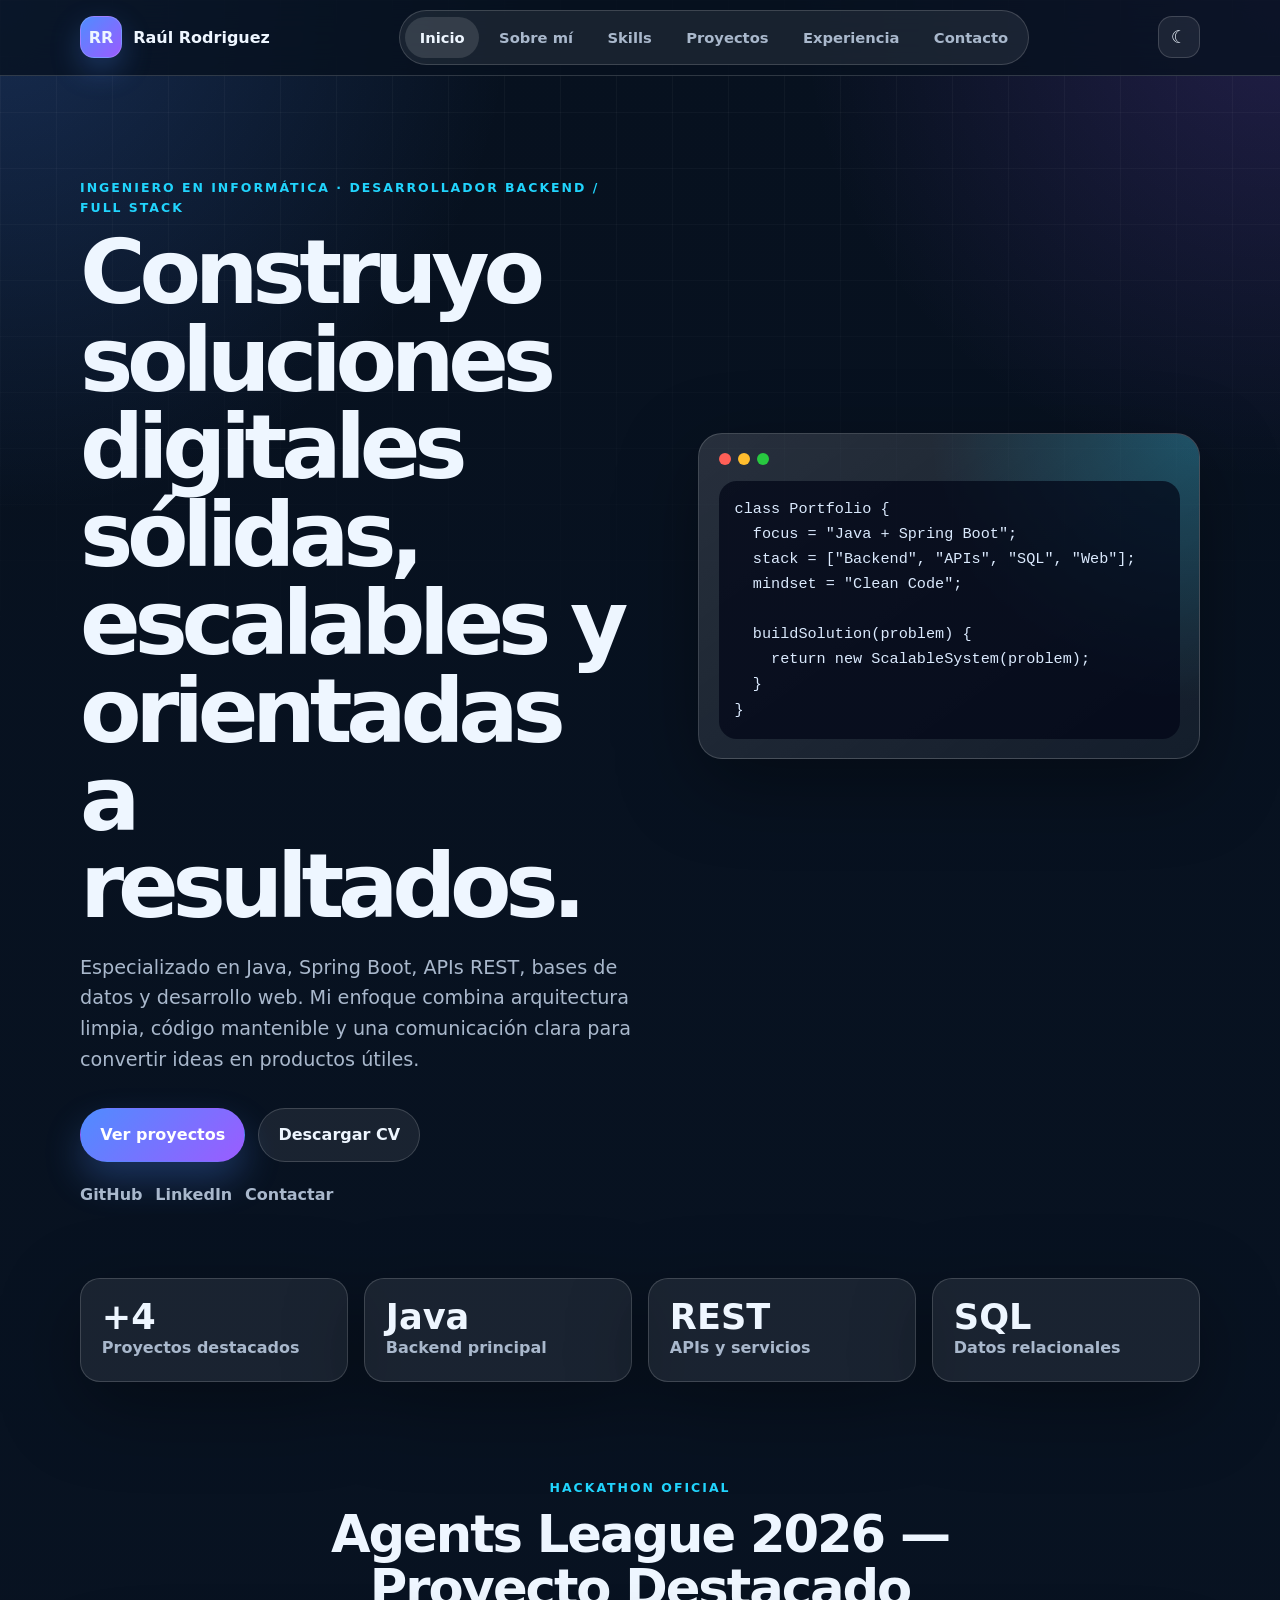
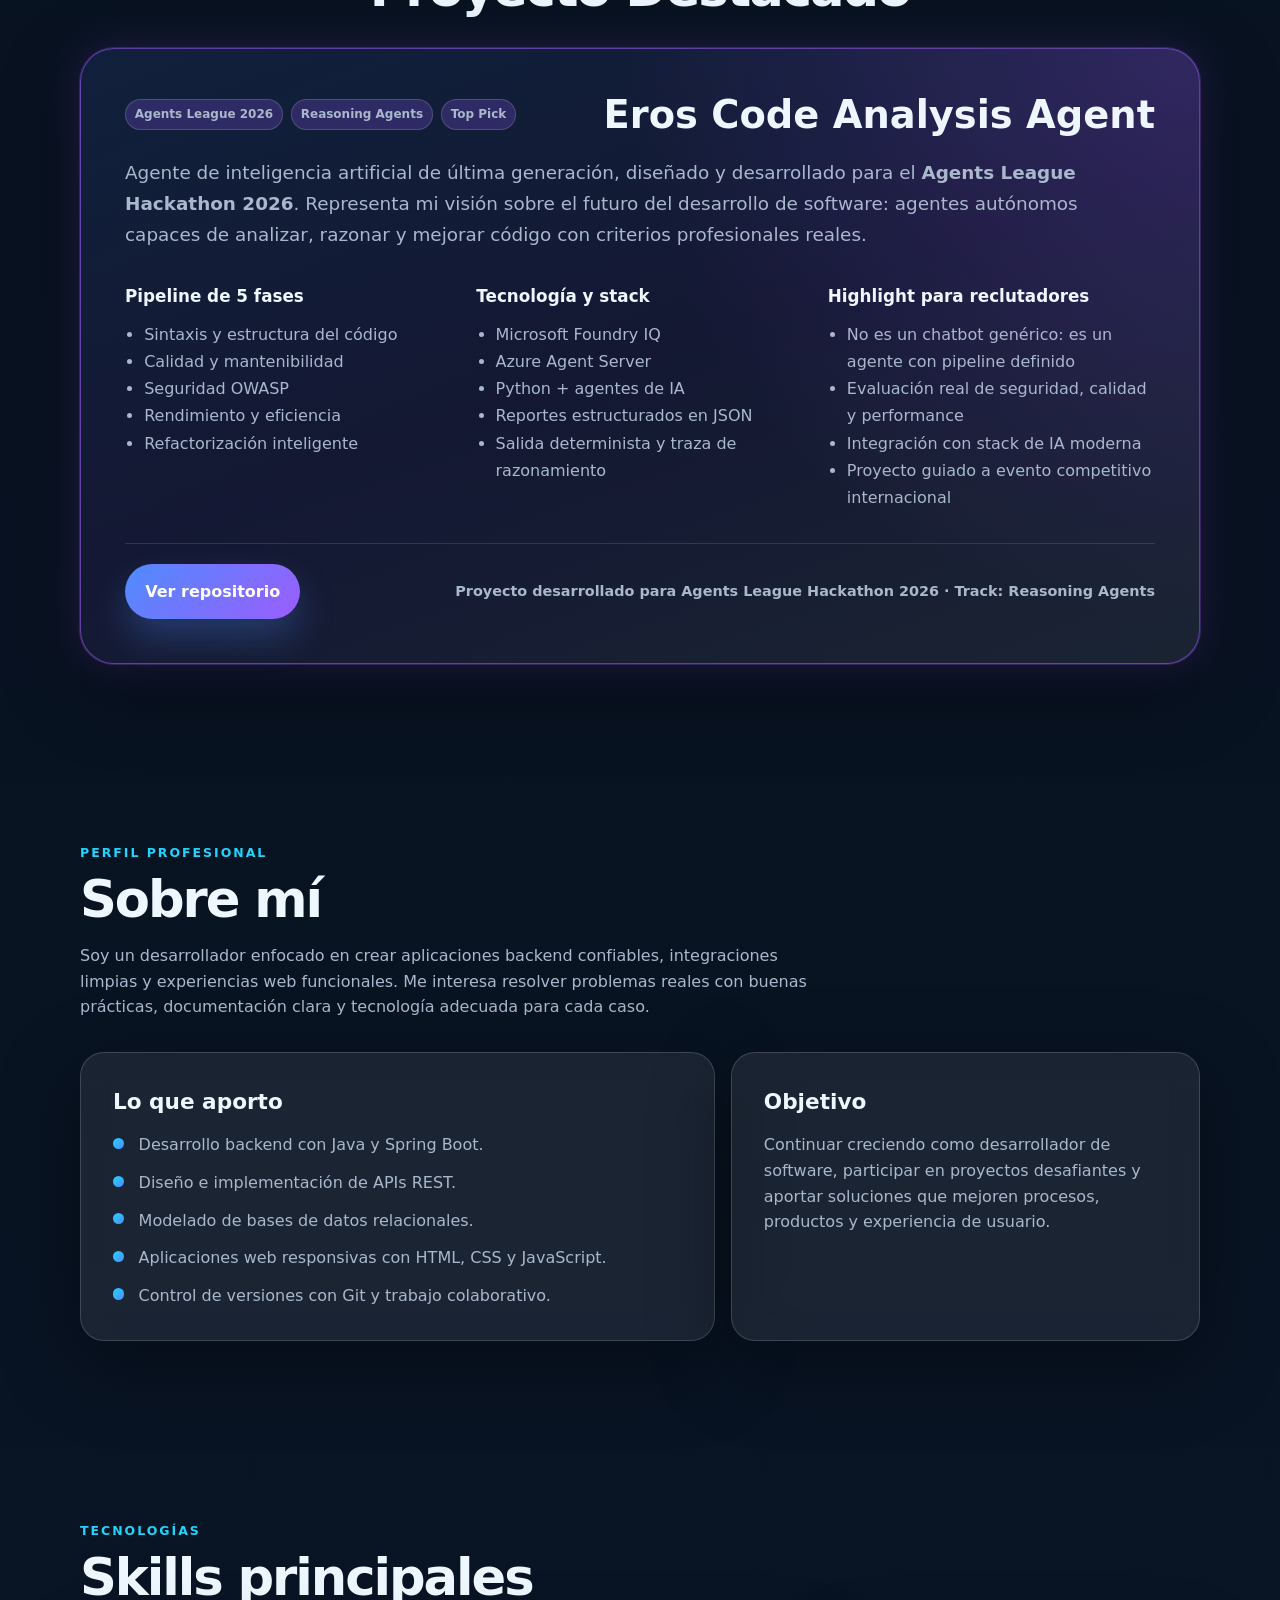
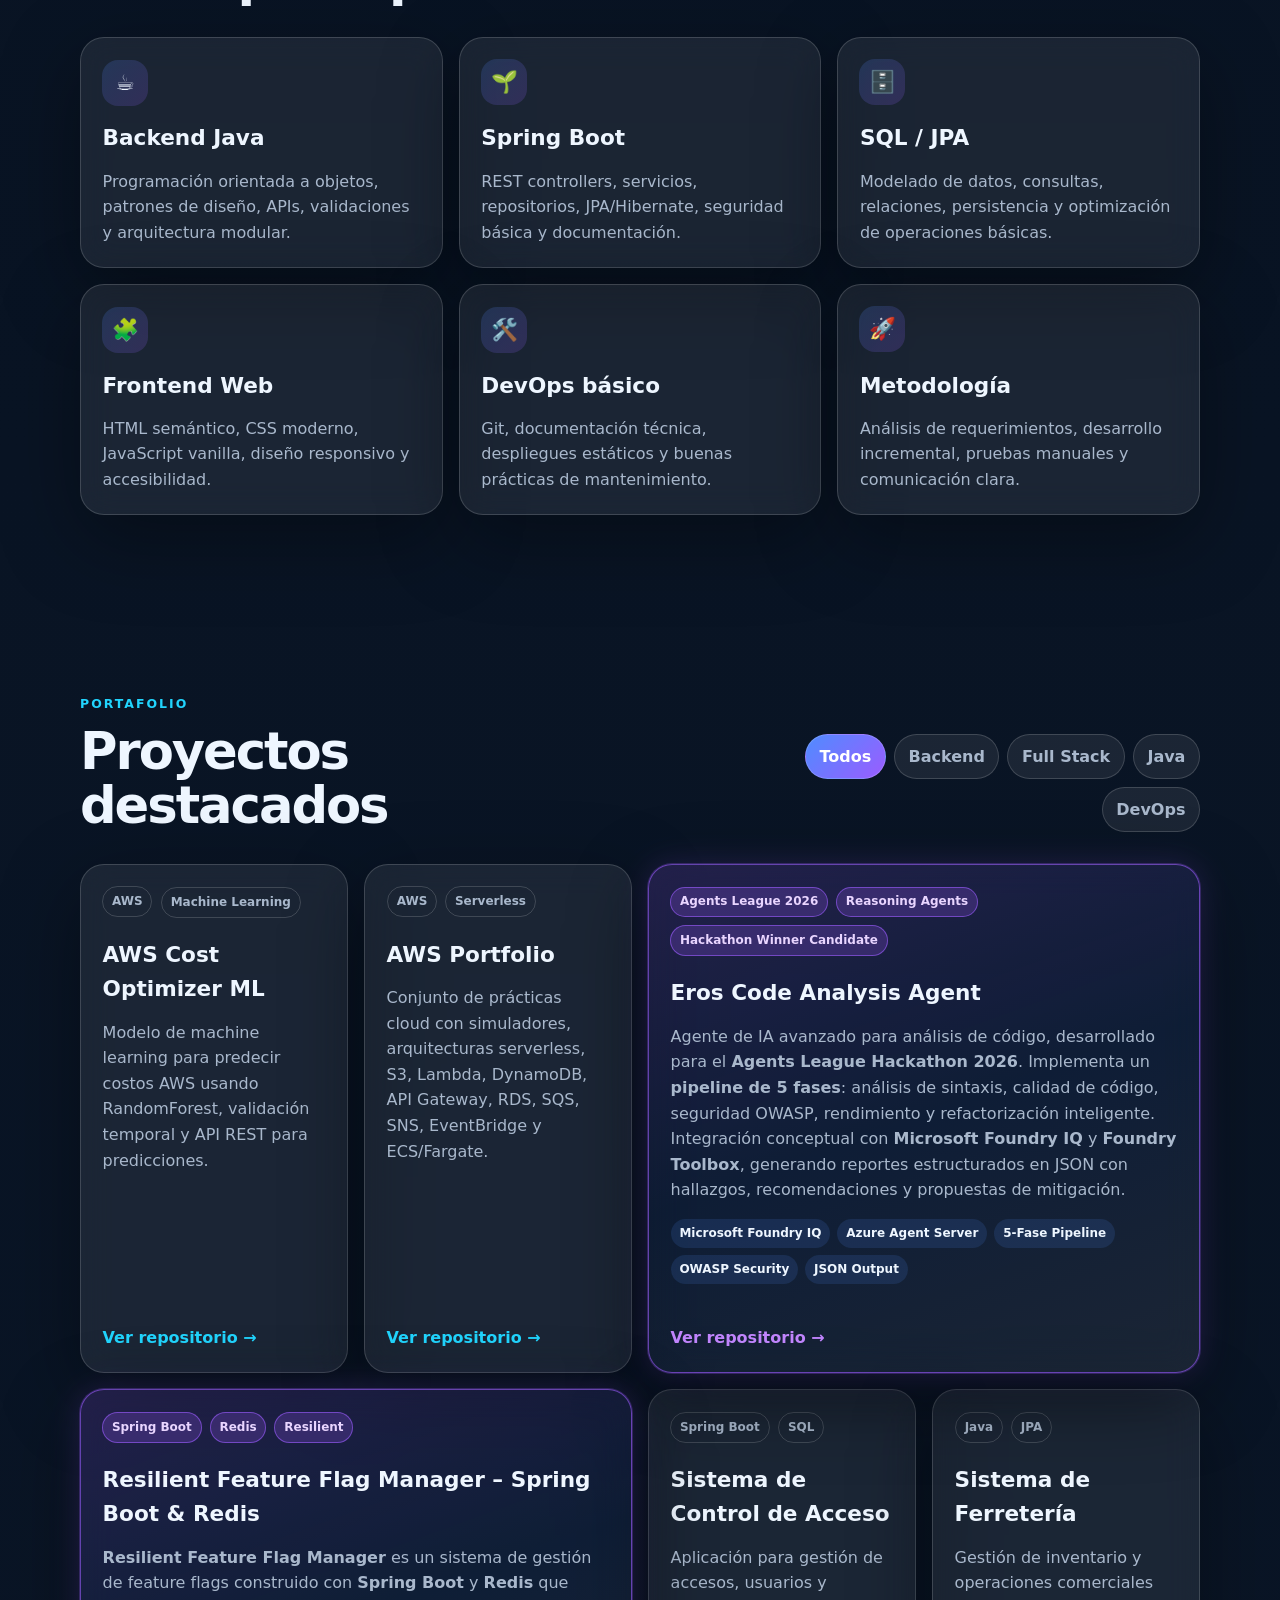
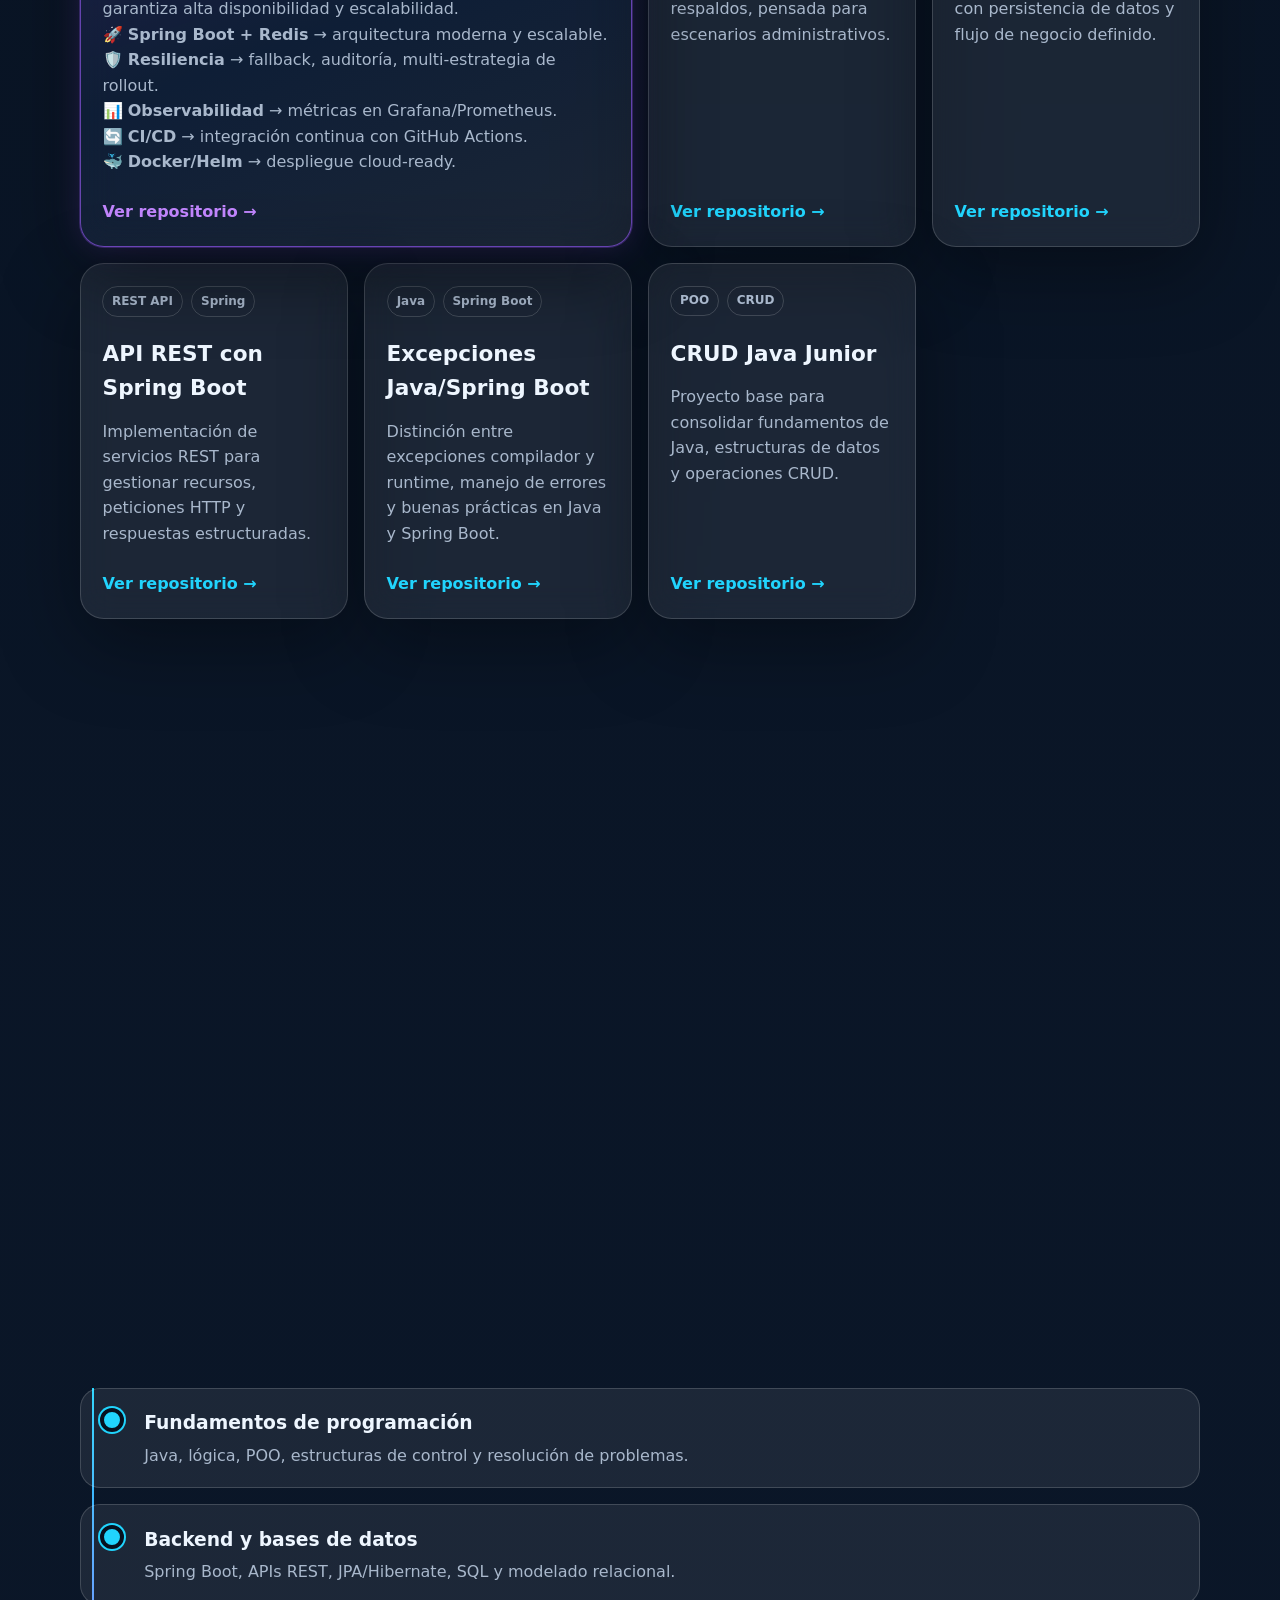
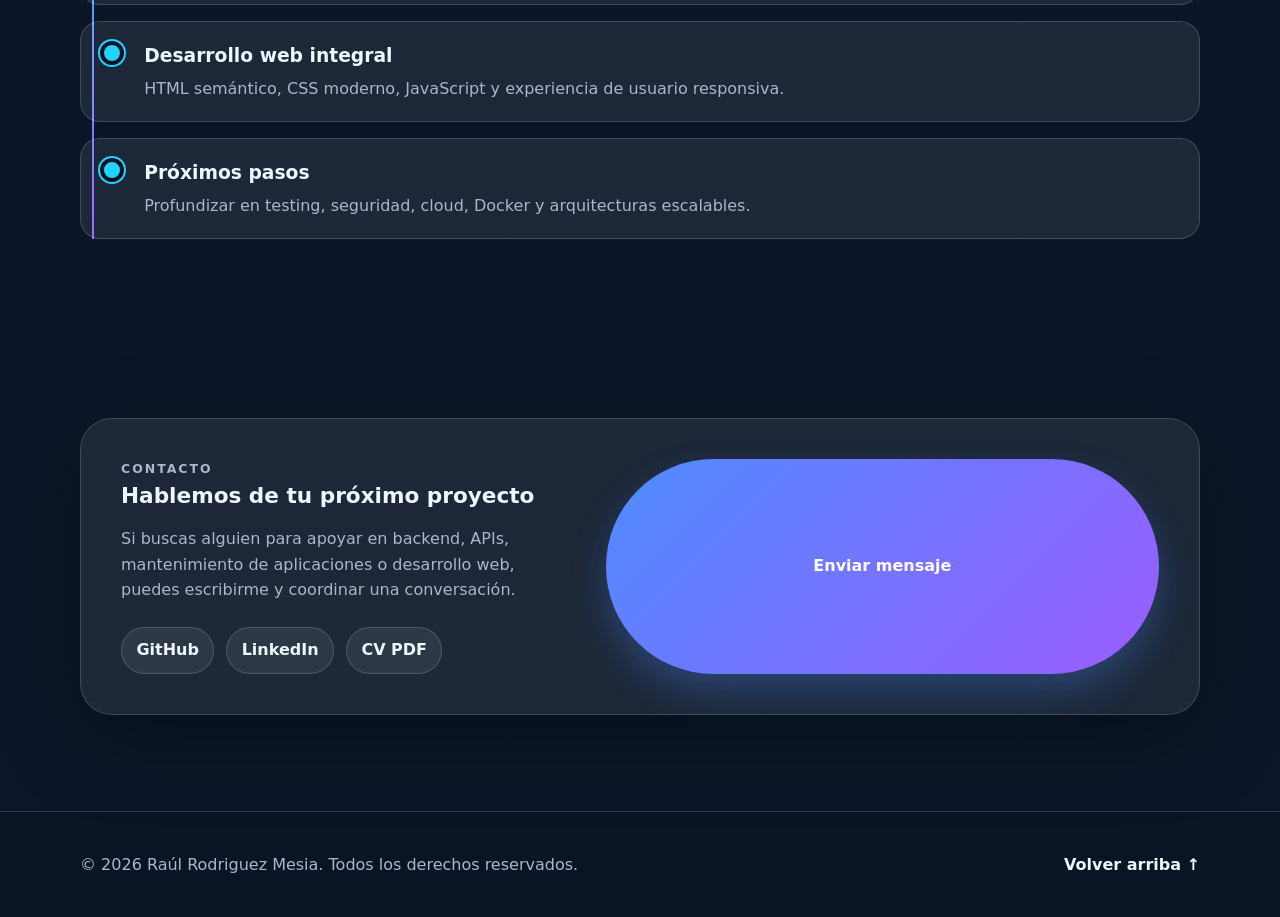
==== index.html @ 35885c87 "Reorder and highlight Resilient Feature Flag Manager as featured project with updated description" ====
<!DOCTYPE html>
<html lang="es" data-theme="dark">
<head>
  <meta charset="UTF-8">
  <meta name="viewport" content="width=device-width, initial-scale=1.0">
  <meta name="description" content="Portafolio profesional de Raúl Rodriguez Mesia: Ingeniero en Informática, desarrollador Java, Spring Boot y Full Stack.">
  <meta name="keywords" content="Raúl Rodriguez Mesia, portafolio, Java, Spring Boot, Full Stack, Backend, DevOps">
  <meta name="author" content="Raúl Rodriguez Mesia">
  <meta property="og:title" content="Raúl Rodriguez Mesia | Portafolio">
  <meta property="og:description" content="Portafolio profesional de desarrollo de software con proyectos en Java, Spring Boot, APIs REST y aplicaciones web.">
  <meta property="og:type" content="website">
  <title>Raúl Rodriguez Mesia | Portafolio</title>
  <link rel="stylesheet" href="styles.css">
</head>
<body>
  <a class="skip-link" href="#main">Saltar al contenido principal</a>

  <header class="site-header" data-reveal>
    <nav class="nav container" aria-label="Navegación principal">
      <a class="brand" href="#inicio" aria-label="Ir al inicio">
        <span class="brand-mark">RR</span>
        <span>Raúl Rodriguez</span>
      </a>

      <button class="nav-toggle" type="button" aria-label="Abrir menú" aria-expanded="false" aria-controls="nav-menu">
        <span></span>
        <span></span>
        <span></span>
      </button>

      <div class="nav-menu" id="nav-menu">
        <a href="#inicio">Inicio</a>
        <a href="#sobre-mi">Sobre mí</a>
        <a href="#skills">Skills</a>
        <a href="#proyectos">Proyectos</a>
        <a href="#experiencia">Experiencia</a>
        <a href="#contacto">Contacto</a>
      </div>

      <button class="theme-toggle" type="button" aria-label="Cambiar tema">
        <span class="theme-icon" aria-hidden="true">☾</span>
      </button>
    </nav>
  </header>

  <main id="main">
    <section class="hero container" id="inicio">
      <div class="hero-copy" data-reveal>
        <p class="eyebrow">Ingeniero en Informática · Desarrollador Backend / Full Stack</p>
        <h1>Construyo soluciones digitales sólidas, escalables y orientadas a resultados.</h1>
        <p class="hero-text">
          Especializado en Java, Spring Boot, APIs REST, bases de datos y desarrollo web.
          Mi enfoque combina arquitectura limpia, código mantenible y una comunicación clara para convertir ideas en productos útiles.
        </p>
        <div class="hero-actions">
          <a class="btn btn-primary" href="#proyectos">Ver proyectos</a>
          <a class="btn btn-secondary" href="Raul_Rodriguez_Mesia_CV.pdf" target="_blank" rel="noopener">Descargar CV</a>
        </div>
        <div class="hero-links" aria-label="Enlaces profesionales">
          <a href="https://github.com/raulrodriguezmesia-blip" target="_blank" rel="noopener">GitHub</a>
          <a href="https://www.linkedin.com/in/raul-rodriguez-mesia/" target="_blank" rel="noopener">LinkedIn</a>
          <a href="#contacto">Contactar</a>
        </div>
      </div>

      <div class="hero-visual" aria-hidden="true">
        <div class="code-card">
          <div class="code-dots">
            <span></span><span></span><span></span>
          </div>
          <pre><code>class Portfolio {
  focus = "Java + Spring Boot";
  stack = ["Backend", "APIs", "SQL", "Web"];
  mindset = "Clean Code";

  buildSolution(problem) {
    return new ScalableSystem(problem);
  }
}</code></pre>
        </div>
      </div>
    </section>

    <section class="stats container" aria-label="Resumen profesional" data-reveal>
      <article>
        <strong>+4</strong>
        <span>Proyectos destacados</span>
      </article>
      <article>
        <strong>Java</strong>
        <span>Backend principal</span>
      </article>
      <article>
        <strong>REST</strong>
        <span>APIs y servicios</span>
      </article>
      <article>
        <strong>SQL</strong>
        <span>Datos relacionales</span>
      </article>
    </section>

    <section class="section container featured-project-section" id="eros-featured" data-reveal>
      <div class="section-heading center" data-reveal>
        <p class="eyebrow">Hackathon Oficial</p>
        <h2>Agents League 2026 — Proyecto Destacado</h2>
      </div>

      <article class="featured-project-card" data-reveal>
        <div class="featured-project-header">
          <div class="featured-project-badges">
            <span class="project-badge hero-badge">Agents League 2026</span>
            <span class="project-badge hero-badge">Reasoning Agents</span>
            <span class="project-badge hero-badge">Top Pick</span>
          </div>
          <h3>Eros Code Analysis Agent</h3>
        </div>

        <p class="featured-project-description">
          Agente de inteligencia artificial de última generación, diseñado y desarrollado para el <strong>Agents League Hackathon 2026</strong>.
          Representa mi visión sobre el futuro del desarrollo de software: agentes autónomos capaces de analizar,
          razonar y mejorar código con criterios profesionales reales.
        </p>

        <div class="featured-project-body">
          <div class="featured-project-col">
            <h4>Pipeline de 5 fases</h4>
            <ul class="featured-list">
              <li>Sintaxis y estructura del código</li>
              <li>Calidad y mantenibilidad</li>
              <li>Seguridad OWASP</li>
              <li>Rendimiento y eficiencia</li>
              <li>Refactorización inteligente</li>
            </ul>
          </div>
          <div class="featured-project-col">
            <h4>Tecnología y stack</h4>
            <ul class="featured-list">
              <li>Microsoft Foundry IQ</li>
              <li>Azure Agent Server</li>
              <li>Python + agentes de IA</li>
              <li>Reportes estructurados en JSON</li>
              <li>Salida determinista y traza de razonamiento</li>
            </ul>
          </div>
          <div class="featured-project-col">
            <h4>Highlight para reclutadores</h4>
            <ul class="featured-list">
              <li>No es un chatbot genérico: es un agente con pipeline definido</li>
              <li>Evaluación real de seguridad, calidad y performance</li>
              <li>Integración con stack de IA moderna</li>
              <li>Proyecto guiado a evento competitivo internacional</li>
            </ul>
          </div>
        </div>

        <div class="featured-project-footer">
          <a class="btn btn-primary" href="https://github.com/raulrodriguezmesia-blip/eros-code-analysis-agent" target="_blank" rel="noopener">Ver repositorio</a>
          <span class="featured-project-note">Proyecto desarrollado para Agents League Hackathon 2026 · Track: Reasoning Agents</span>
        </div>
      </article>
    </section>

    <section class="section container" id="sobre-mi">
      <div class="section-heading" data-reveal>
        <p class="eyebrow">Perfil profesional</p>
        <h2>Sobre mí</h2>
        <p>
          Soy un desarrollador enfocado en crear aplicaciones backend confiables, integraciones limpias y experiencias web funcionales.
          Me interesa resolver problemas reales con buenas prácticas, documentación clara y tecnología adecuada para cada caso.
        </p>
      </div>

      <div class="about-grid">
        <article class="glass-card" data-reveal>
          <h3>Lo que aporto</h3>
          <ul class="check-list">
            <li>Desarrollo backend con Java y Spring Boot.</li>
            <li>Diseño e implementación de APIs REST.</li>
            <li>Modelado de bases de datos relacionales.</li>
            <li>Aplicaciones web responsivas con HTML, CSS y JavaScript.</li>
            <li>Control de versiones con Git y trabajo colaborativo.</li>
          </ul>
        </article>

        <article class="glass-card" data-reveal>
          <h3>Objetivo</h3>
          <p>
            Continuar creciendo como desarrollador de software, participar en proyectos desafiantes y aportar soluciones
            que mejoren procesos, productos y experiencia de usuario.
          </p>
        </article>
      </div>
    </section>

    <section class="section container" id="skills">
      <div class="section-heading" data-reveal>
        <p class="eyebrow">Tecnologías</p>
        <h2>Skills principales</h2>
      </div>

      <div class="skills-grid">
        <article class="skill-card" data-reveal>
          <span class="skill-icon">☕</span>
          <h3>Backend Java</h3>
          <p>Programación orientada a objetos, patrones de diseño, APIs, validaciones y arquitectura modular.</p>
        </article>
        <article class="skill-card" data-reveal>
          <span class="skill-icon">🌱</span>
          <h3>Spring Boot</h3>
          <p>REST controllers, servicios, repositorios, JPA/Hibernate, seguridad básica y documentación.</p>
        </article>
        <article class="skill-card" data-reveal>
          <span class="skill-icon">🗄️</span>
          <h3>SQL / JPA</h3>
          <p>Modelado de datos, consultas, relaciones, persistencia y optimización de operaciones básicas.</p>
        </article>
        <article class="skill-card" data-reveal>
          <span class="skill-icon">🧩</span>
          <h3>Frontend Web</h3>
          <p>HTML semántico, CSS moderno, JavaScript vanilla, diseño responsivo y accesibilidad.</p>
        </article>
        <article class="skill-card" data-reveal>
          <span class="skill-icon">🛠️</span>
          <h3>DevOps básico</h3>
          <p>Git, documentación técnica, despliegues estáticos y buenas prácticas de mantenimiento.</p>
        </article>
        <article class="skill-card" data-reveal>
          <span class="skill-icon">🚀</span>
          <h3>Metodología</h3>
          <p>Análisis de requerimientos, desarrollo incremental, pruebas manuales y comunicación clara.</p>
        </article>
      </div>
    </section>

    <section class="section container" id="proyectos">
      <div class="section-heading split" data-reveal>
        <div>
          <p class="eyebrow">Portafolio</p>
          <h2>Proyectos destacados</h2>
        </div>
<div class="filters" role="group" aria-label="Filtrar proyectos">
           <button class="filter-btn is-active" type="button" data-filter="all">Todos</button>
           <button class="filter-btn" type="button" data-filter="backend">Backend</button>
           <button class="filter-btn" type="button" data-filter="fullstack">Full Stack</button>
           <button class="filter-btn" type="button" data-filter="java">Java</button>
           <button class="filter-btn" type="button" data-filter="devops">DevOps</button>
         </div>
      </div>

      <div class="projects-grid">
        <article class="project-card" data-category="cloud python ai" data-reveal>
          <div class="project-top">
            <span class="project-badge">AWS</span>
            <span class="project-badge">Machine Learning</span>
          </div>
          <h3>AWS Cost Optimizer ML</h3>
          <p>Modelo de machine learning para predecir costos AWS usando RandomForest, validación temporal y API REST para predicciones.</p>
          <a class="project-link" href="https://github.com/raulrodriguezmesia-blip/aws-cost-optimizer-ml" target="_blank" rel="noopener">Ver repositorio →</a>
        </article>

        <article class="project-card" data-category="cloud" data-reveal>
          <div class="project-top">
            <span class="project-badge">AWS</span>
            <span class="project-badge">Serverless</span>
          </div>
          <h3>AWS Portfolio</h3>
          <p>Conjunto de prácticas cloud con simuladores, arquitecturas serverless, S3, Lambda, DynamoDB, API Gateway, RDS, SQS, SNS, EventBridge y ECS/Fargate.</p>
          <a class="project-link" href="https://github.com/raulrodriguezmesia-blip/Aws-Portfolio-final" target="_blank" rel="noopener">Ver repositorio →</a>
        </article>

        <article class="project-card featured" data-category="ai python cloud backend" data-reveal>
          <div class="project-top">
            <span class="project-badge">Agents League 2026</span>
            <span class="project-badge">Reasoning Agents</span>
            <span class="project-badge">Hackathon Winner Candidate</span>
          </div>
          <h3>Eros Code Analysis Agent</h3>
          <p>
            Agente de IA avanzado para análisis de código, desarrollado para el <strong>Agents League Hackathon 2026</strong>.
            Implementa un <strong>pipeline de 5 fases</strong>: análisis de sintaxis, calidad de código,
            seguridad OWASP, rendimiento y refactorización inteligente.
            Integración conceptual con <strong>Microsoft Foundry IQ</strong> y <strong>Foundry Toolbox</strong>,
            generando reportes estructurados en JSON con hallazgos, recomendaciones y propuestas de mitigación.
          </p>
          <div class="project-metrics">
            <span class="metric">Microsoft Foundry IQ</span>
            <span class="metric">Azure Agent Server</span>
            <span class="metric">5-Fase Pipeline</span>
<span class="metric">OWASP Security</span>
            <span class="metric">JSON Output</span>
          </div>
           <a class="project-link" href="https://github.com/raulrodriguezmesia-blip/eros-code-analysis-agent" target="_blank" rel="noopener">Ver repositorio →</a>
         </article>

        <article class="project-card featured" data-category="backend java devops cloud" data-reveal>
          <div class="project-top">
            <span class="project-badge">Spring Boot</span>
            <span class="project-badge">Redis</span>
            <span class="project-badge">Resilient</span>
          </div>
          <h3>Resilient Feature Flag Manager – Spring Boot & Redis</h3>
          <p>
            <strong>Resilient Feature Flag Manager</strong> es un sistema de gestión de feature flags construido con <strong>Spring Boot</strong> y <strong>Redis</strong> que garantiza alta disponibilidad y escalabilidad.<br>
            🚀 <strong>Spring Boot + Redis</strong> → arquitectura moderna y escalable.<br>
            🛡️ <strong>Resiliencia</strong> → fallback, auditoría, multi-estrategia de rollout.<br>
            📊 <strong>Observabilidad</strong> → métricas en Grafana/Prometheus.<br>
            🔄 <strong>CI/CD</strong> → integración continua con GitHub Actions.<br>
            🐳 <strong>Docker/Helm</strong> → despliegue cloud-ready.
          </p>
          <a class="project-link" href="https://github.com/raulrodriguezmesia-blip/springboot-feature-flag" target="_blank" rel="noopener">Ver repositorio →</a>
        </article>

         <article class="project-card" data-category="backend java fullstack" data-reveal>
          <div class="project-top">
            <span class="project-badge">Spring Boot</span>
            <span class="project-badge">SQL</span>
          </div>
          <h3>Sistema de Control de Acceso</h3>
          <p>Aplicación para gestión de accesos, usuarios y respaldos, pensada para escenarios administrativos.</p>
          <a class="project-link" href="https://github.com/raulrodriguezmesia-blip/Alcaldia" target="_blank" rel="noopener">Ver repositorio →</a>
        </article>

        <article class="project-card" data-category="fullstack java" data-reveal>
          <div class="project-top">
            <span class="project-badge">Java</span>
            <span class="project-badge">JPA</span>
          </div>
          <h3>Sistema de Ferretería</h3>
          <p>Gestión de inventario y operaciones comerciales con persistencia de datos y flujo de negocio definido.</p>
          <a class="project-link" href="https://github.com/raulrodriguezmesia-blip/ferreteria" target="_blank" rel="noopener">Ver repositorio →</a>
        </article>

        <article class="project-card" data-category="backend java" data-reveal>
          <div class="project-top">
            <span class="project-badge">REST API</span>
            <span class="project-badge">Spring</span>
          </div>
          <h3>API REST con Spring Boot</h3>
          <p>Implementación de servicios REST para gestionar recursos, peticiones HTTP y respuestas estructuradas.</p>
          <a class="project-link" href="https://github.com/raulrodriguezmesia-blip/springboot" target="_blank" rel="noopener">Ver repositorio →</a>
        </article>

        <article class="project-card" data-category="java backend" data-reveal>
          <div class="project-top">
            <span class="project-badge">Java</span>
            <span class="project-badge">Spring Boot</span>
          </div>
          <h3>Excepciones Java/Spring Boot</h3>
          <p>Distinción entre excepciones compilador y runtime, manejo de errores y buenas prácticas en Java y Spring Boot.</p>
          <a class="project-link" href="https://github.com/raulrodriguezmesia-blip/excepciones" target="_blank" rel="noopener">Ver repositorio →</a>
        </article>

<article class="project-card" data-category="java" data-reveal>
          <div class="project-top">
            <span class="project-badge">POO</span>
            <span class="project-badge">CRUD</span>
          </div>
          <h3>CRUD Java Junior</h3>
          <p>Proyecto base para consolidar fundamentos de Java, estructuras de datos y operaciones CRUD.</p>
          <a class="project-link" href="https://github.com/raulrodriguezmesia-blip/java-junior-portfolio" target="_blank" rel="noopener">Ver repositorio →</a>
        </article>

        <article class="project-card featured" data-category="backend java devops cloud" data-reveal>
          <div class="project-top">
            <span class="project-badge">Spring Boot</span>
            <span class="project-badge">Redis</span>
            <span class="project-badge">Resilient</span>
          </div>
          <h3>Resilient Feature Flag Manager – Spring Boot & Redis</h3>
          <p>
            <strong>Resilient Feature Flag Manager</strong> es un sistema de gestión de feature flags construido con <strong>Spring Boot</strong> y <strong>Redis</strong> que garantiza alta disponibilidad y escalabilidad.<br>
            🚀 <strong>Spring Boot + Redis</strong> → arquitectura moderna y escalable.<br>
            🛡️ <strong>Resiliencia</strong> → fallback, auditoría, multi-estrategia de rollout.<br>
            📊 <strong>Observabilidad</strong> → métricas en Grafana/Prometheus.<br>
            🔄 <strong>CI/CD</strong> → integración continua con GitHub Actions.<br>
            🐳 <strong>Docker/Helm</strong> → despliegue cloud-ready.
          </p>
          <a class="project-link" href="https://github.com/raulrodriguezmesia-blip/springboot-feature-flag" target="_blank" rel="noopener">Ver repositorio →</a>
        </article>
       </div>
     </section>

    <section class="section container" id="experiencia">
      <div class="section-heading" data-reveal>
        <p class="eyebrow">Trayectoria</p>
        <h2>Ruta de aprendizaje</h2>
      </div>

      <div class="timeline">
        <article class="timeline-item" data-reveal>
          <span class="timeline-dot"></span>
          <div>
            <h3>Fundamentos de programación</h3>
            <p>Java, lógica, POO, estructuras de control y resolución de problemas.</p>
          </div>
        </article>
        <article class="timeline-item" data-reveal>
          <span class="timeline-dot"></span>
          <div>
            <h3>Backend y bases de datos</h3>
            <p>Spring Boot, APIs REST, JPA/Hibernate, SQL y modelado relacional.</p>
          </div>
        </article>
        <article class="timeline-item" data-reveal>
          <span class="timeline-dot"></span>
          <div>
            <h3>Desarrollo web integral</h3>
            <p>HTML semántico, CSS moderno, JavaScript y experiencia de usuario responsiva.</p>
          </div>
        </article>
        <article class="timeline-item" data-reveal>
          <span class="timeline-dot"></span>
          <div>
            <h3>Próximos pasos</h3>
            <p>Profundizar en testing, seguridad, cloud, Docker y arquitecturas escalables.</p>
          </div>
        </article>
      </div>
    </section>

    <section class="section container contact-section" id="contacto">
      <div class="contact-card" data-reveal>
        <div>
          <p class="eyebrow">Contacto</p>
          <h2>Hablemos de tu próximo proyecto</h2>
          <p>
            Si buscas alguien para apoyar en backend, APIs, mantenimiento de aplicaciones o desarrollo web,
            puedes escribirme y coordinar una conversación.
          </p>
          <div class="contact-links">
            <a href="https://github.com/raulrodriguezmesia-blip" target="_blank" rel="noopener">GitHub</a>
            <a href="https://www.linkedin.com/in/raul-rodriguez-mesia/" target="_blank" rel="noopener">LinkedIn</a>
            <a href="Raul_Rodriguez_Mesia_CV.pdf" target="_blank" rel="noopener">CV PDF</a>
          </div>
        </div>

        <a class="btn btn-primary" href="mailto:raulrodriguezmesia@gmail.com?subject=Contacto%20desde%20portafolio&body=Nombre:%20%0AEmail:%20%0AMensaje:%20">Enviar mensaje</a>
      </div>
    </section>
  </main>

  <footer class="site-footer">
    <div class="container footer-content">
      <p>© <span id="year"></span> Raúl Rodriguez Mesia. Todos los derechos reservados.</p>
      <a href="#inicio">Volver arriba ↑</a>
    </div>
  </footer>

  <script src="script.js" defer></script>
</body>
</html>
---- styles.css ----
/* ===== Base ===== */
:root {
  color-scheme: dark;
  --bg: #07111f;
  --bg-soft: #0b1729;
  --surface: rgba(255, 255, 255, 0.075);
  --surface-strong: rgba(255, 255, 255, 0.12);
  --border: rgba(255, 255, 255, 0.16);
  --text: #eef6ff;
  --muted: #a9b8cc;
  --primary: #4f8cff;
  --primary-2: #21d4fd;
  --accent: #9b5cff;
  --success: #3ddc97;
  --danger: #ff6b8a;
  --shadow: 0 24px 80px rgba(0, 0, 0, 0.35);
  --radius: 24px;
  --header-height: 76px;
}

:root[data-theme="light"] {
  color-scheme: light;
  --bg: #f6f8fc;
  --bg-soft: #eef3fb;
  --surface: rgba(255, 255, 255, 0.78);
  --surface-strong: rgba(255, 255, 255, 0.96);
  --border: rgba(15, 23, 42, 0.12);
  --text: #102033;
  --muted: #53657a;
  --primary: #2563eb;
  --primary-2: #0891b2;
  --accent: #7c3aed;
  --shadow: 0 24px 80px rgba(15, 23, 42, 0.12);
}

* {
  box-sizing: border-box;
}

html {
  scroll-behavior: smooth;
}

body {
  margin: 0;
  min-height: 100vh;
  font-family: Inter, ui-sans-serif, system-ui, -apple-system, BlinkMacSystemFont, "Segoe UI", sans-serif;
  background:
    radial-gradient(circle at top left, rgba(79, 140, 255, 0.22), transparent 32rem),
    radial-gradient(circle at top right, rgba(155, 92, 255, 0.18), transparent 30rem),
    linear-gradient(180deg, var(--bg), var(--bg-soft));
  color: var(--text);
  line-height: 1.6;
}

body::before {
  position: fixed;
  inset: 0;
  z-index: -2;
  content: "";
  background-image:
    linear-gradient(rgba(255, 255, 255, 0.04) 1px, transparent 1px),
    linear-gradient(90deg, rgba(255, 255, 255, 0.04) 1px, transparent 1px);
  background-size: 56px 56px;
  mask-image: linear-gradient(to bottom, black, transparent 80%);
}

/* Fondo sutil tecnológico */
body::before {
  position: fixed;
  inset: 0;
  z-index: -2;
  content: "";
  background-image:
    linear-gradient(rgba(255, 255, 255, 0.04) 1px, transparent 1px),
    linear-gradient(90deg, rgba(255, 255, 255, 0.04) 1px, transparent 1px);
  background-size: 56px 56px;
  mask-image: linear-gradient(to bottom, black, transparent 80%);
}

a {
  color: inherit;
}

img,
svg {
  max-width: 100%;
  display: block;
}

button,
input,
textarea {
  font: inherit;
}

button {
  cursor: pointer;
}

::selection {
  background: rgba(79, 140, 255, 0.35);
}

/* ===== Utilities ===== */
.container {
  width: min(1120px, calc(100% - 32px));
  margin-inline: auto;
}

.skip-link {
  position: fixed;
  top: 12px;
  left: 12px;
  z-index: 100;
  padding: 0.75rem 1rem;
  border-radius: 999px;
  background: var(--text);
  color: var(--bg);
  transform: translateY(-140%);
  transition: transform 0.2s ease;
}

.skip-link:focus {
  transform: translateY(0);
}

.eyebrow {
  margin: 0 0 0.65rem;
  color: var(--primary-2);
  font-size: 0.78rem;
  font-weight: 800;
  letter-spacing: 0.16em;
  text-transform: uppercase;
}

/* ===== Header ===== */
.site-header {
  position: sticky;
  top: 0;
  z-index: 50;
  height: var(--header-height);
  display: flex;
  align-items: center;
  border-bottom: 1px solid var(--border);
  background: color-mix(in srgb, var(--bg) 78%, transparent);
  backdrop-filter: blur(18px);
}

.nav {
  display: flex;
  align-items: center;
  justify-content: space-between;
  gap: 1.5rem;
}

.brand {
  display: inline-flex;
  align-items: center;
  gap: 0.7rem;
  color: var(--text);
  font-weight: 800;
  text-decoration: none;
}

.brand-mark {
  display: grid;
  width: 42px;
  height: 42px;
  place-items: center;
  border: 1px solid var(--border);
  border-radius: 14px;
  background: linear-gradient(135deg, var(--primary), var(--accent));
  box-shadow: 0 12px 30px rgba(79, 140, 255, 0.28);
}

.nav-menu {
  display: flex;
  align-items: center;
  gap: 0.35rem;
  padding: 0.35rem;
  border: 1px solid var(--border);
  border-radius: 999px;
  background: var(--surface);
}

.nav-menu a {
  padding: 0.55rem 0.9rem;
  border-radius: 999px;
  color: var(--muted);
  font-size: 0.92rem;
  font-weight: 700;
  text-decoration: none;
  transition: color 0.2s ease, background 0.2s ease;
}

.nav-menu a:hover,
.nav-menu a.is-active {
  color: var(--text);
  background: var(--surface-strong);
}

.nav-actions {
  display: flex;
  align-items: center;
  gap: 0.6rem;
}

.theme-toggle,
.nav-toggle {
  display: inline-grid;
  width: 42px;
  height: 42px;
  place-items: center;
  border: 1px solid var(--border);
  border-radius: 14px;
  background: var(--surface);
  color: var(--text);
}

.theme-icon {
  font-size: 1.1rem;
}

.nav-toggle {
  display: none;
  gap: 4px;
}

.nav-toggle span {
  width: 18px;
  height: 2px;
  border-radius: 999px;
  background: currentColor;
}

/* ===== Hero ===== */
.hero {
  display: grid;
  grid-template-columns: minmax(0, 1.05fr) minmax(320px, 0.95fr);
  align-items: center;
  gap: clamp(2rem, 5vw, 5rem);
  min-height: calc(100vh - var(--header-height));
  padding: clamp(3rem, 8vw, 7rem) 0;
}

.hero h1 {
  max-width: 760px;
  margin: 0;
  font-size: clamp(2.6rem, 7vw, 5.8rem);
  line-height: 0.98;
  letter-spacing: -0.07em;
}

.gradient-text {
  background: linear-gradient(135deg, var(--primary-2), var(--primary), var(--accent));
  -webkit-background-clip: text;
  background-clip: text;
  color: transparent;
}

.hero-text {
  max-width: 650px;
  margin: 1.35rem 0 0;
  color: var(--muted);
  font-size: clamp(1rem, 2vw, 1.2rem);
}

.hero-actions,
.hero-links {
  display: flex;
  flex-wrap: wrap;
  gap: 0.8rem;
  align-items: center;
}

.hero-actions {
  margin-top: 2rem;
}

.hero-links {
  margin-top: 1.2rem;
}

.hero-links a {
  color: var(--muted);
  font-weight: 700;
  text-decoration: none;
}

.hero-links a:hover {
  color: var(--primary-2);
}

.btn {
  display: inline-flex;
  align-items: center;
  justify-content: center;
  min-height: 48px;
  padding: 0.85rem 1.2rem;
  border: 1px solid transparent;
  border-radius: 999px;
  font-weight: 800;
  text-decoration: none;
  transition: transform 0.2s ease, box-shadow 0.2s ease, background 0.2s ease;
}

.btn:hover {
  transform: translateY(-2px);
}

.btn-primary {
  color: white;
  background: linear-gradient(135deg, var(--primary), var(--accent));
  box-shadow: 0 18px 36px rgba(79, 140, 255, 0.28);
}

.btn-secondary {
  border-color: var(--border);
  background: var(--surface);
  color: var(--text);
}

.hero-visual {
  position: relative;
  min-height: 520px;
}

.code-card {
  position: relative;
  z-index: 2;
  overflow: hidden;
  padding: 1.2rem;
  border: 1px solid var(--border);
  border-radius: var(--radius);
  background: linear-gradient(145deg, rgba(255, 255, 255, 0.13), rgba(255, 255, 255, 0.05));
  box-shadow: var(--shadow);
}

.code-card::before {
  position: absolute;
  inset: -1px;
  content: "";
  background: radial-gradient(circle at top right, rgba(33, 212, 253, 0.25), transparent 45%);
  pointer-events: none;
}

.code-dots {
  display: flex;
  gap: 0.45rem;
  margin-bottom: 1rem;
}

.code-dots span {
  width: 12px;
  height: 12px;
  border-radius: 999px;
  background: #ff5f57;
}

.code-dots span:nth-child(2) {
  background: #ffbd2e;
}

.code-dots span:nth-child(3) {
  background: #28c840;
}

pre {
  position: relative;
  z-index: 1;
  overflow: auto;
  margin: 0;
  padding: 1rem;
  border-radius: 18px;
  background: rgba(2, 6, 23, 0.72);
  color: #dbeafe;
  font-size: 0.95rem;
  line-height: 1.65;
}

:root[data-theme="light"] pre {
  background: rgba(15, 23, 42, 0.9);
}

/* ===== Stats ===== */
.stats {
  display: grid;
  grid-template-columns: repeat(4, 1fr);
  gap: 1rem;
  margin-top: -2rem;
  margin-bottom: 4rem;
}

.stats article {
  padding: 1.3rem;
  border: 1px solid var(--border);
  border-radius: 20px;
  background: var(--surface);
  box-shadow: var(--shadow);
}

.stats strong {
  display: block;
  font-size: clamp(1.4rem, 3vw, 2.2rem);
  line-height: 1;
}

.stats span {
  color: var(--muted);
  font-weight: 700;
}

/* ===== Sections ===== */
.section {
  padding: clamp(3rem, 7vw, 6rem) 0;
}

.section-heading {
  max-width: 760px;
  margin-bottom: 2rem;
}

.section-heading h2 {
  margin: 0;
  font-size: clamp(2rem, 4vw, 3.2rem);
  line-height: 1.05;
  letter-spacing: -0.04em;
}

.section-heading p:not(.eyebrow) {
  margin: 1rem 0 0;
  color: var(--muted);
}

.section-heading.split {
  display: flex;
  align-items: end;
  justify-content: space-between;
  gap: 2rem;
  max-width: none;
}

/* ===== Cards ===== */
.glass-card,
.skill-card,
.project-card,
.contact-card {
  border: 1px solid var(--border);
  background: var(--surface);
  box-shadow: var(--shadow);
  backdrop-filter: blur(16px);
}

.about-grid,
.skills-grid,
.projects-grid {
  display: grid;
  gap: 1rem;
}

.about-grid {
  grid-template-columns: 1.15fr 0.85fr;
}

.glass-card {
  padding: clamp(1.25rem, 3vw, 2rem);
  border-radius: var(--radius);
}

.glass-card h3,
.skill-card h3,
.project-card h3,
.contact-card h2 {
  margin: 0 0 0.8rem;
  font-size: 1.35rem;
}

.glass-card p,
.skill-card p,
.project-card p,
.contact-card p {
  margin: 0;
  color: var(--muted);
}

.check-list {
  display: grid;
  gap: 0.75rem;
  margin: 0;
  padding: 0;
  list-style: none;
  color: var(--muted);
}

.check-list li {
  position: relative;
  padding-left: 1.6rem;
}

.check-list li::before {
  position: absolute;
  top: 0.35rem;
  left: 0;
  width: 0.7rem;
  height: 0.7rem;
  border-radius: 999px;
  background: linear-gradient(135deg, var(--primary-2), var(--primary));
  content: "";
}

.skills-grid {
  grid-template-columns: repeat(3, 1fr);
}

.skill-card,
.project-card {
  padding: 1.35rem;
  border-radius: var(--radius);
}

.skill-icon {
  display: grid;
  width: 46px;
  height: 46px;
  margin-bottom: 1rem;
  place-items: center;
  border-radius: 16px;
  background: linear-gradient(135deg, rgba(79, 140, 255, 0.18), rgba(155, 92, 255, 0.18));
  font-size: 1.35rem;
}

.project-card.featured {
  border: 1px solid rgba(155, 92, 255, 0.6);
  background: linear-gradient(160deg, rgba(155, 92, 255, 0.18), rgba(79, 140, 255, 0.08), var(--surface));
  box-shadow:
    0 0 0 1px rgba(155, 92, 255, 0.25),
    0 0 30px rgba(155, 92, 255, 0.18),
    0 24px 80px rgba(0, 0, 0, 0.45);
  transform: scale(1.02);
  z-index: 2;
  grid-column: span 2;
}

.project-card.featured .project-badge {
  background: rgba(155, 92, 255, 0.22);
  border-color: rgba(155, 92, 255, 0.6);
  color: #e9d5ff;
  font-weight: 900;
}

.project-card.featured .project-link {
  color: #c084fc;
  font-weight: 900;
}

.project-card.featured .project-link:hover {
  color: #f3e8ff;
  text-shadow: 0 0 12px rgba(192, 132, 252, 0.6);
}

/* ===== Featured Project (Eros) ===== */
.featured-project-section {
  padding-top: 2rem;
}

.featured-project-section .section-heading.center {
  text-align: center;
  margin-inline: auto;
}

.featured-project-card {
  margin-top: 1.5rem;
  padding: clamp(1.5rem, 4vw, 2.75rem);
  border: 1px solid rgba(155, 92, 255, 0.55);
  border-radius: calc(var(--radius) + 10px);
  background:
    radial-gradient(circle at top right, rgba(155, 92, 255, 0.22), transparent 45%),
    linear-gradient(160deg, rgba(79, 140, 255, 0.12), rgba(155, 92, 255, 0.08), var(--surface));
  box-shadow:
    0 0 0 1px rgba(155, 92, 255, 0.25),
    0 0 40px rgba(155, 92, 255, 0.18),
    0 24px 80px rgba(0, 0, 0, 0.45);
}

.featured-project-header {
  display: flex;
  flex-wrap: wrap;
  align-items: center;
  justify-content: space-between;
  gap: 1rem;
  margin-bottom: 1.25rem;
}

.featured-project-badges {
  display: flex;
  flex-wrap: wrap;
  gap: 0.5rem;
}

.hero-badge {
  background: rgba(155, 92, 255, 0.22);
  border-color: rgba(155, 92, 255, 0.55);
  color: #e9d5ff;
  font-weight: 900;
}

.featured-project-card h3 {
  margin: 0;
  font-size: clamp(1.6rem, 4vw, 2.4rem);
  line-height: 1.15;
}

.featured-project-description {
  max-width: 960px;
  margin: 0 0 2rem;
  color: var(--muted);
  font-size: clamp(1rem, 2vw, 1.15rem);
  line-height: 1.7;
}

.featured-project-body {
  display: grid;
  grid-template-columns: repeat(3, 1fr);
  gap: 1.5rem;
  margin-bottom: 2rem;
}

.featured-project-col h4 {
  margin: 0 0 0.7rem;
  font-size: 1.05rem;
}

.featured-list {
  margin: 0;
  padding-left: 1.2rem;
  color: var(--muted);
  line-height: 1.7;
}

.featured-project-footer {
  display: flex;
  flex-wrap: wrap;
  align-items: center;
  justify-content: space-between;
  gap: 1rem;
  padding-top: 1.25rem;
  border-top: 1px solid rgba(255, 255, 255, 0.12);
}

.featured-project-note {
  color: var(--muted);
  font-weight: 700;
  font-size: 0.9rem;
}

@media (max-width: 980px) {
  .featured-project-body {
    grid-template-columns: 1fr;
  }
}

/* ===== Projects ===== */
.filters {
  display: flex;
  flex-wrap: wrap;
  gap: 0.5rem;
  justify-content: flex-end;
}

.filter-btn {
  padding: 0.55rem 0.85rem;
  border: 1px solid var(--border);
  border-radius: 999px;
  background: var(--surface);
  color: var(--muted);
  font-weight: 800;
}

.filter-btn:hover,
.filter-btn.is-active {
  color: white;
  background: linear-gradient(135deg, var(--primary), var(--accent));
}

.projects-grid {
  grid-template-columns: repeat(4, 1fr);
}

.project-card {
  display: flex;
  min-height: 280px;
  flex-direction: column;
  transition: transform 0.2s ease, border-color 0.2s ease, background 0.2s ease;
}

.project-card:hover {
  transform: translateY(-6px);
  border-color: rgba(79, 140, 255, 0.45);
  background: var(--surface-strong);
}

.project-card.is-hidden {
  display: none;
}

.project-top {
  display: flex;
  flex-wrap: wrap;
  gap: 0.5rem;
  margin-bottom: 1.25rem;
}

.project-badge {
  padding: 0.3rem 0.55rem;
  border: 1px solid var(--border);
  border-radius: 999px;
  color: var(--muted);
  font-size: 0.75rem;
  font-weight: 800;
}

.project-link {
  display: inline-flex;
  width: fit-content;
  margin-top: auto;
  padding-top: 1.5rem;
  color: var(--primary-2);
  font-weight: 900;
  text-decoration: none;
}

.project-link:hover {
  color: var(--accent);
}

/* ===== Timeline ===== */
.timeline {
  position: relative;
  display: grid;
  gap: 1rem;
  margin: 0;
  padding: 0;
  list-style: none;
}

.timeline::before {
  position: absolute;
  top: 0;
  bottom: 0;
  left: 12px;
  width: 2px;
  background: linear-gradient(var(--primary-2), var(--accent));
  content: "";
}

.timeline-item {
  position: relative;
  display: grid;
  grid-template-columns: 28px 1fr;
  gap: 1rem;
  padding: 1.2rem;
  border: 1px solid var(--border);
  border-radius: 20px;
  background: var(--surface);
}

.timeline-dot {
  width: 24px;
  height: 24px;
  border: 4px solid var(--bg);
  border-radius: 999px;
  background: var(--primary-2);
  box-shadow: 0 0 0 2px var(--primary-2);
}

.timeline-item h3 {
  margin: 0 0 0.3rem;
}

.timeline-item p {
  margin: 0;
  color: var(--muted);
}

/* ===== Contact ===== */
.contact-section {
  padding-bottom: 6rem;
}

.contact-card {
  display: grid;
  grid-template-columns: 0.9fr 1.1fr;
  gap: 2rem;
  padding: clamp(1.25rem, 4vw, 2.5rem);
  border-radius: calc(var(--radius) + 8px);
}

.contact-links {
  display: flex;
  flex-wrap: wrap;
  gap: 0.75rem;
  margin-top: 1.5rem;
}

.contact-links a {
  padding: 0.6rem 0.9rem;
  border: 1px solid var(--border);
  border-radius: 999px;
  background: var(--surface);
  color: var(--text);
  font-weight: 800;
  text-decoration: none;
}

.contact-form {
  display: grid;
  gap: 1rem;
}

.contact-form label {
  display: grid;
  gap: 0.45rem;
  color: var(--muted);
  font-weight: 800;
}

.contact-form input,
.contact-form textarea {
  width: 100%;
  border: 1px solid var(--border);
  border-radius: 16px;
  background: rgba(255, 255, 255, 0.06);
  color: var(--text);
  padding: 0.9rem 1rem;
  outline: none;
  transition: border-color 0.2s ease, box-shadow 0.2s ease;
}

.contact-form textarea {
  resize: vertical;
}

.contact-form input:focus,
.contact-form textarea:focus {
  border-color: var(--primary-2);
  box-shadow: 0 0 0 4px rgba(79, 140, 255, 0.18);
}

.form-status {
  min-height: 1.5rem;
  margin: 0;
  color: var(--muted);
  font-weight: 800;
}

.form-status.success {
  color: var(--success);
}

.form-status.error {
  color: var(--danger);
}

/* ===== Footer ===== */
.site-footer {
  border-top: 1px solid var(--border);
  background: rgba(0, 0, 0, 0.12);
}

.footer-content {
  display: flex;
  align-items: center;
  justify-content: space-between;
  gap: 1rem;
  padding: 1.5rem 0;
  color: var(--muted);
}

.footer-content a {
  color: var(--text);
  font-weight: 800;
  text-decoration: none;
}

/* ===== Reveal animation ===== */
[data-reveal] {
  opacity: 0;
  transform: translateY(24px);
  transition: opacity 0.7s ease, transform 0.7s ease;
}

[data-reveal].is-visible {
  opacity: 1;
  transform: translateY(0);
}

/* ===== Responsive ===== */
@media (max-width: 980px) {
  .hero {
    grid-template-columns: 1fr;
    padding-top: 3rem;
  }

  .hero-visual {
    min-height: 420px;
  }

  .stats,
  .skills-grid {
    grid-template-columns: repeat(2, 1fr);
  }

  .projects-grid {
    grid-template-columns: repeat(2, 1fr);
  }

  .contact-card {
    grid-template-columns: 1fr;
  }
}

@media (max-width: 760px) {
  :root {
    --header-height: 68px;
  }

  .nav-toggle {
    display: inline-grid;
  }

  .nav-menu {
    position: absolute;
    top: calc(100% + 10px);
    left: 16px;
    right: 16px;
    display: none;
    flex-direction: column;
    align-items: stretch;
    border-radius: 22px;
  }

  .nav-menu.is-open {
    display: flex;
  }

  .nav-menu a {
    border-radius: 14px;
  }

  .hero h1 {
    letter-spacing: -0.05em;
  }

  .stats,
  .about-grid,
  .skills-grid,
  .projects-grid {
    grid-template-columns: 1fr;
  }

  .section-heading.split {
    display: block;
  }

  .filters {
    justify-content: flex-start;
    margin-top: 1.2rem;
  }

  .footer-content {
    flex-direction: column;
    align-items: flex-start;
  }
}

@media (prefers-reduced-motion: reduce) {
  html {
    scroll-behavior: auto !important;
  }
}

/* ===== Expanded portfolio sections ===== */
.chip-list {
  display: flex;
  flex-wrap: wrap;
  gap: 0.6rem;
  margin-top: 1.4rem;
}

.chip {
  display: inline-flex;
  align-items: center;
  min-height: 32px;
  padding: 0.35rem 0.7rem;
  border: 1px solid var(--border);
  border-radius: 999px;
  background: var(--surface);
  color: var(--text);
  font-size: 0.85rem;
  font-weight: 800;
}

.profile-grid,
.cert-grid,
.cloud-grid {
  display: grid;
  gap: 1rem;
}

.profile-grid {
  grid-template-columns: repeat(2, 1fr);
}

.cert-grid {
  grid-template-columns: repeat(3, 1fr);
}

.cloud-grid {
  grid-template-columns: repeat(4, 1fr);
}

.profile-card h3,
.cert-card h3,
.open-card h3 {
  margin: 0 0 0.75rem;
  font-size: 1.25rem;
}

.profile-card p,
.cert-card p,
.open-card p {
  margin: 0;
  color: var(--muted);
}

.availability-card {
  border-color: rgba(61, 220, 151, 0.35);
  background: linear-gradient(145deg, rgba(61, 220, 151, 0.12), var(--surface));
}

.section-heading.center {
  text-align: center;
  margin-inline: auto;
}

.cert-card {
  padding: 1.25rem;
  border: 1px solid var(--border);
  border-radius: var(--radius);
  background: var(--surface);
  box-shadow: var(--shadow);
}

.project-metrics {
  display: flex;
  flex-wrap: wrap;
  gap: 0.45rem;
  margin: 1rem 0 1.1rem;
}

.metric {
  display: inline-flex;
  align-items: center;
  padding: 0.3rem 0.55rem;
  border-radius: 999px;
  background: rgba(79, 140, 255, 0.14);
  color: var(--text);
  font-size: 0.75rem;
  font-weight: 900;
}

.hackathon-card {
  display: grid;
  gap: 1.25rem;
  padding: clamp(1.25rem, 4vw, 2.25rem);
  border: 1px solid rgba(79, 140, 255, 0.35);
  border-radius: calc(var(--radius) + 8px);
  background:
    radial-gradient(circle at top right, rgba(79, 140, 255, 0.18), transparent 45%),
    var(--surface);
  box-shadow: var(--shadow);
}

.hackathon-card h3 {
  margin: 0 0 0.6rem;
  font-size: 1.35rem;
}

.hackathon-card p {
  margin: 0;
  color: var(--muted);
}

.impact-list {
  display: grid;
  gap: 0.75rem;
  margin: 0;
  padding: 0;
  list-style: none;
}

.impact-list li {
  position: relative;
  padding-left: 1.6rem;
  color: var(--muted);
}

.impact-list li::before {
  position: absolute;
  top: 0.45rem;
  left: 0;
  width: 0.65rem;
  height: 0.65rem;
  border-radius: 999px;
  background: linear-gradient(135deg, var(--primary-2), var(--primary));
  content: "";
}

.stack-list {
  display: flex;
  flex-wrap: wrap;
  gap: 0.65rem;
}

.stack-list span {
  padding: 0.55rem 0.8rem;
  border: 1px solid var(--border);
  border-radius: 999px;
  background: var(--surface);
  color: var(--text);
  font-weight: 800;
}

.open-card {
  padding: clamp(1.25rem, 4vw, 2rem);
  border: 1px solid var(--border);
  border-radius: calc(var(--radius) + 8px);
  background: var(--surface);
  box-shadow: var(--shadow);
}

.source-note {
  margin: 1.5rem 0 0;
  padding: 1rem;
  border: 1px solid rgba(255, 190, 105, 0.35);
  border-radius: 18px;
  background: rgba(255, 190, 105, 0.08);
  color: var(--muted);
  font-weight: 700;
}

.footer-links {
  display: flex;
  flex-wrap: wrap;
  gap: 0.8rem;
}

@media (max-width: 980px) {
  .profile-grid,
  .cert-grid,
  .cloud-grid {
    grid-template-columns: repeat(2, 1fr);
  }
}

@media (max-width: 760px) {
  .profile-grid,
  .cert-grid,
  .cloud-grid {
    grid-template-columns: 1fr;
  }

  .hackathon-card {
    border-radius: var(--radius);
  }
}
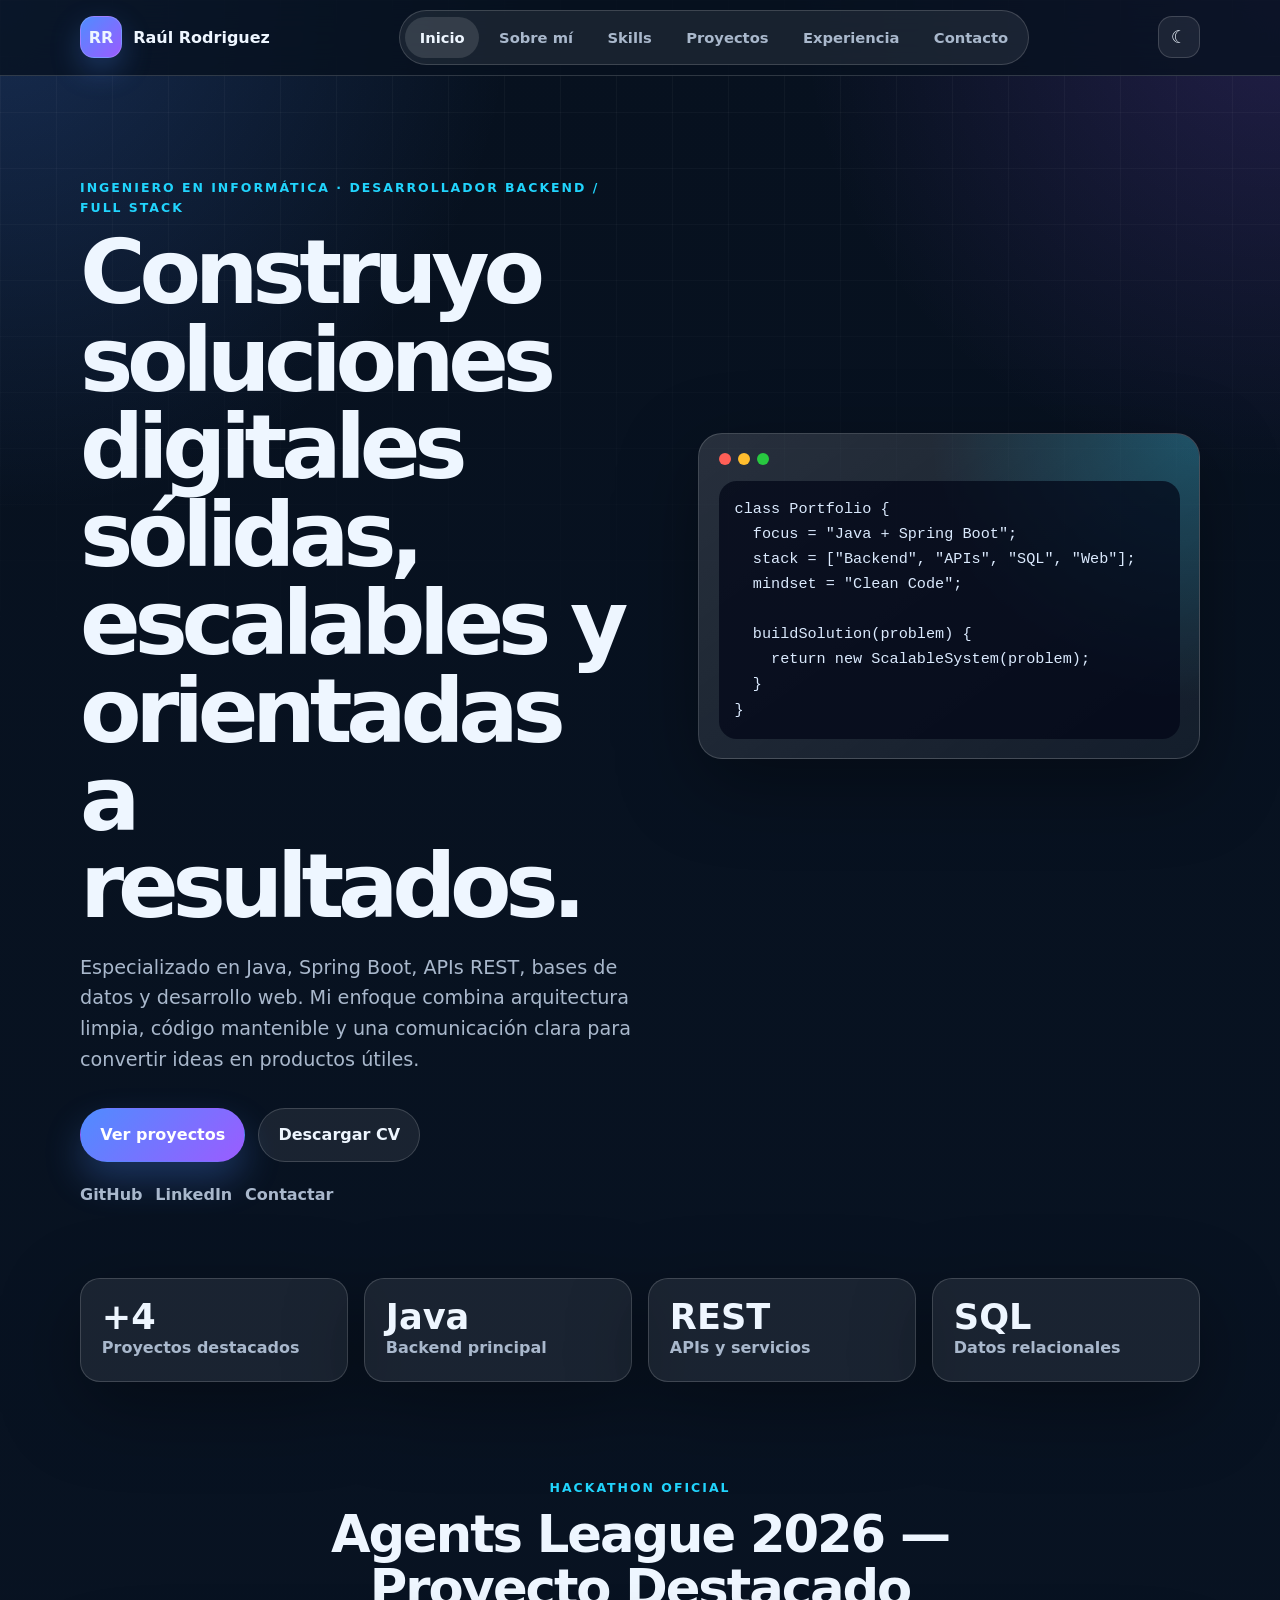
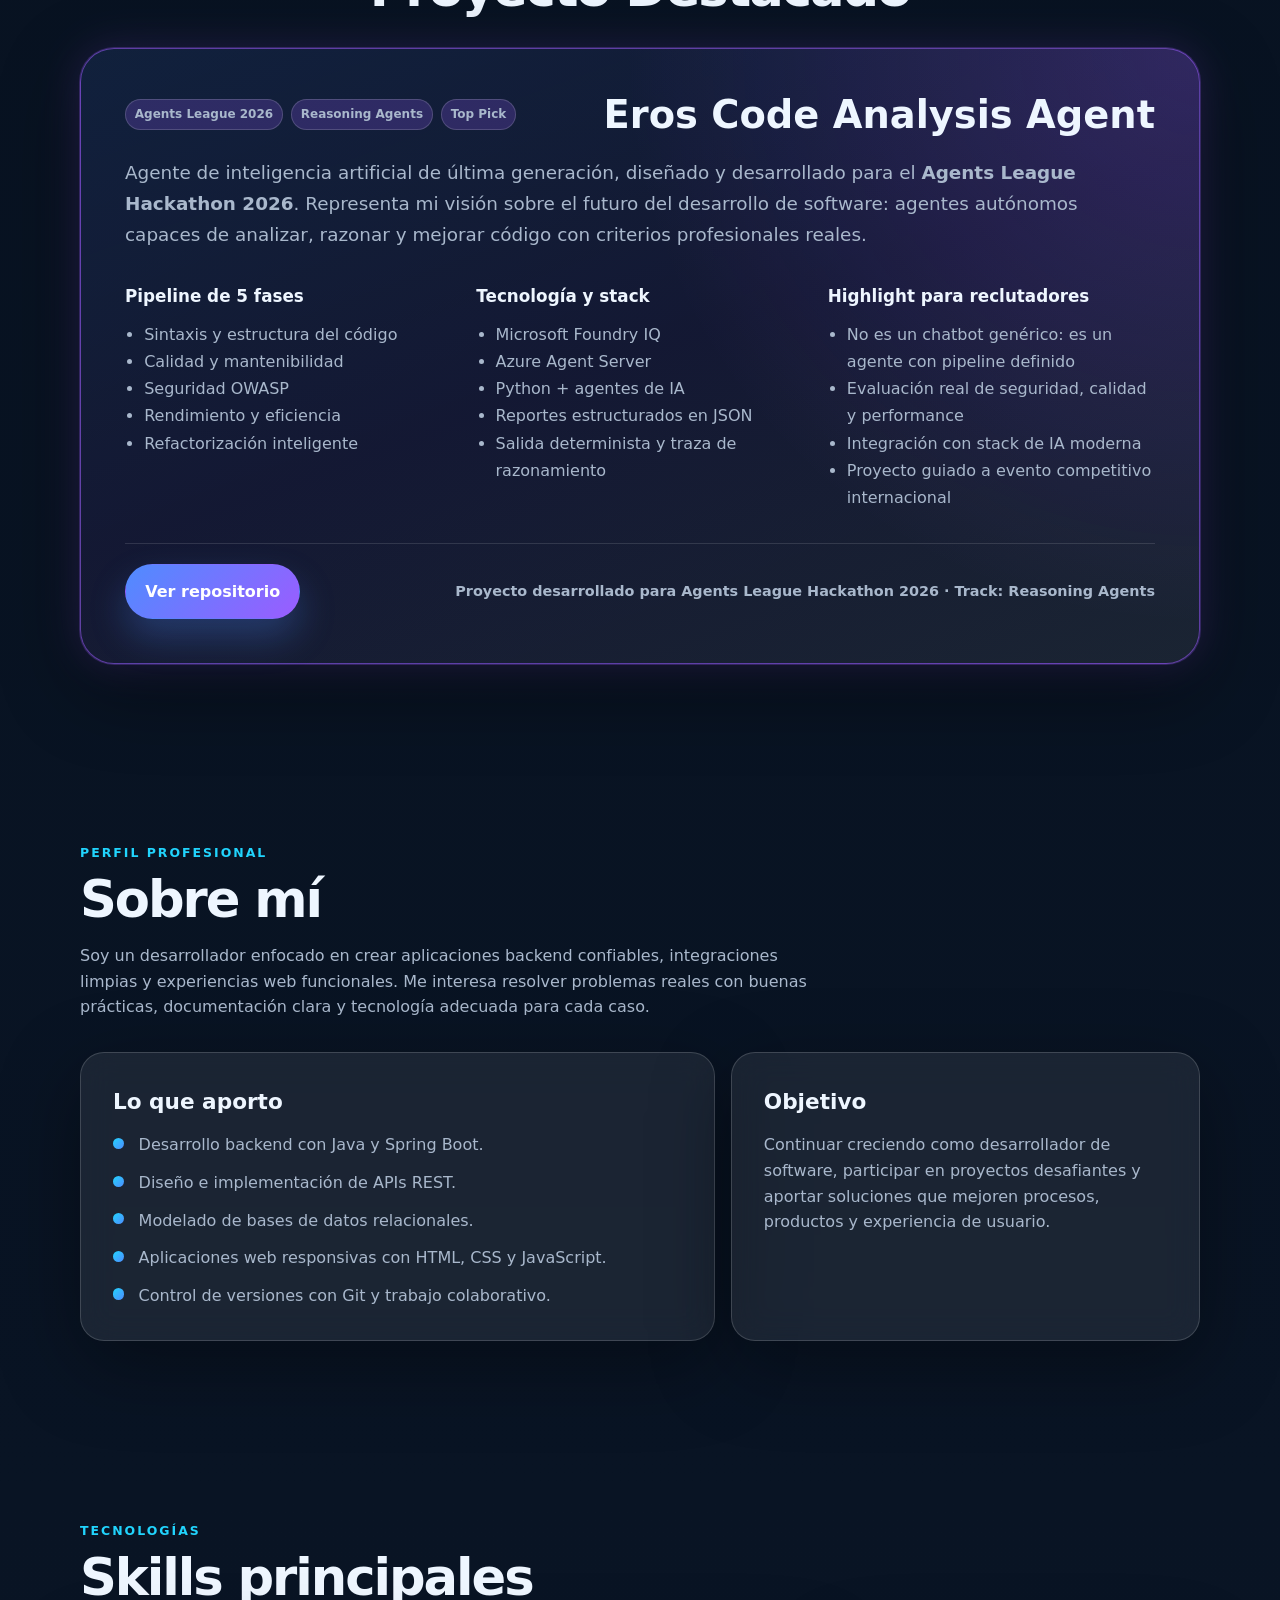
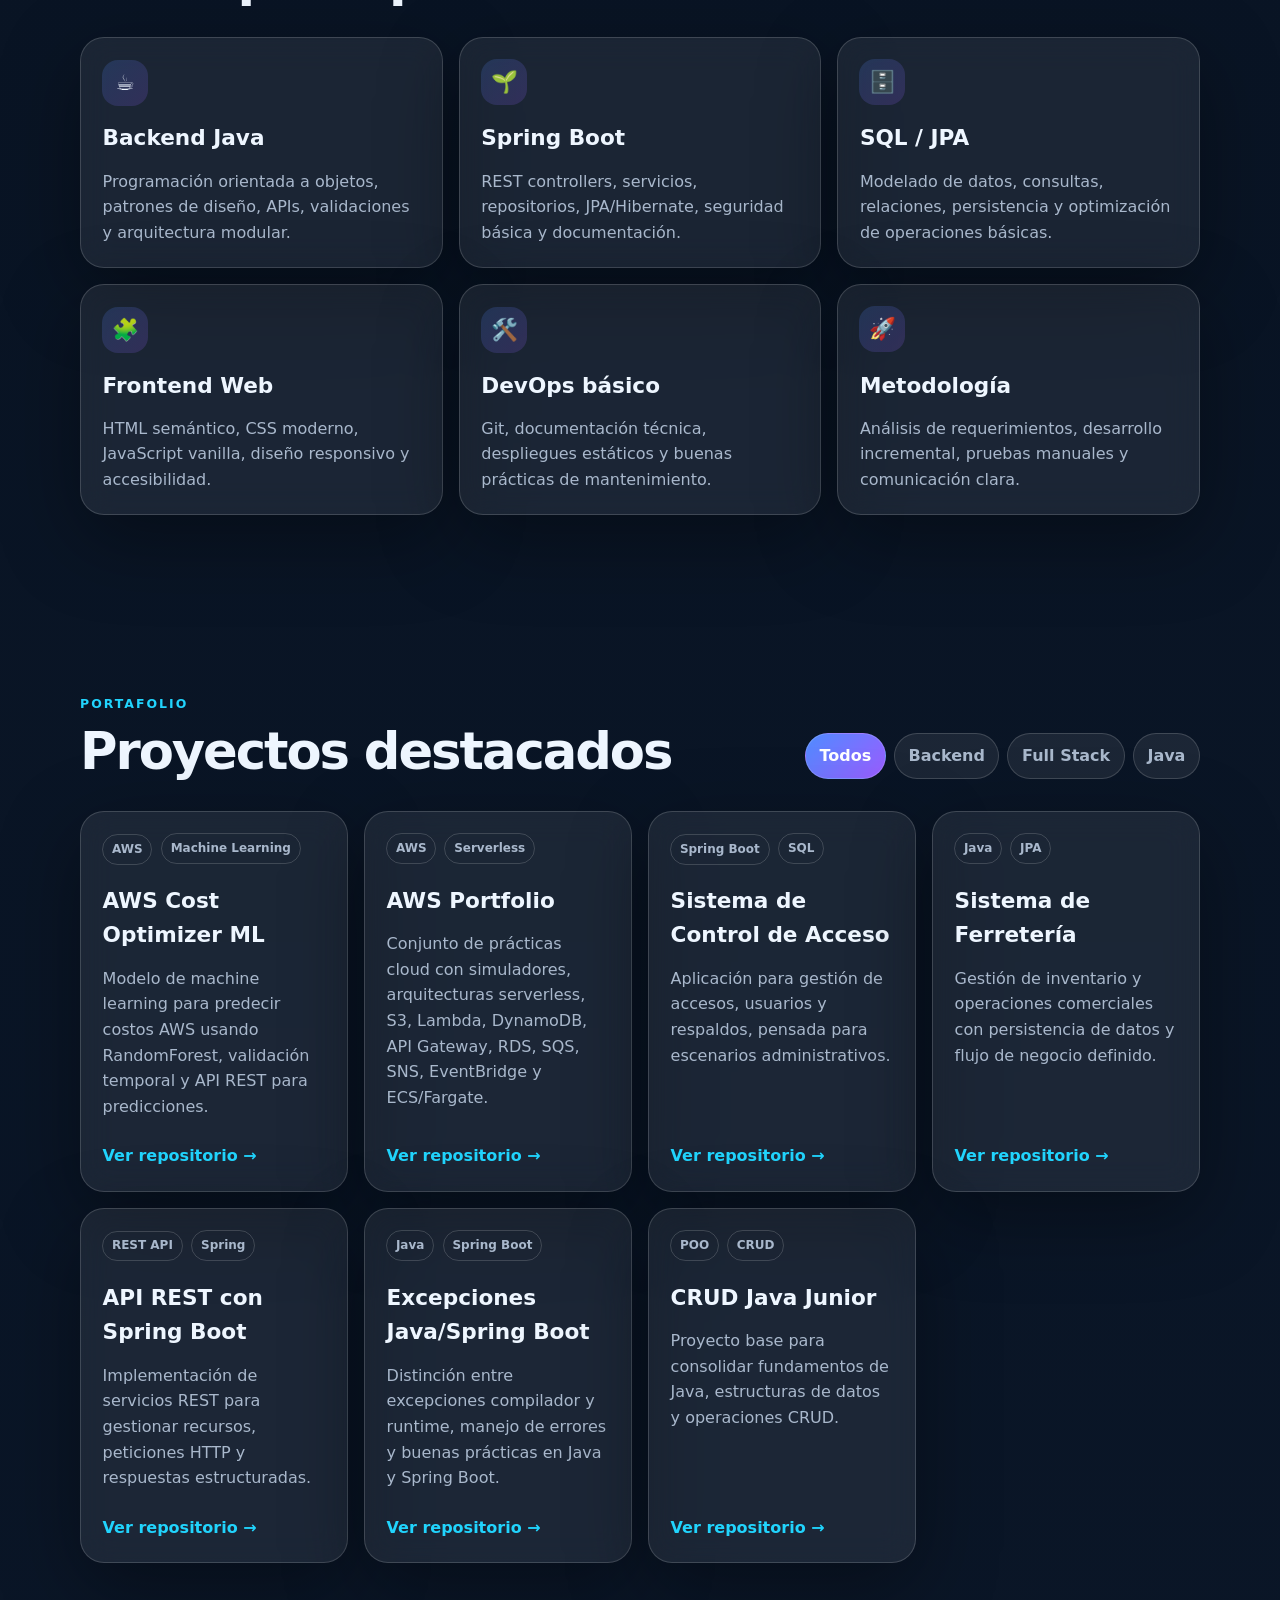
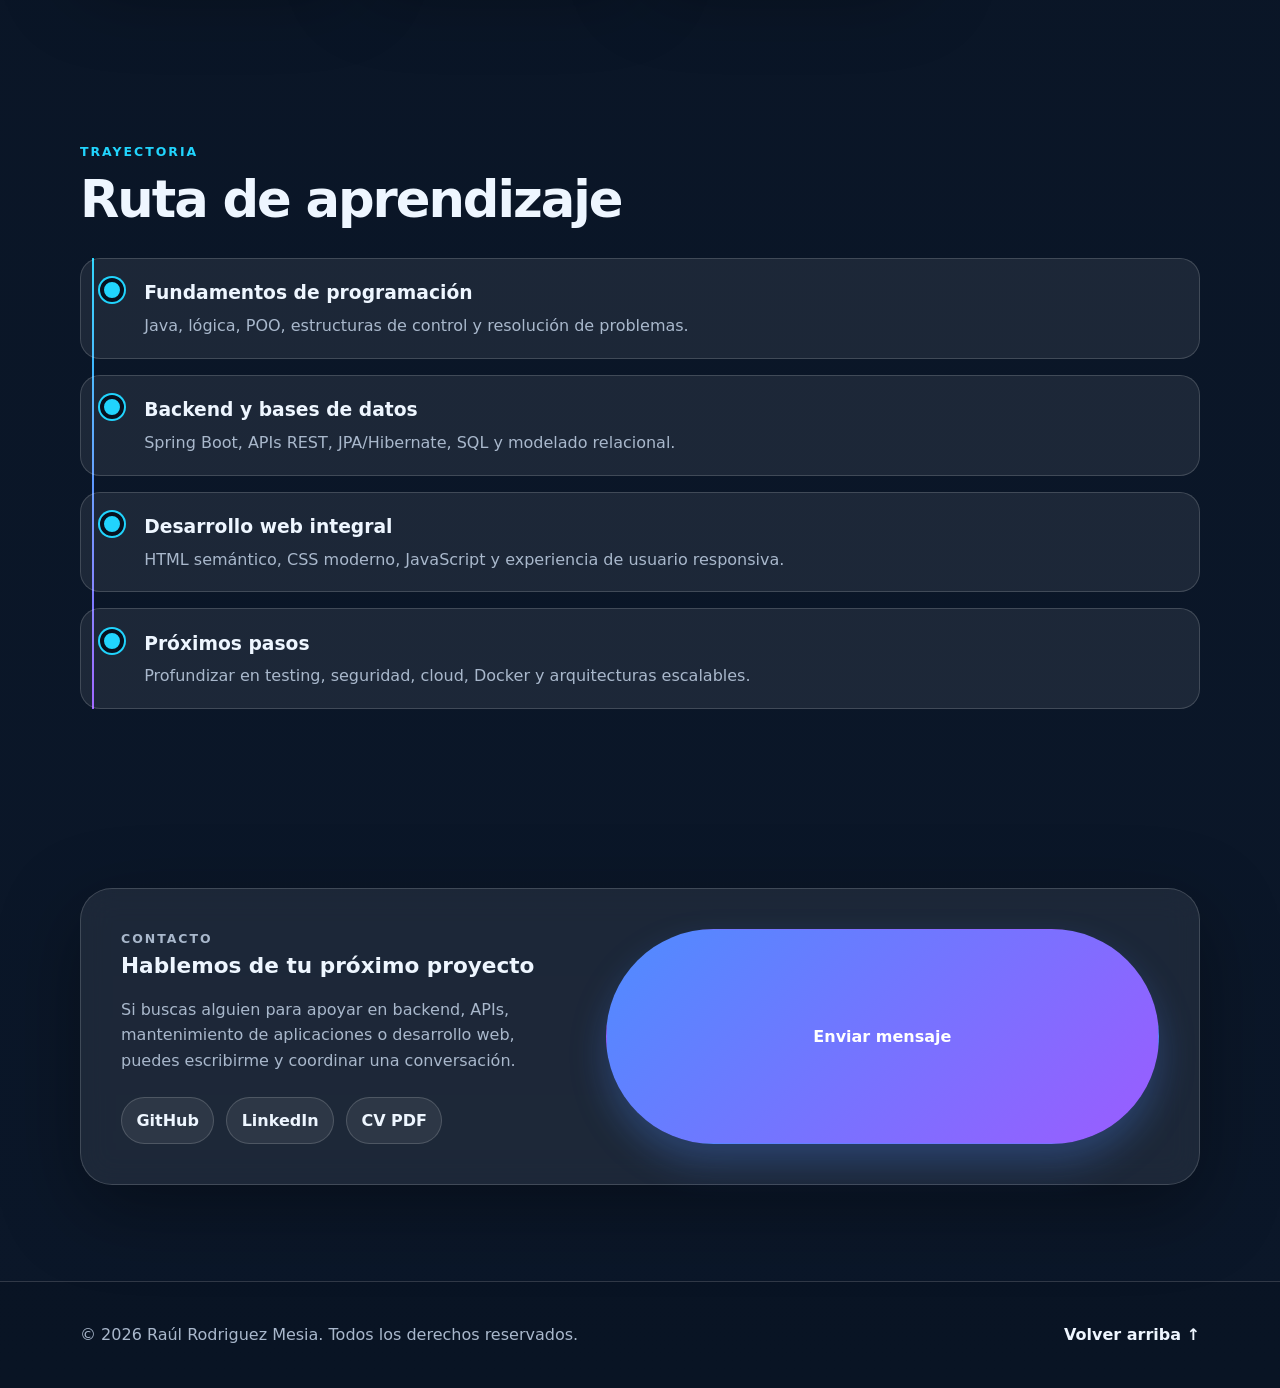
==== commit aa6e2dc8: "Remove duplicate Eros card from projects grid, keep featured section only" ====
--- a/index.html
+++ b/index.html
@@ -239,13 +239,12 @@
           <p class="eyebrow">Portafolio</p>
           <h2>Proyectos destacados</h2>
         </div>
-<div class="filters" role="group" aria-label="Filtrar proyectos">
-           <button class="filter-btn is-active" type="button" data-filter="all">Todos</button>
-           <button class="filter-btn" type="button" data-filter="backend">Backend</button>
-           <button class="filter-btn" type="button" data-filter="fullstack">Full Stack</button>
-           <button class="filter-btn" type="button" data-filter="java">Java</button>
-           <button class="filter-btn" type="button" data-filter="devops">DevOps</button>
-         </div>
+        <div class="filters" role="group" aria-label="Filtrar proyectos">
+          <button class="filter-btn is-active" type="button" data-filter="all">Todos</button>
+          <button class="filter-btn" type="button" data-filter="backend">Backend</button>
+          <button class="filter-btn" type="button" data-filter="fullstack">Full Stack</button>
+          <button class="filter-btn" type="button" data-filter="java">Java</button>
+        </div>
       </div>
 
       <div class="projects-grid">
@@ -269,49 +268,7 @@
           <a class="project-link" href="https://github.com/raulrodriguezmesia-blip/Aws-Portfolio-final" target="_blank" rel="noopener">Ver repositorio →</a>
         </article>
 
-        <article class="project-card featured" data-category="ai python cloud backend" data-reveal>
-          <div class="project-top">
-            <span class="project-badge">Agents League 2026</span>
-            <span class="project-badge">Reasoning Agents</span>
-            <span class="project-badge">Hackathon Winner Candidate</span>
-          </div>
-          <h3>Eros Code Analysis Agent</h3>
-          <p>
-            Agente de IA avanzado para análisis de código, desarrollado para el <strong>Agents League Hackathon 2026</strong>.
-            Implementa un <strong>pipeline de 5 fases</strong>: análisis de sintaxis, calidad de código,
-            seguridad OWASP, rendimiento y refactorización inteligente.
-            Integración conceptual con <strong>Microsoft Foundry IQ</strong> y <strong>Foundry Toolbox</strong>,
-            generando reportes estructurados en JSON con hallazgos, recomendaciones y propuestas de mitigación.
-          </p>
-          <div class="project-metrics">
-            <span class="metric">Microsoft Foundry IQ</span>
-            <span class="metric">Azure Agent Server</span>
-            <span class="metric">5-Fase Pipeline</span>
-<span class="metric">OWASP Security</span>
-            <span class="metric">JSON Output</span>
-          </div>
-           <a class="project-link" href="https://github.com/raulrodriguezmesia-blip/eros-code-analysis-agent" target="_blank" rel="noopener">Ver repositorio →</a>
-         </article>
-
-        <article class="project-card featured" data-category="backend java devops cloud" data-reveal>
-          <div class="project-top">
-            <span class="project-badge">Spring Boot</span>
-            <span class="project-badge">Redis</span>
-            <span class="project-badge">Resilient</span>
-          </div>
-          <h3>Resilient Feature Flag Manager – Spring Boot & Redis</h3>
-          <p>
-            <strong>Resilient Feature Flag Manager</strong> es un sistema de gestión de feature flags construido con <strong>Spring Boot</strong> y <strong>Redis</strong> que garantiza alta disponibilidad y escalabilidad.<br>
-            🚀 <strong>Spring Boot + Redis</strong> → arquitectura moderna y escalable.<br>
-            🛡️ <strong>Resiliencia</strong> → fallback, auditoría, multi-estrategia de rollout.<br>
-            📊 <strong>Observabilidad</strong> → métricas en Grafana/Prometheus.<br>
-            🔄 <strong>CI/CD</strong> → integración continua con GitHub Actions.<br>
-            🐳 <strong>Docker/Helm</strong> → despliegue cloud-ready.
-          </p>
-          <a class="project-link" href="https://github.com/raulrodriguezmesia-blip/springboot-feature-flag" target="_blank" rel="noopener">Ver repositorio →</a>
-        </article>
-
-         <article class="project-card" data-category="backend java fullstack" data-reveal>
+        <article class="project-card" data-category="backend java fullstack" data-reveal>
           <div class="project-top">
             <span class="project-badge">Spring Boot</span>
             <span class="project-badge">SQL</span>
@@ -351,7 +308,7 @@
           <a class="project-link" href="https://github.com/raulrodriguezmesia-blip/excepciones" target="_blank" rel="noopener">Ver repositorio →</a>
         </article>
 
-<article class="project-card" data-category="java" data-reveal>
+        <article class="project-card" data-category="java" data-reveal>
           <div class="project-top">
             <span class="project-badge">POO</span>
             <span class="project-badge">CRUD</span>
@@ -360,26 +317,8 @@
           <p>Proyecto base para consolidar fundamentos de Java, estructuras de datos y operaciones CRUD.</p>
           <a class="project-link" href="https://github.com/raulrodriguezmesia-blip/java-junior-portfolio" target="_blank" rel="noopener">Ver repositorio →</a>
         </article>
-
-        <article class="project-card featured" data-category="backend java devops cloud" data-reveal>
-          <div class="project-top">
-            <span class="project-badge">Spring Boot</span>
-            <span class="project-badge">Redis</span>
-            <span class="project-badge">Resilient</span>
-          </div>
-          <h3>Resilient Feature Flag Manager – Spring Boot & Redis</h3>
-          <p>
-            <strong>Resilient Feature Flag Manager</strong> es un sistema de gestión de feature flags construido con <strong>Spring Boot</strong> y <strong>Redis</strong> que garantiza alta disponibilidad y escalabilidad.<br>
-            🚀 <strong>Spring Boot + Redis</strong> → arquitectura moderna y escalable.<br>
-            🛡️ <strong>Resiliencia</strong> → fallback, auditoría, multi-estrategia de rollout.<br>
-            📊 <strong>Observabilidad</strong> → métricas en Grafana/Prometheus.<br>
-            🔄 <strong>CI/CD</strong> → integración continua con GitHub Actions.<br>
-            🐳 <strong>Docker/Helm</strong> → despliegue cloud-ready.
-          </p>
-          <a class="project-link" href="https://github.com/raulrodriguezmesia-blip/springboot-feature-flag" target="_blank" rel="noopener">Ver repositorio →</a>
-        </article>
-       </div>
-     </section>
+      </div>
+    </section>
 
     <section class="section container" id="experiencia">
       <div class="section-heading" data-reveal>
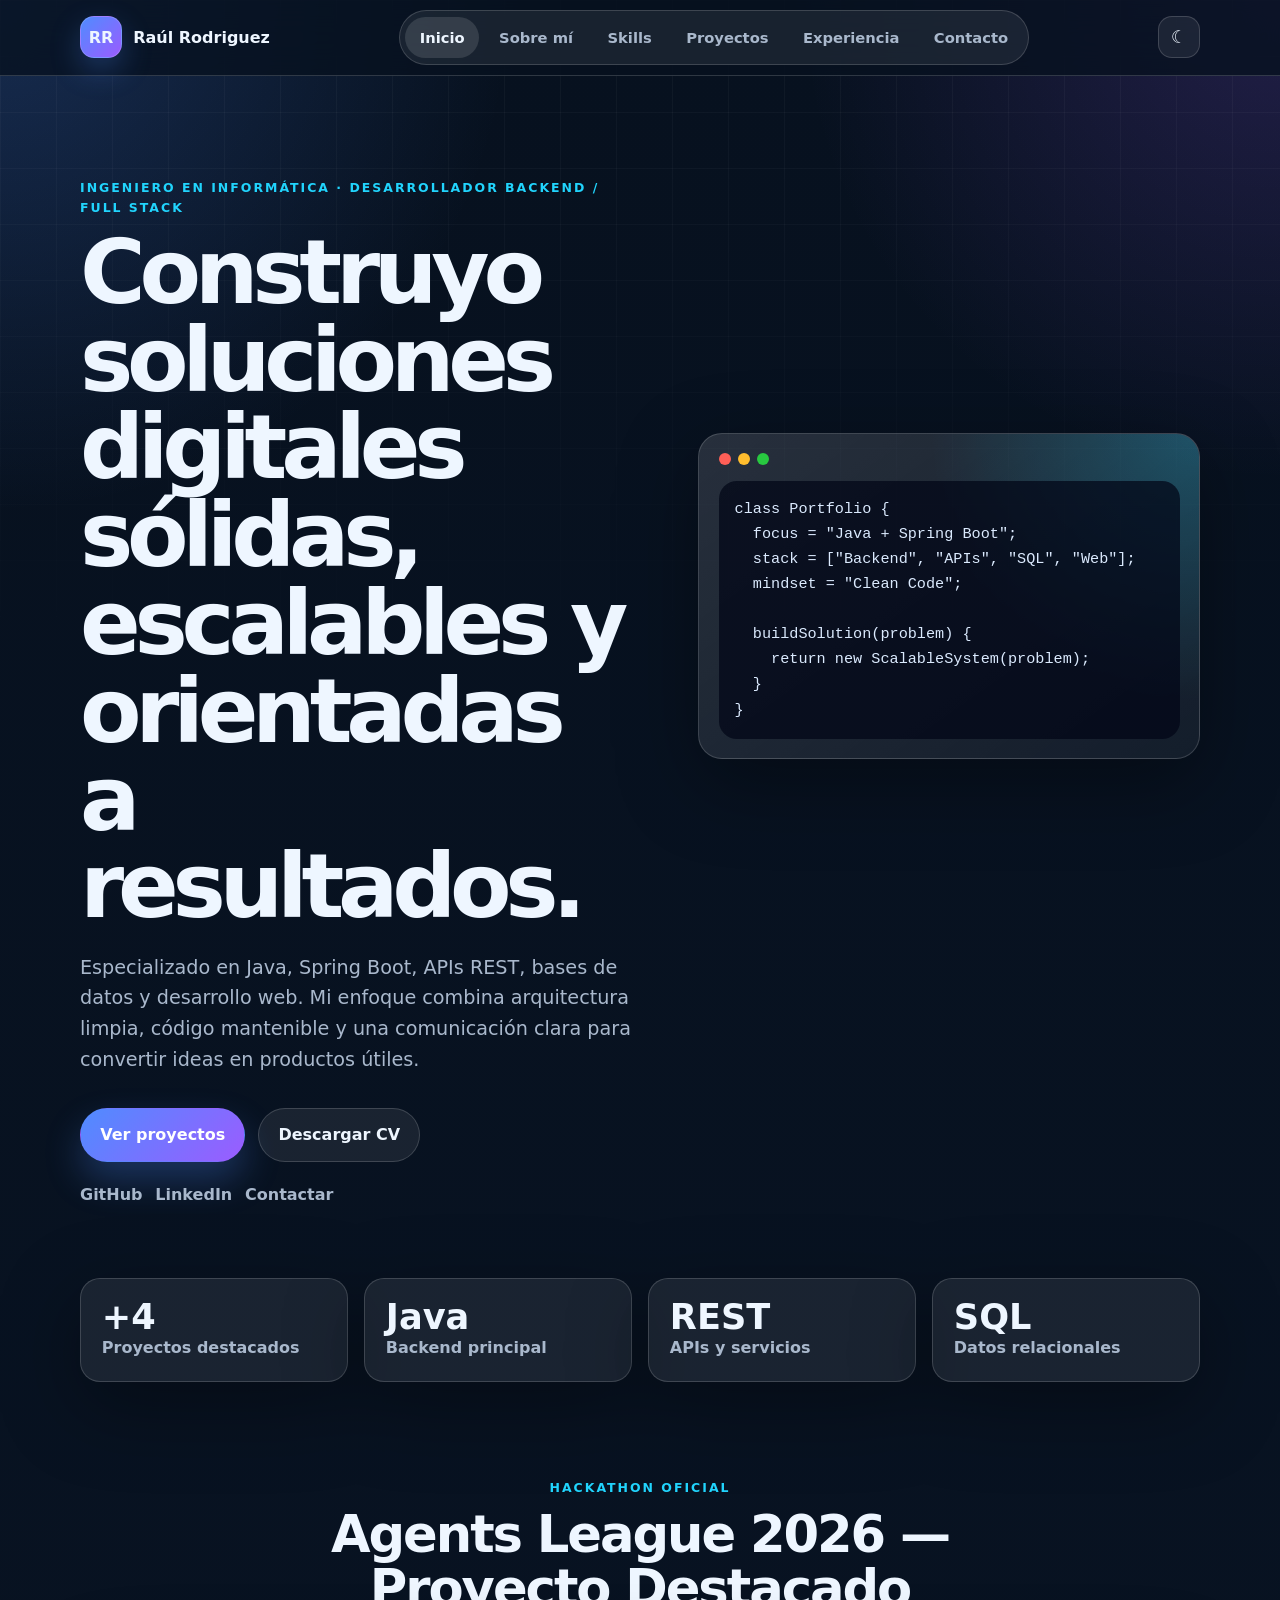
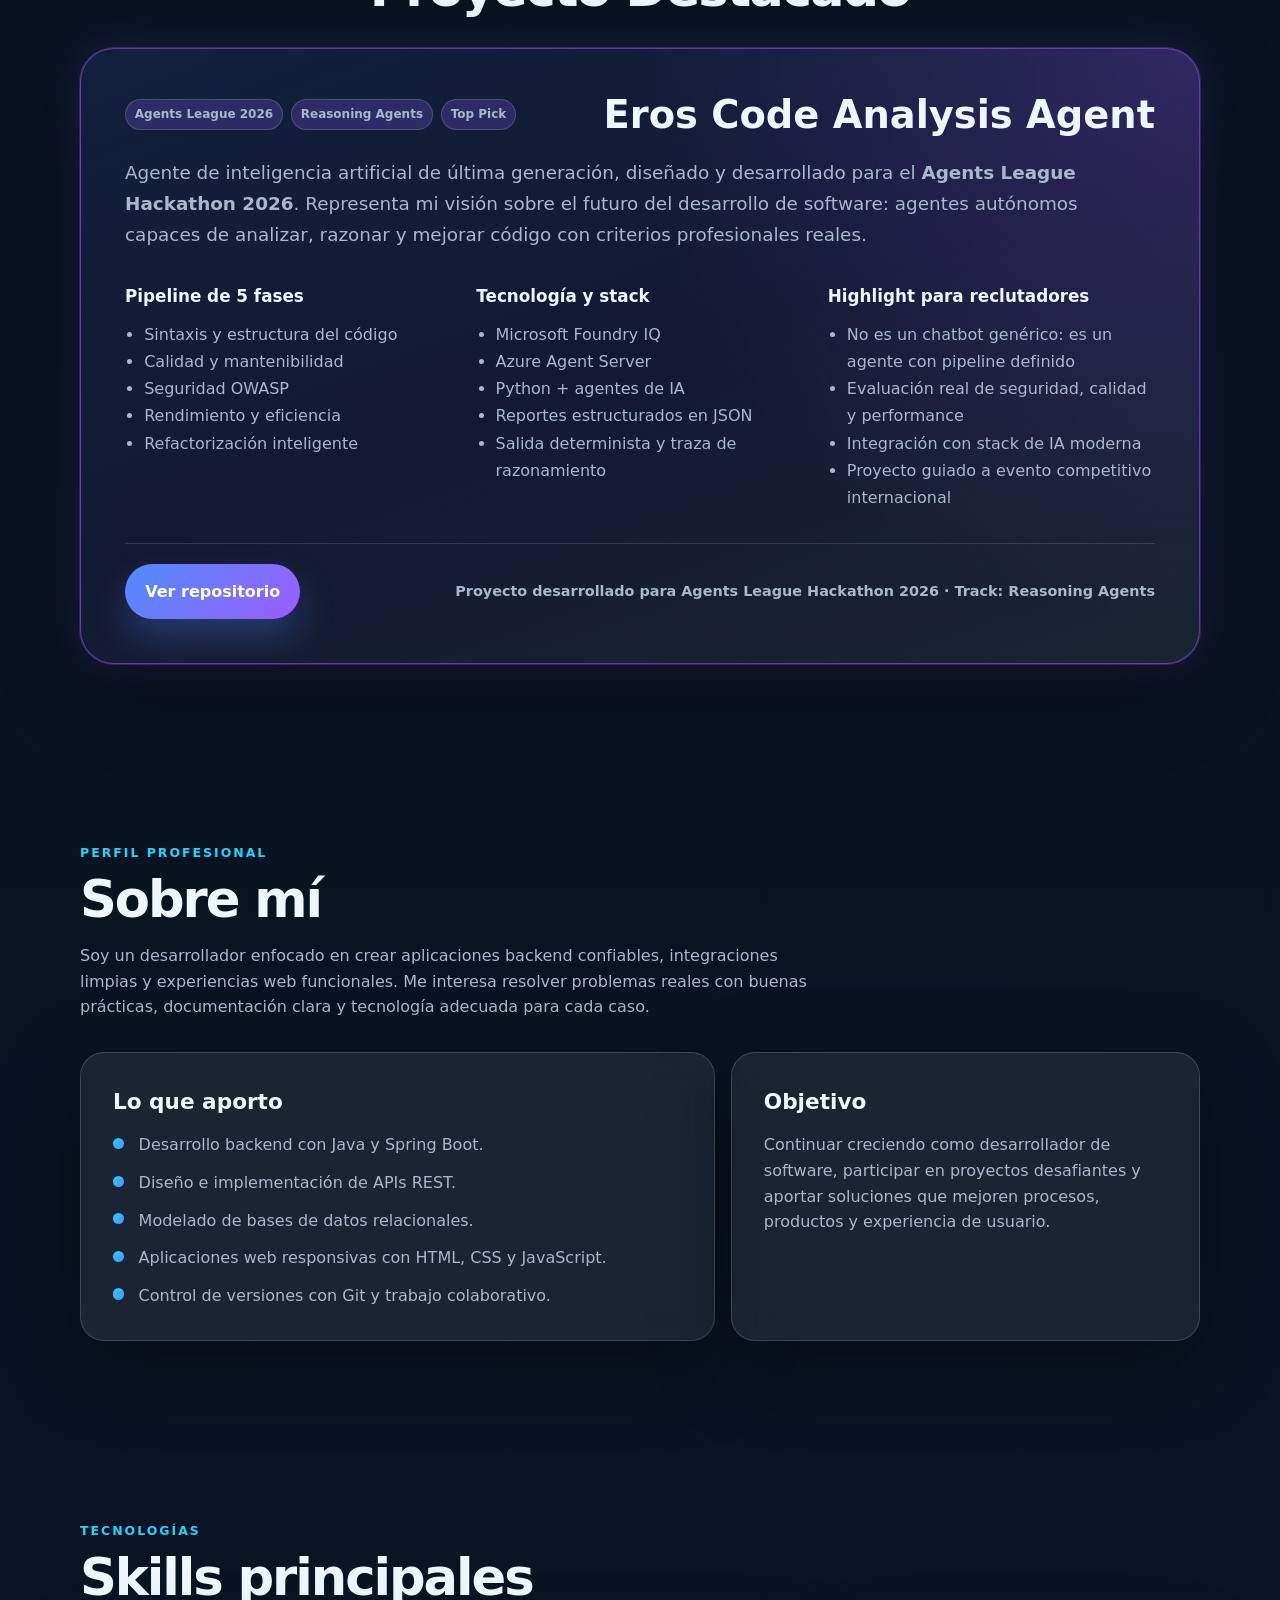
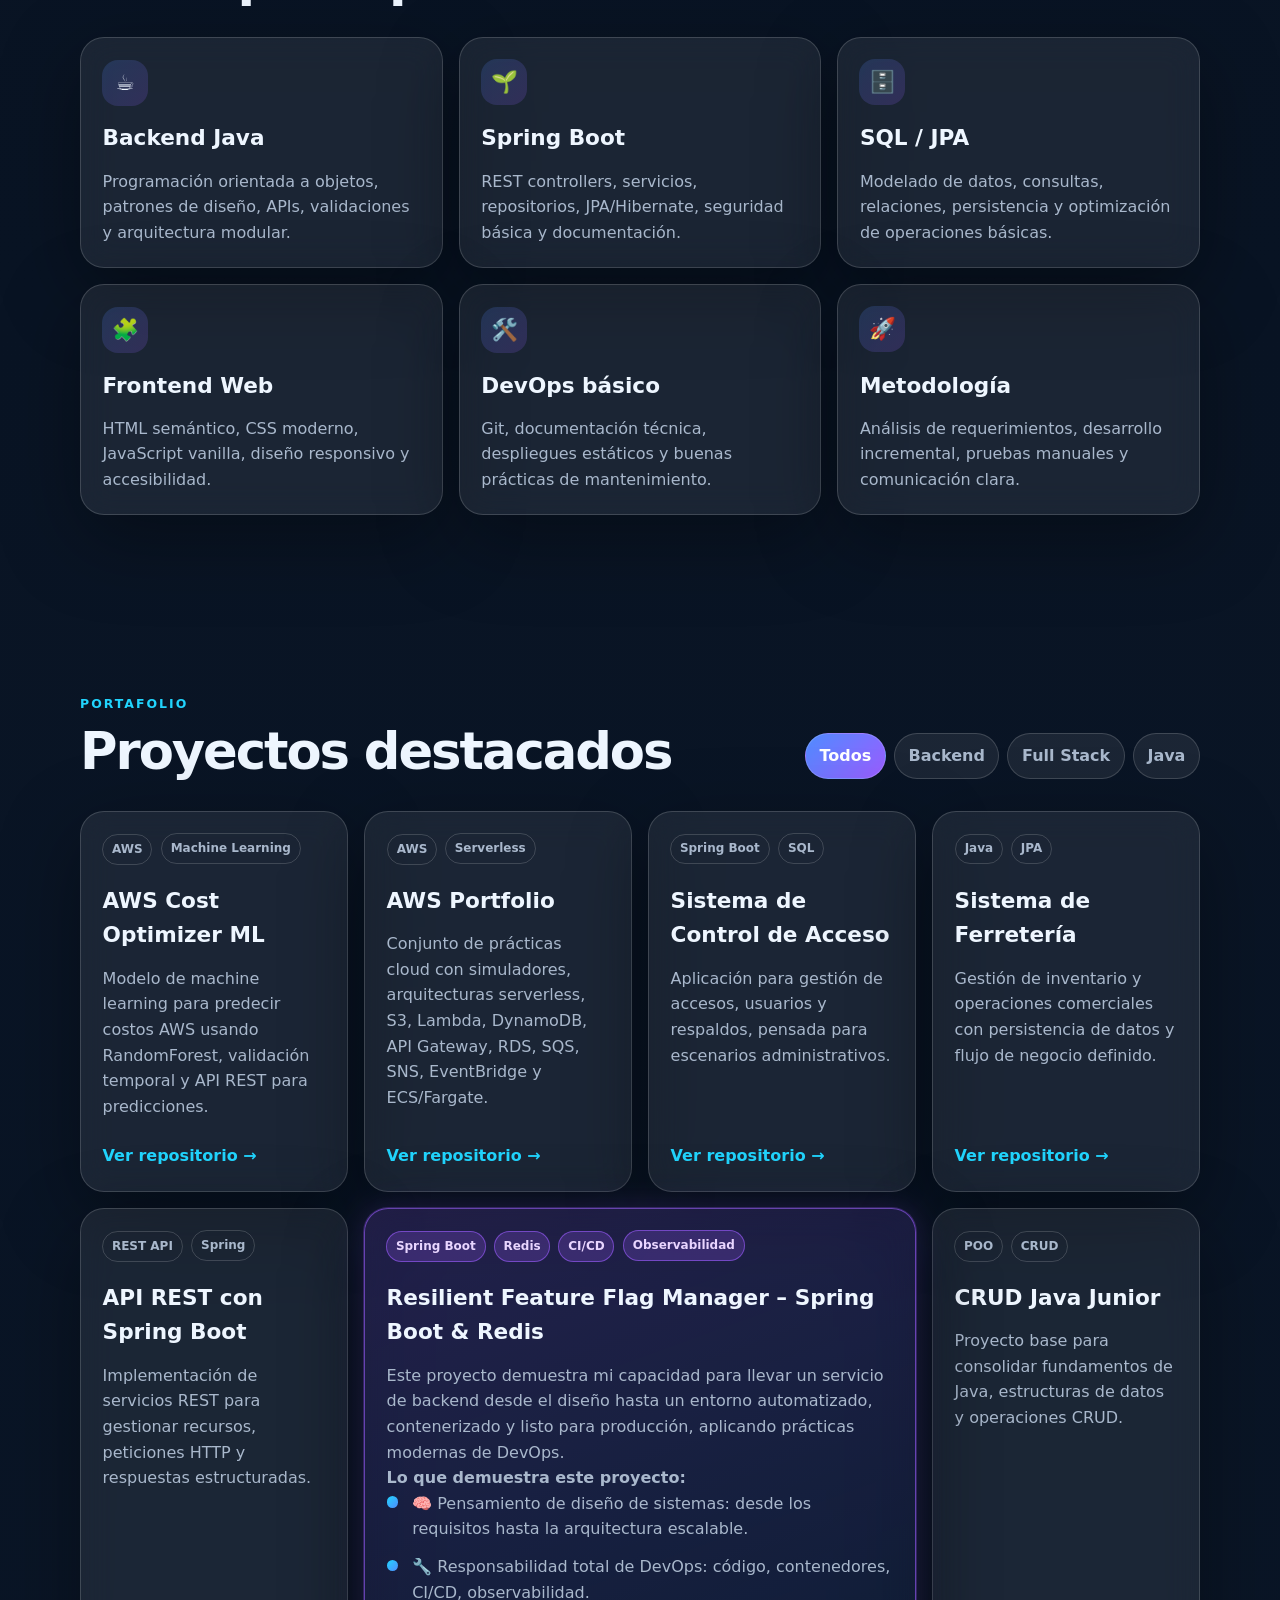
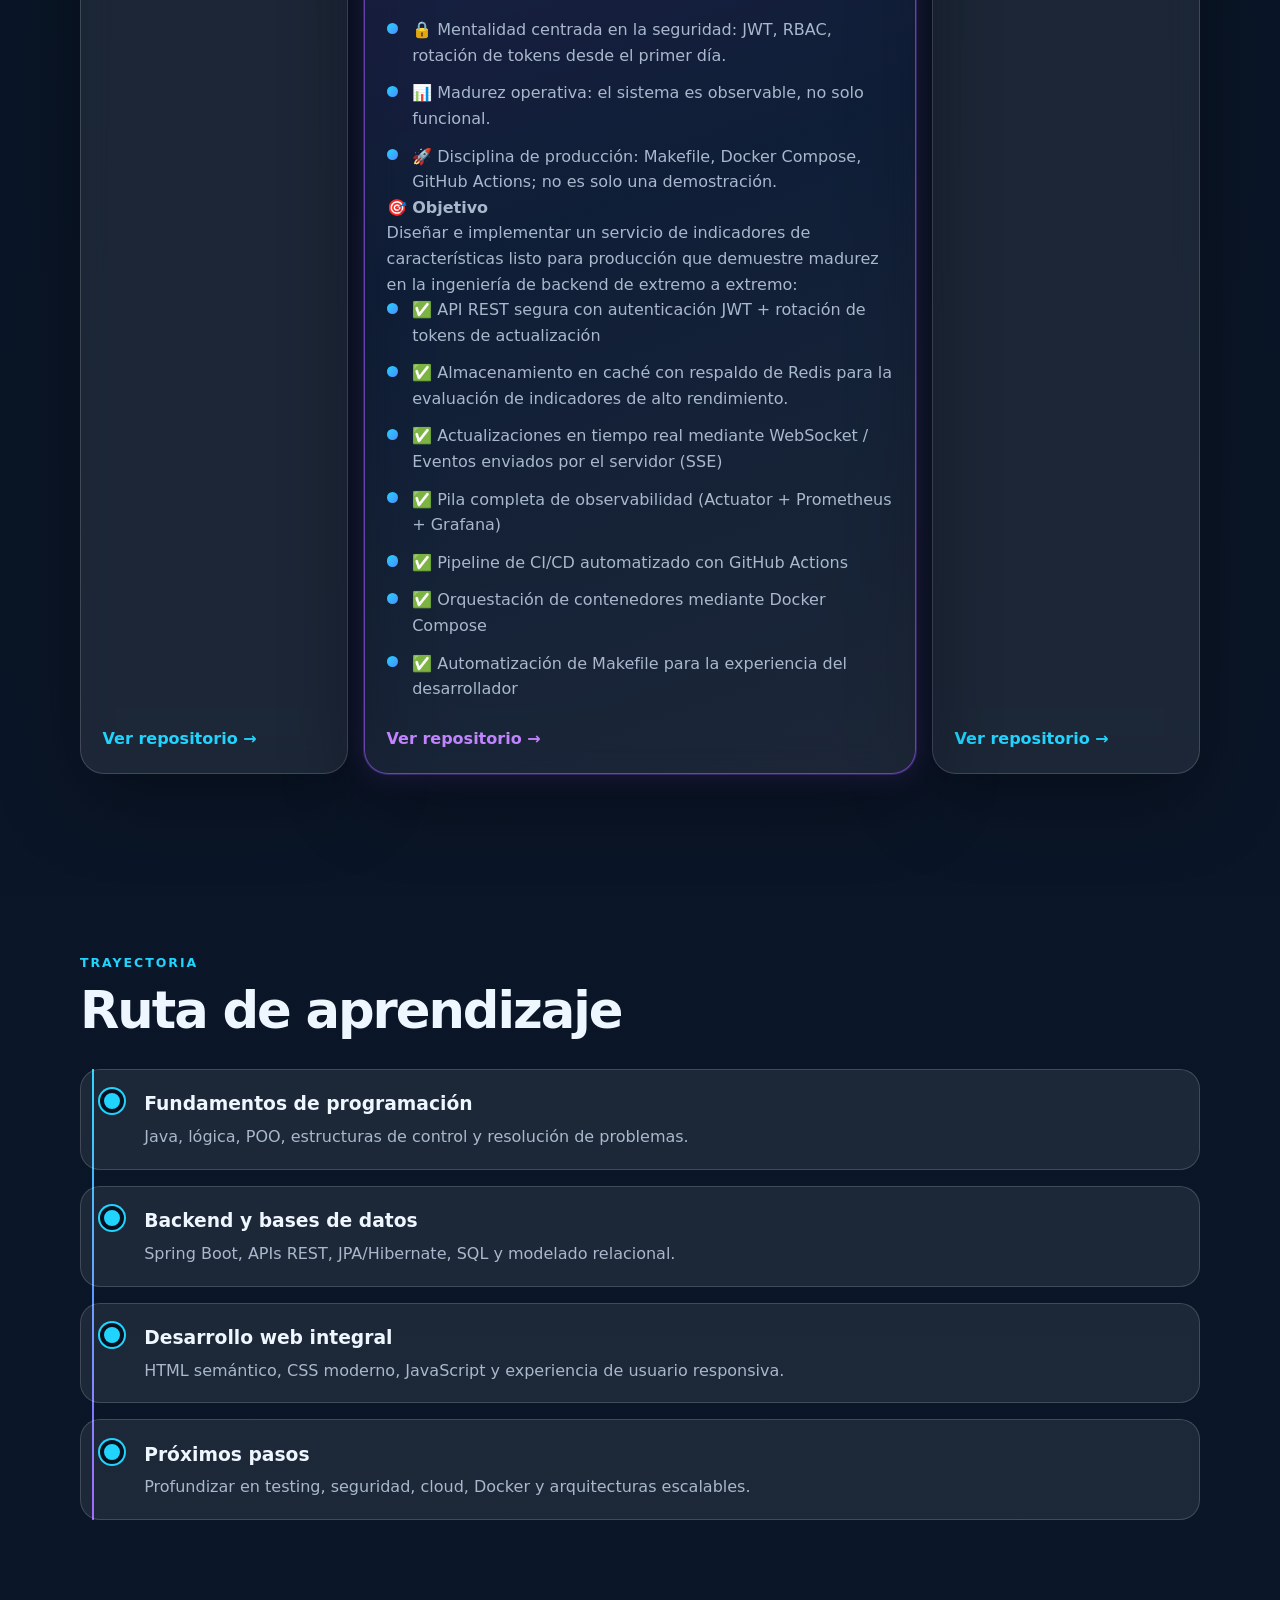
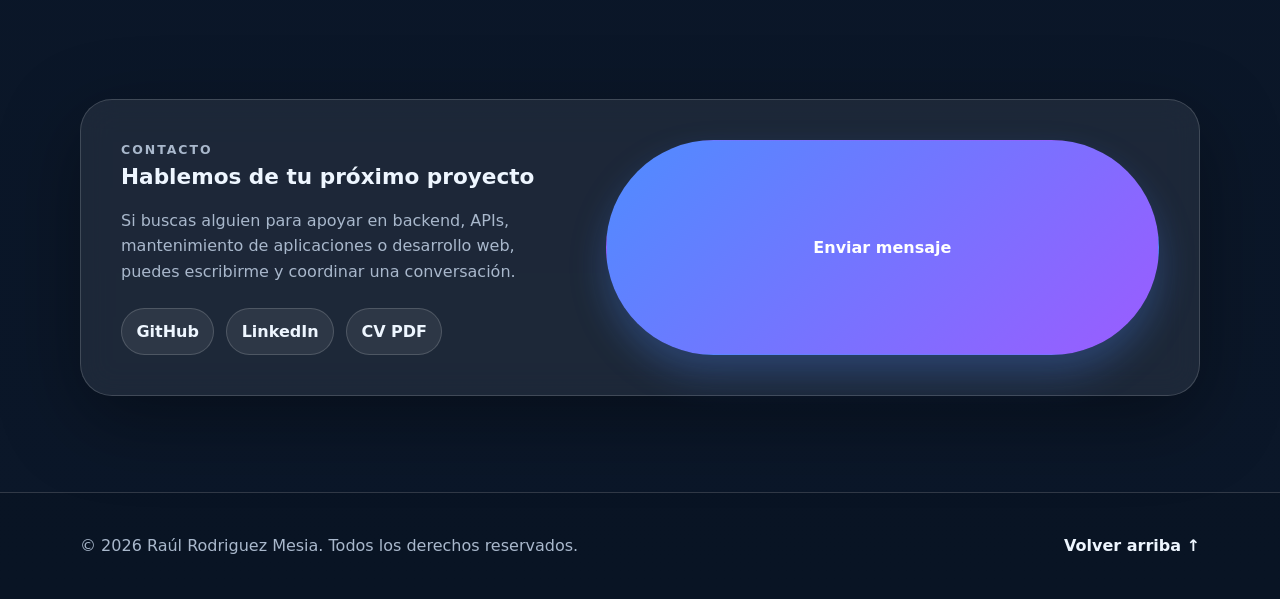
==== commit 8915a217: "Highlight Excepciones Java/Spring Boot project with DevOps content" ====
--- a/index.html
+++ b/index.html
@@ -298,13 +298,36 @@
           <a class="project-link" href="https://github.com/raulrodriguezmesia-blip/springboot" target="_blank" rel="noopener">Ver repositorio →</a>
         </article>
 
-        <article class="project-card" data-category="java backend" data-reveal>
-          <div class="project-top">
-            <span class="project-badge">Java</span>
+        <article class="project-card featured" data-category="java backend" data-reveal>
+          <div class="project-top">
             <span class="project-badge">Spring Boot</span>
-          </div>
-          <h3>Excepciones Java/Spring Boot</h3>
-          <p>Distinción entre excepciones compilador y runtime, manejo de errores y buenas prácticas en Java y Spring Boot.</p>
+            <span class="project-badge">Redis</span>
+            <span class="project-badge">CI/CD</span>
+            <span class="project-badge">Observabilidad</span>
+          </div>
+          <h3>Resilient Feature Flag Manager – Spring Boot & Redis</h3>
+          <p>
+            Este proyecto demuestra mi capacidad para llevar un servicio de backend desde el diseño hasta un entorno automatizado, contenerizado y listo para producción, aplicando prácticas modernas de DevOps.
+          </p>
+          <p><strong>Lo que demuestra este proyecto:</strong></p>
+          <ul class="check-list">
+            <li>🧠 Pensamiento de diseño de sistemas: desde los requisitos hasta la arquitectura escalable.</li>
+            <li>🔧 Responsabilidad total de DevOps: código, contenedores, CI/CD, observabilidad.</li>
+            <li>🔒 Mentalidad centrada en la seguridad: JWT, RBAC, rotación de tokens desde el primer día.</li>
+            <li>📊 Madurez operativa: el sistema es observable, no solo funcional.</li>
+            <li>🚀 Disciplina de producción: Makefile, Docker Compose, GitHub Actions; no es solo una demostración.</li>
+          </ul>
+          <p><strong>🎯 Objetivo</strong></p>
+          <p>Diseñar e implementar un servicio de indicadores de características listo para producción que demuestre madurez en la ingeniería de backend de extremo a extremo:</p>
+          <ul class="check-list">
+            <li>✅ API REST segura con autenticación JWT + rotación de tokens de actualización</li>
+            <li>✅ Almacenamiento en caché con respaldo de Redis para la evaluación de indicadores de alto rendimiento.</li>
+            <li>✅ Actualizaciones en tiempo real mediante WebSocket / Eventos enviados por el servidor (SSE)</li>
+            <li>✅ Pila completa de observabilidad (Actuator + Prometheus + Grafana)</li>
+            <li>✅ Pipeline de CI/CD automatizado con GitHub Actions</li>
+            <li>✅ Orquestación de contenedores mediante Docker Compose</li>
+            <li>✅ Automatización de Makefile para la experiencia del desarrollador</li>
+          </ul>
           <a class="project-link" href="https://github.com/raulrodriguezmesia-blip/excepciones" target="_blank" rel="noopener">Ver repositorio →</a>
         </article>
 
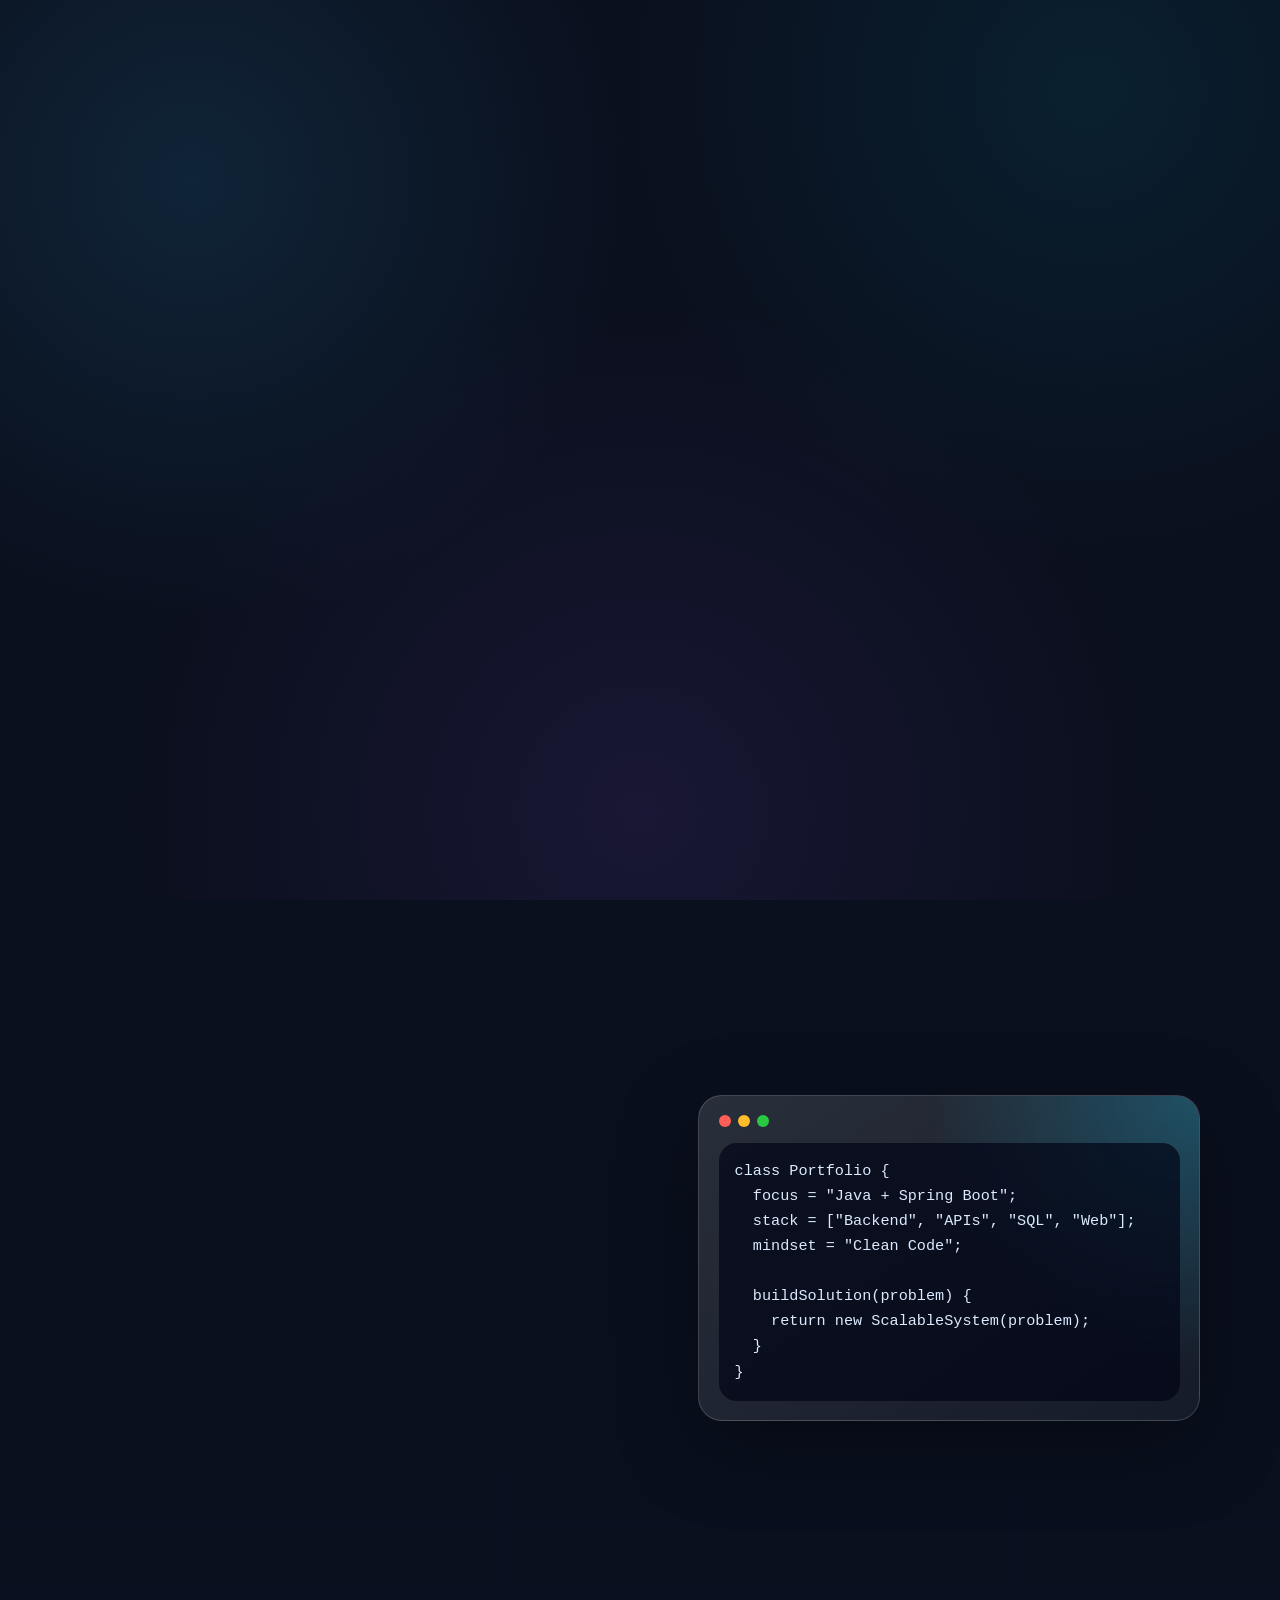
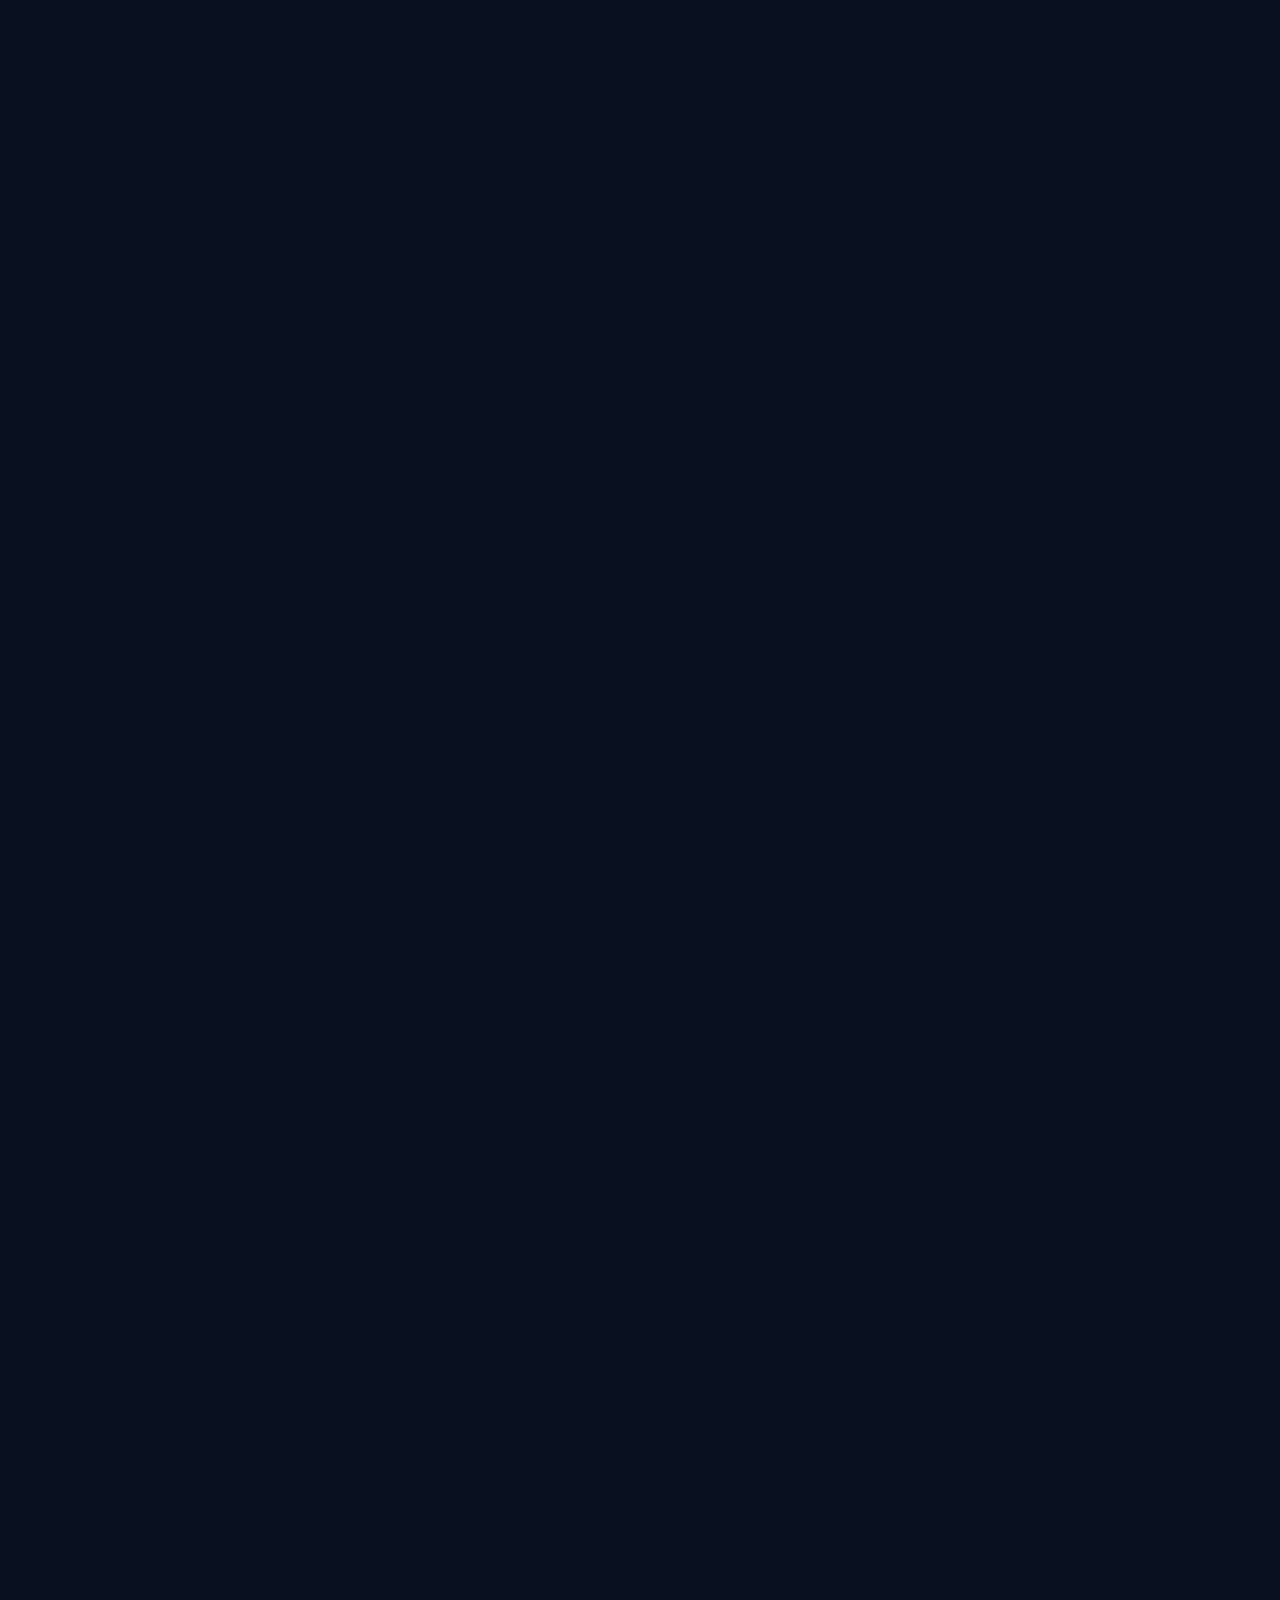
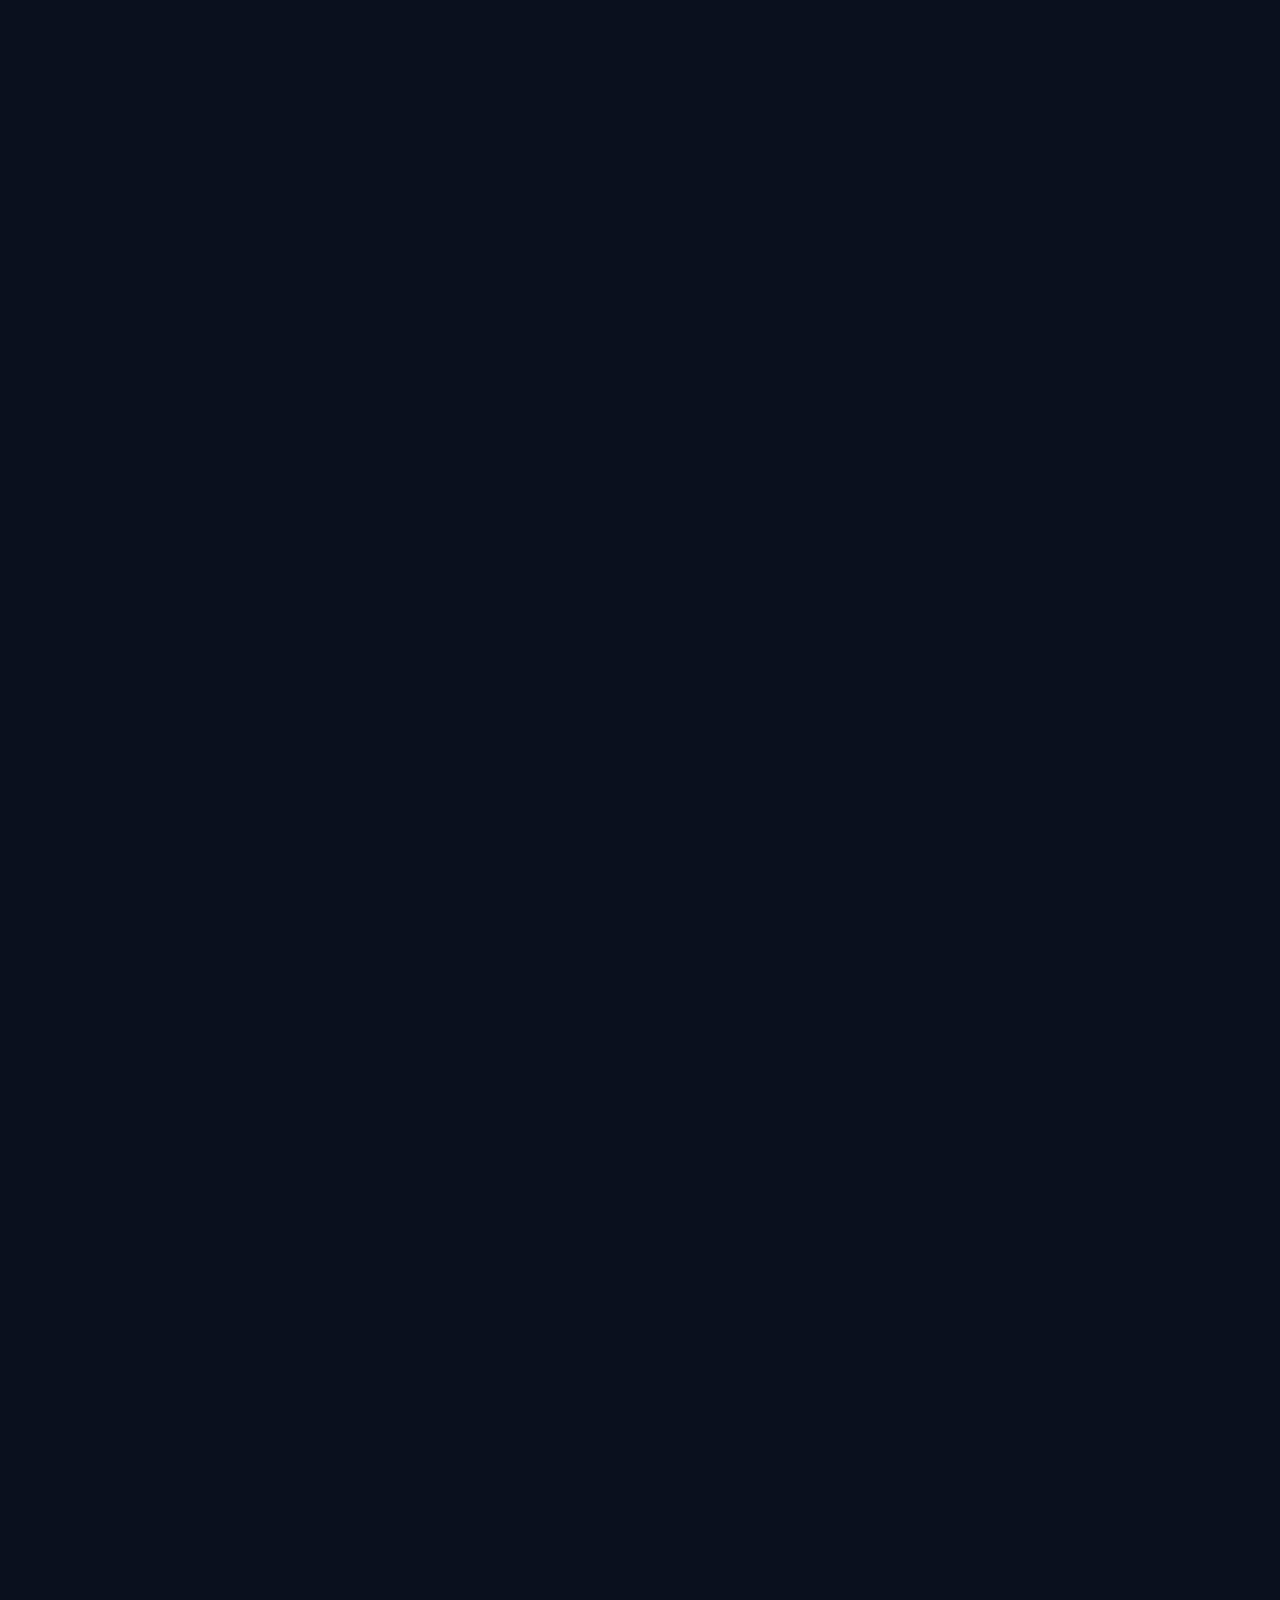
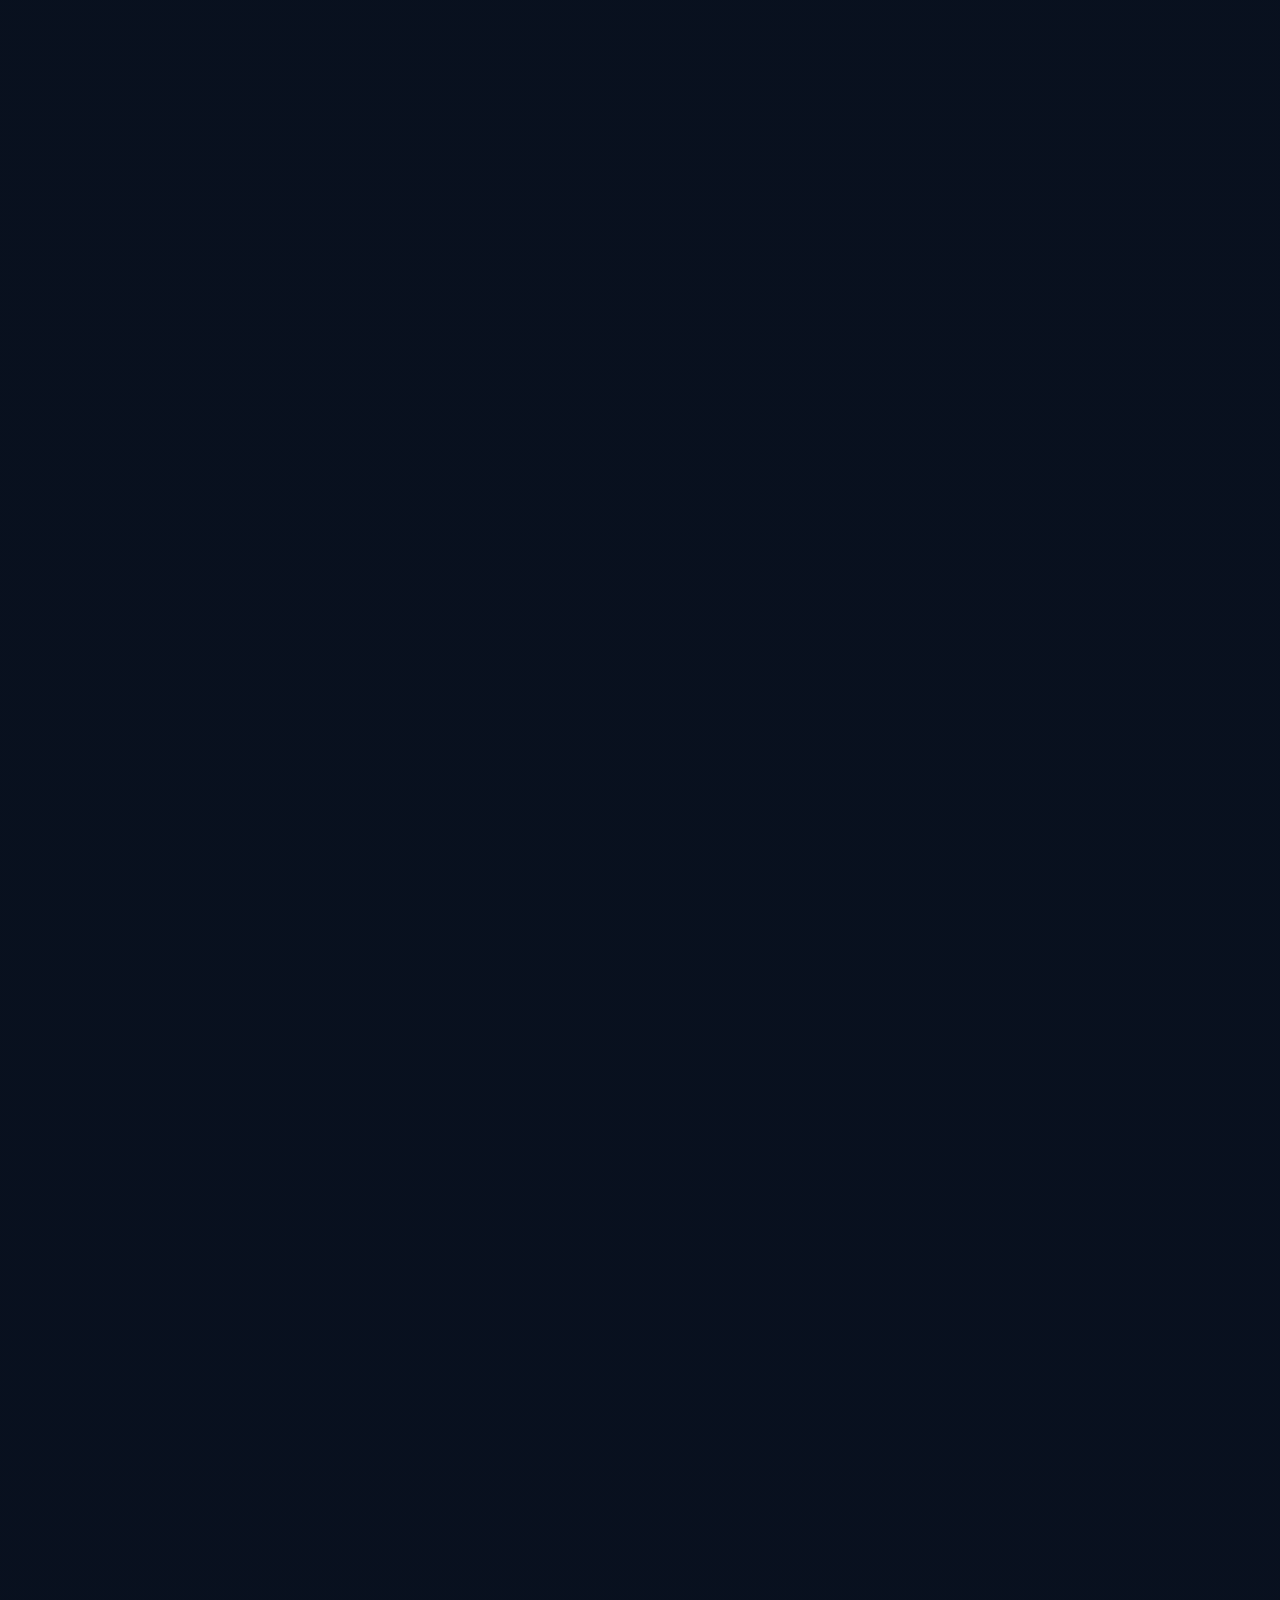
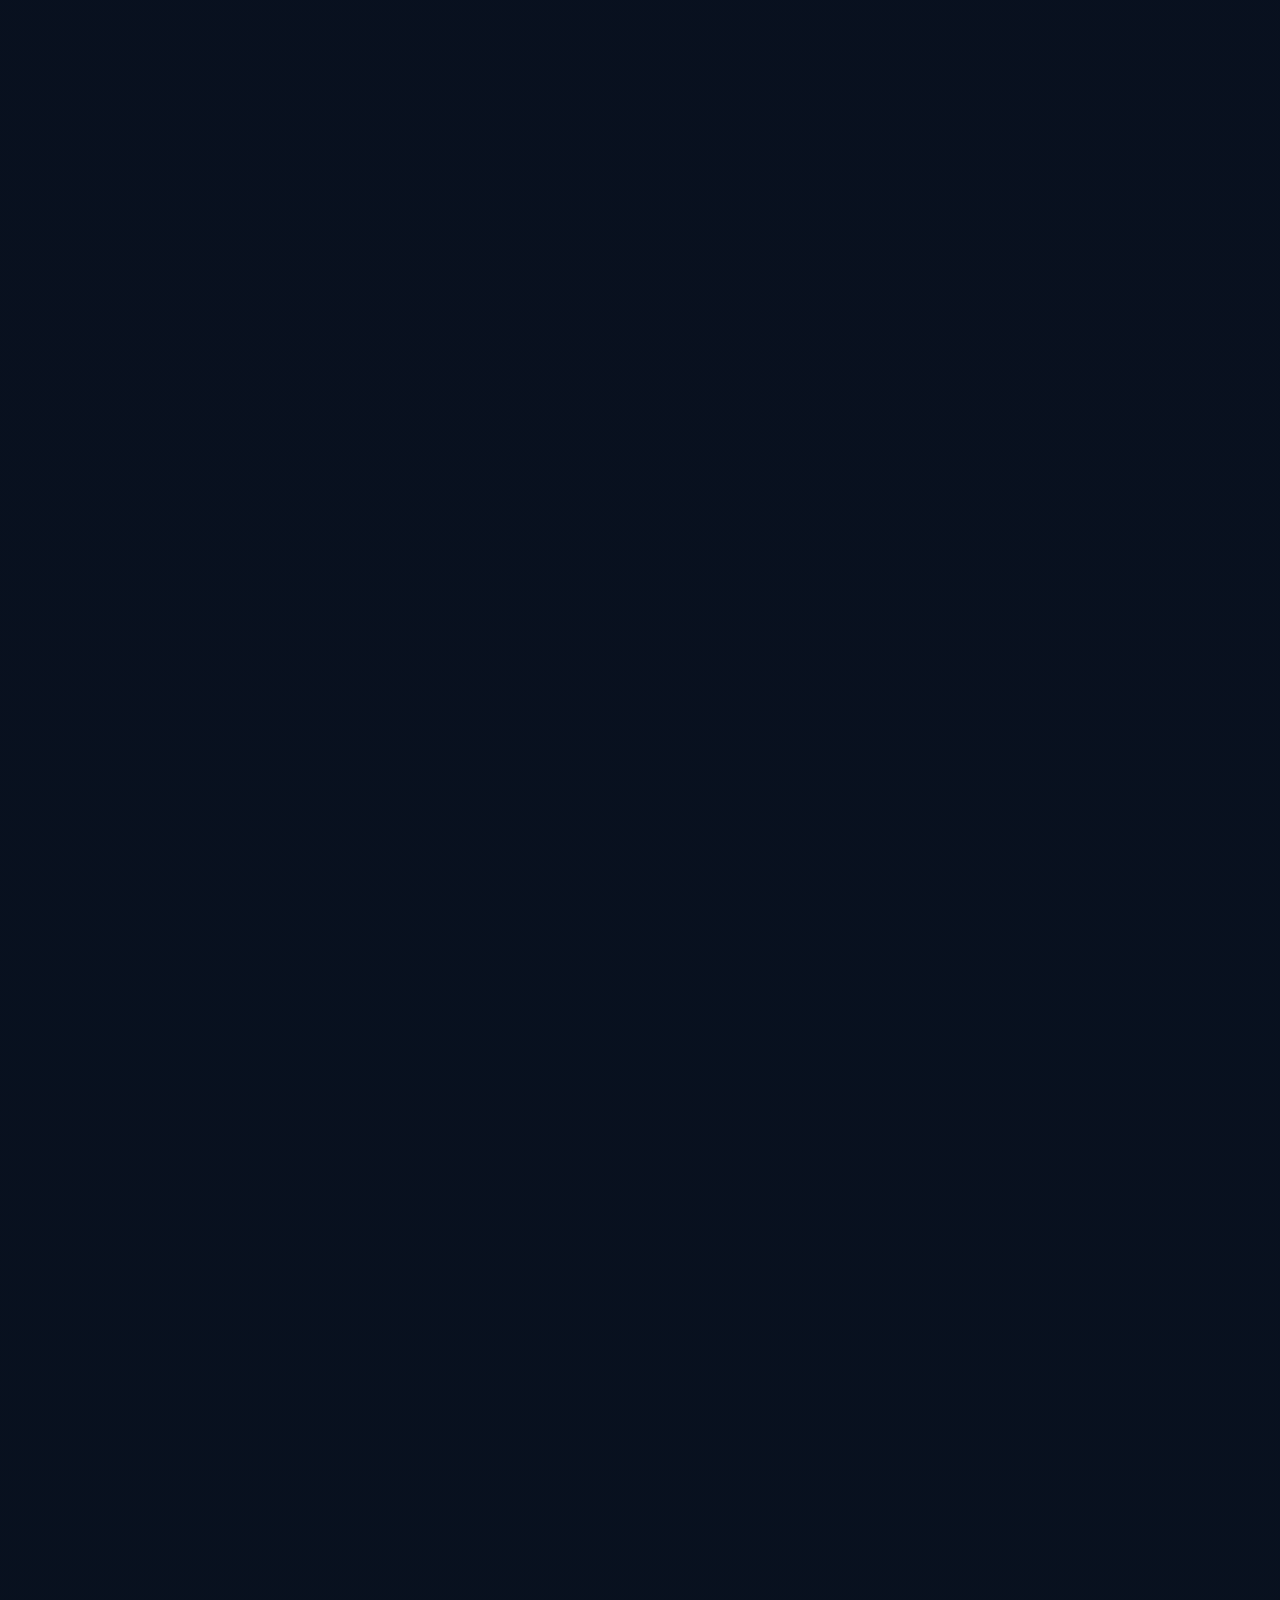
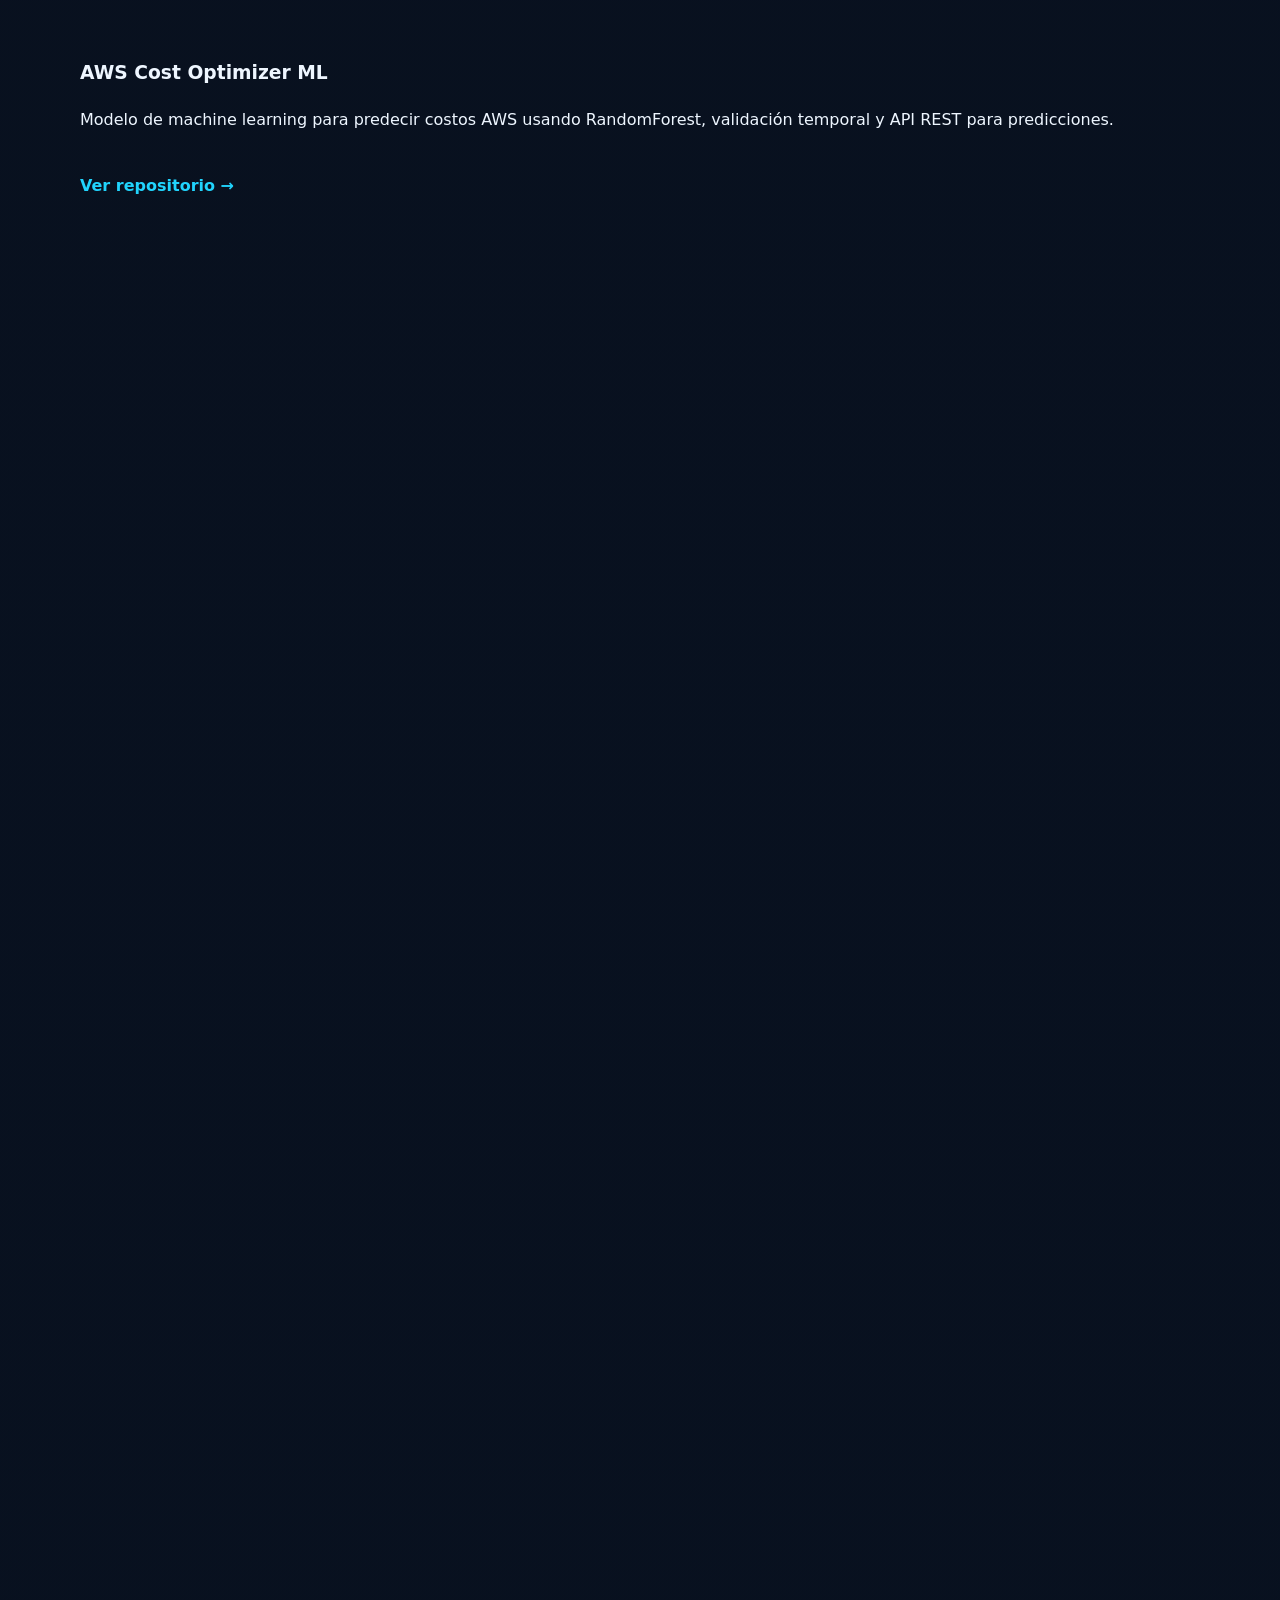
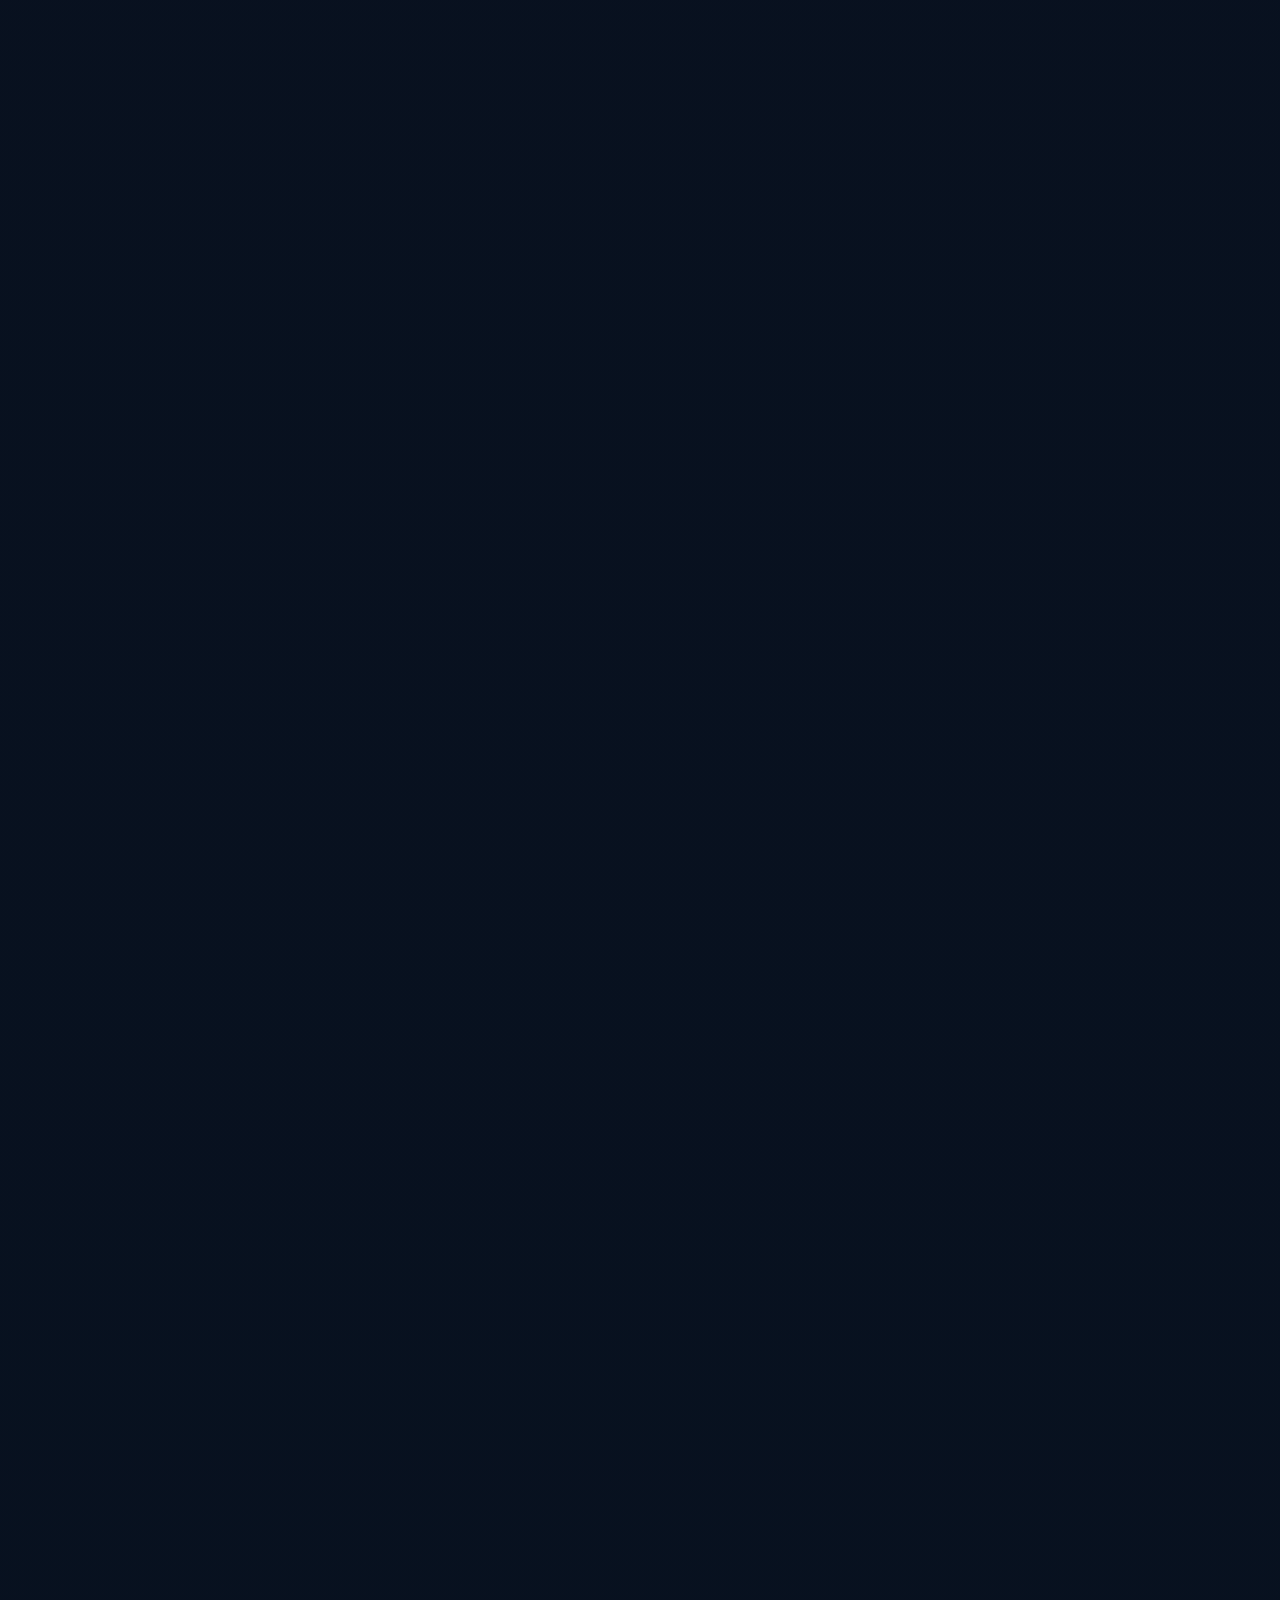
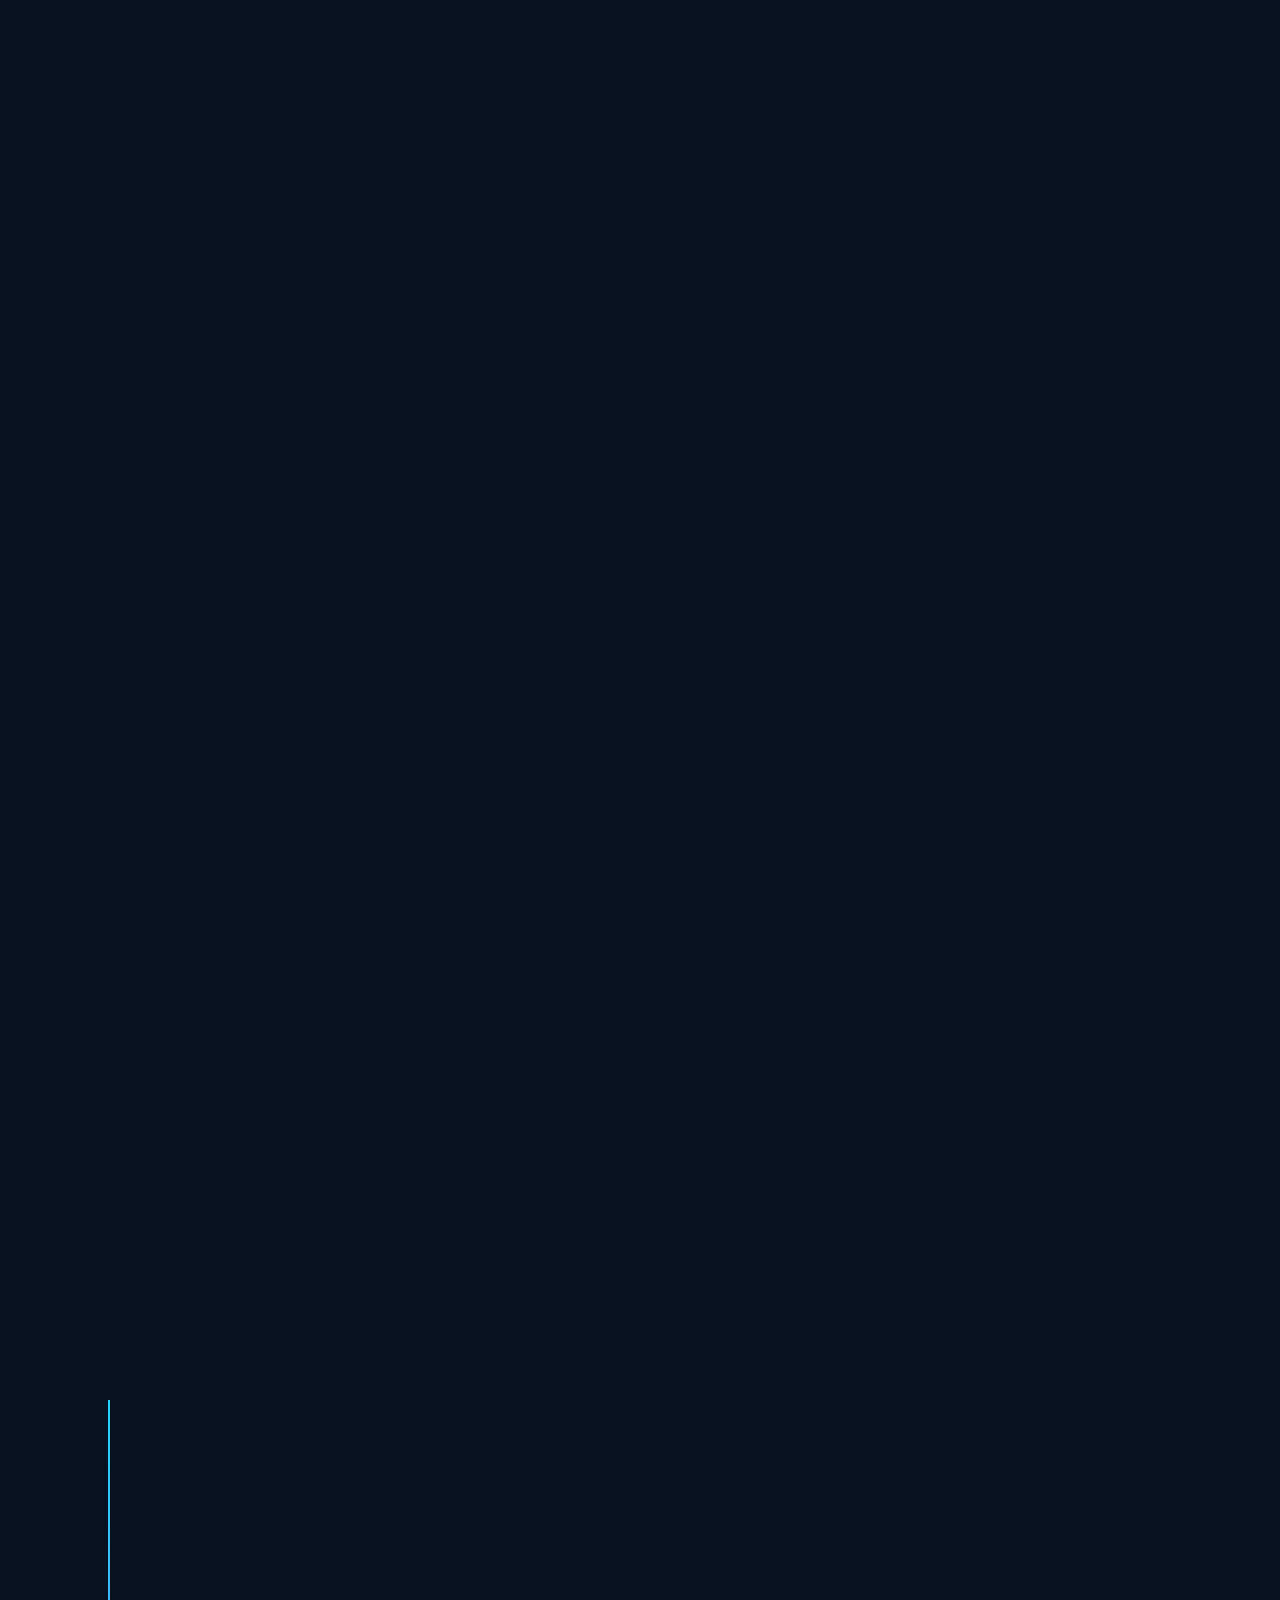
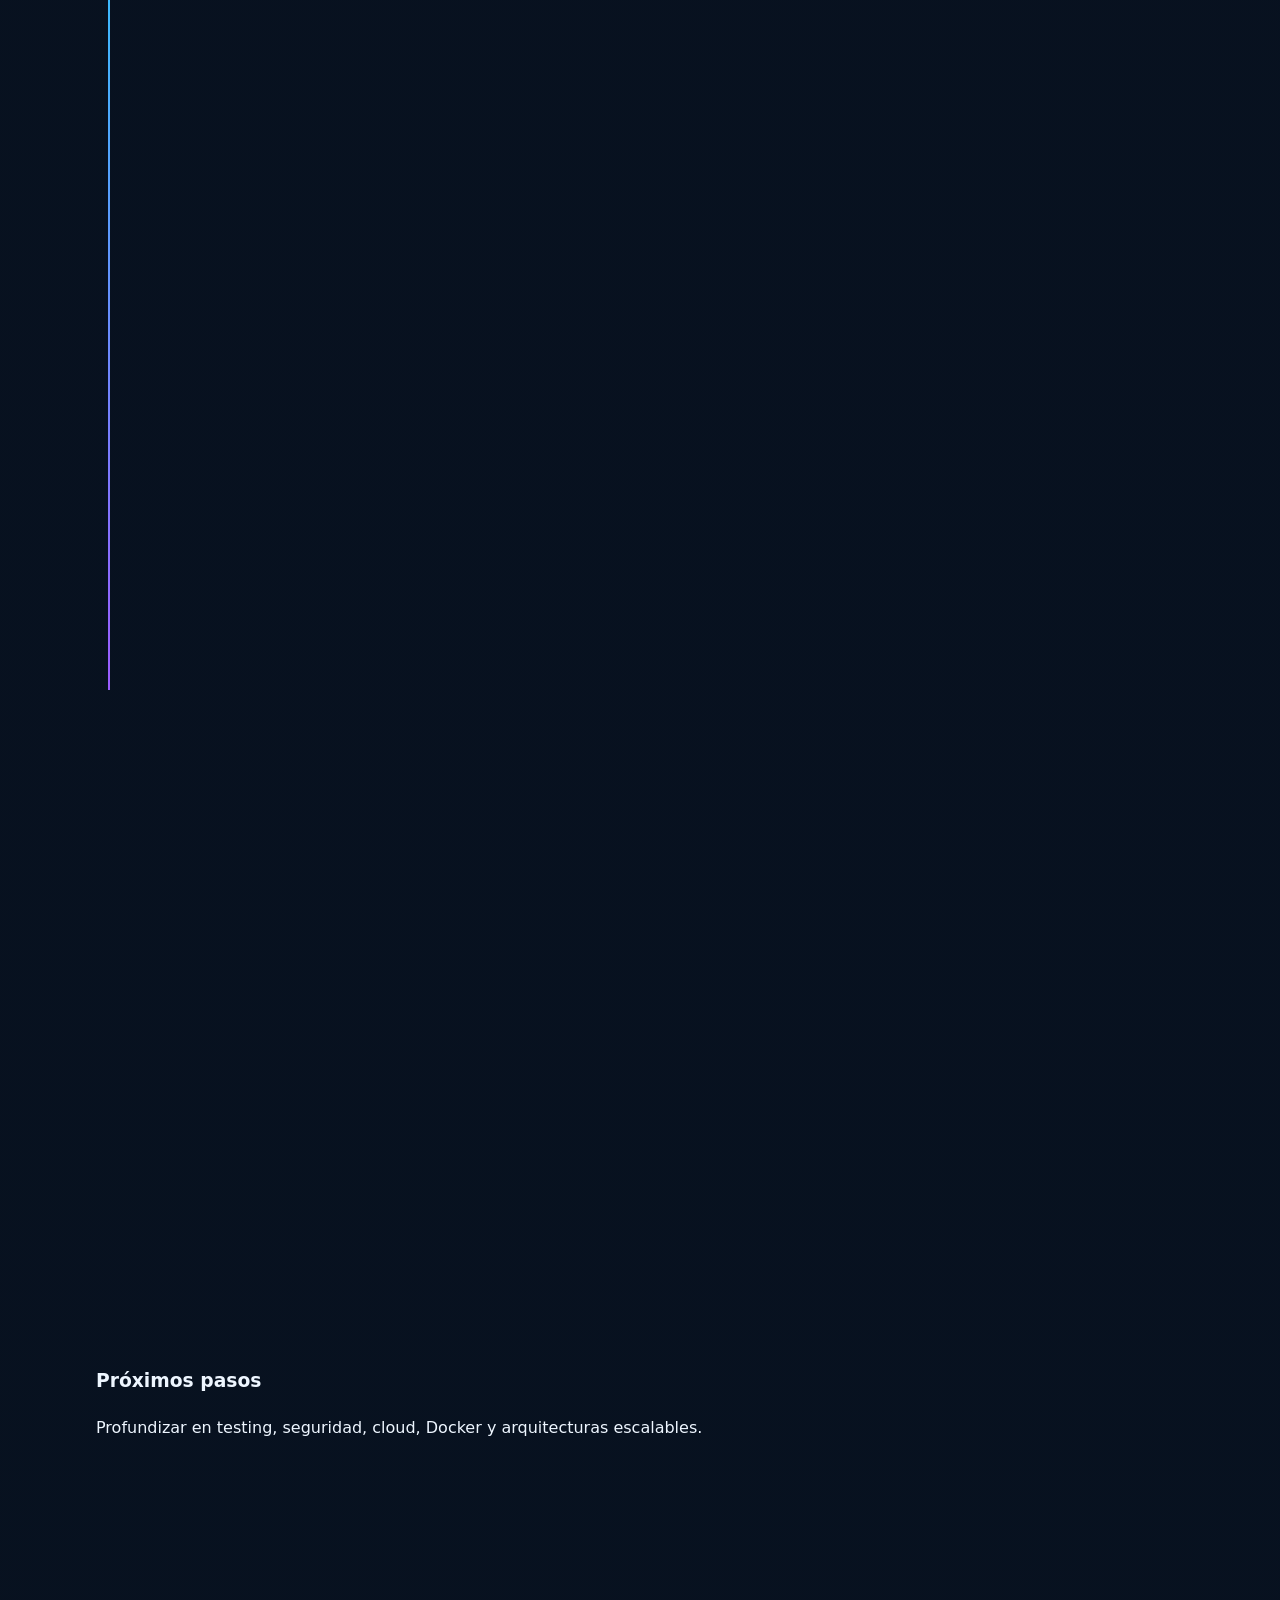
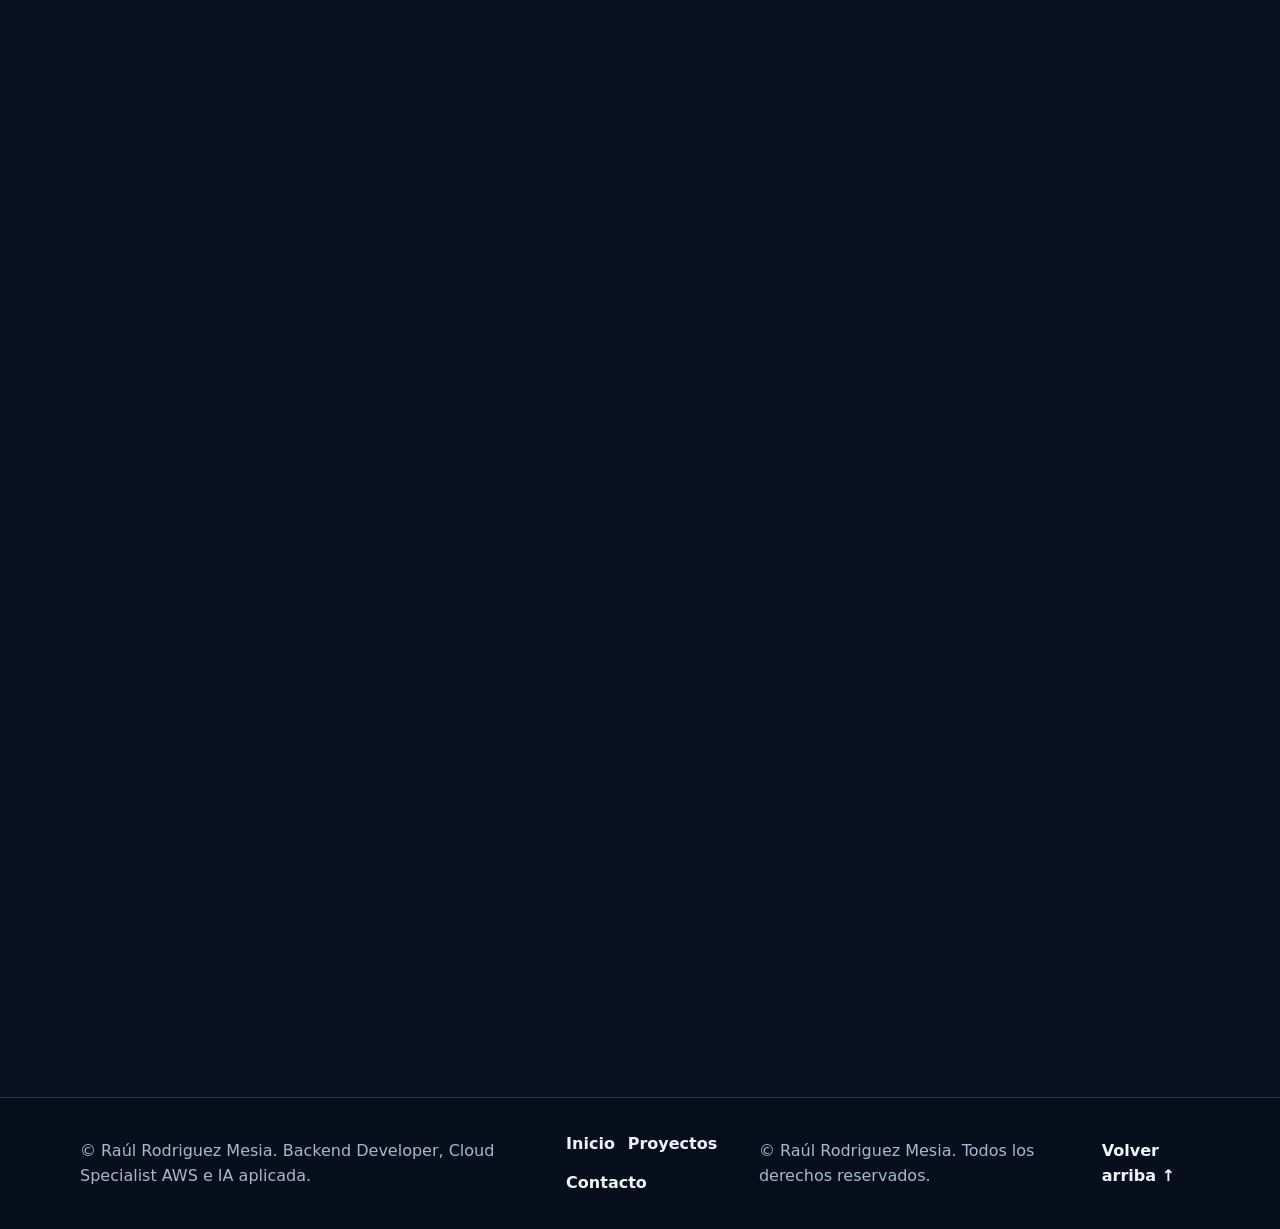
==== commit 198c6016: "Merge branch 'main' into fantastic-blackbird" ====
--- a/index.html
+++ b/index.html
@@ -3,6 +3,42 @@
 <head>
   <meta charset="UTF-8">
   <meta name="viewport" content="width=device-width, initial-scale=1.0">
+  <meta name="description" content="Portafolio profesional de Raúl Rodriguez Mesia: Backend Developer Java/Spring Boot, Cloud Specialist AWS, Python, APIs REST, AI Agents y desarrollo Full Stack.">
+  <meta name="keywords" content="Raúl Rodriguez Mesia, portafolio, Java, Spring Boot, Python, AWS, APIs REST, AI Agents, Full Stack, Backend Developer, Cloud Specialist">
+  <meta name="author" content="Raúl Rodriguez Mesia">
+  <meta name="robots" content="index, follow">
+  <meta property="og:title" content="Raúl Rodriguez Mesia | Backend Developer & Cloud Specialist">
+  <meta property="og:description" content="Portafolio profesional con proyectos en Java, Spring Boot, Python, AWS, AI Agents, APIs REST, serverless y aplicaciones web.">
+  <meta property="og:type" content="website">
+  <meta property="og:url" content="https://raulrodriguezmesia-blip.github.io/">
+  <meta property="og:image" content="https://raulrodriguezmesia-blip.github.io/assets/og-image.svg">
+  <meta property="og:locale" content="es_PE">
+  <meta property="og:site_name" content="Raúl Rodriguez Mesia">
+  <meta name="twitter:card" content="summary_large_image">
+  <meta name="twitter:title" content="Raúl Rodriguez Mesia | Backend Developer & Cloud Specialist">
+  <meta name="twitter:description" content="Portafolio profesional con proyectos en Java, Spring Boot, Python, AWS, AI Agents, APIs REST, serverless y aplicaciones web.">
+  <meta name="twitter:image" content="https://raulrodriguezmesia-blip.github.io/assets/og-image.svg">
+  <meta name="theme-color" content="#07111f">
+  <link rel="icon" href="assets/favicon.svg" type="image/svg+xml">
+  <link rel="canonical" href="https://raulrodriguezmesia-blip.github.io/">
+  <link rel="stylesheet" href="styles.css">
+
+  <script type="application/ld+json">
+  {
+    "@context": "https://schema.org",
+    "@type": "Person",
+    "name": "Raúl Rodriguez Mesia",
+    "jobTitle": "Backend Developer | Cloud Specialist AWS",
+    "url": "https://raulrodriguezmesia-blip.github.io/",
+    "sameAs": [
+      "https://github.com/raulrodriguezmesia-blip",
+      "https://www.linkedin.com/in/raul-rodriguez-mesia/"
+    ],
+    "telephone": ["+51966105289", "+51920157695"],
+    "email": "raulrodriguezmesia@gmail.com",
+    "knowsAbout": ["Java", "Spring Boot", "Python", "AWS", "APIs REST", "SQL", "Docker", "Serverless", "AI Agents", "GitHub Pages"]
+  }
+  </script>
   <meta name="description" content="Portafolio profesional de Raúl Rodriguez Mesia: Ingeniero en Informática, desarrollador Java, Spring Boot y Full Stack.">
   <meta name="keywords" content="Raúl Rodriguez Mesia, portafolio, Java, Spring Boot, Full Stack, Backend, DevOps">
   <meta name="author" content="Raúl Rodriguez Mesia">
@@ -14,6 +50,7 @@
 </head>
 <body>
   <a class="skip-link" href="#main">Saltar al contenido principal</a>
+  <canvas id="bg-canvas" aria-hidden="true"></canvas>
 
   <header class="site-header" data-reveal>
     <nav class="nav container" aria-label="Navegación principal">
@@ -43,9 +80,28 @@
     </nav>
   </header>
 
-  <main id="main">
+  <main id="main" tabindex="-1">
     <section class="hero container" id="inicio">
       <div class="hero-copy" data-reveal>
+        <p class="eyebrow">Backend Developer · Cloud Specialist AWS · AI Agent Developer</p>
+        <h1>Desarrollo software backend, cloud y agentes de IA con enfoque profesional y orientado a resultados.</h1>
+        <p class="hero-text">
+          Soy <strong>Raúl Rodriguez Mesia</strong>, Ingeniero en Informática con experiencia práctica en Java,
+          Spring Boot, Python, AWS, APIs REST, SQL, Docker, serverless y desarrollo web.
+          Mi portafolio reúne proyectos de backend, cloud, machine learning y agentes de IA construidos para demostrar capacidad técnica real.
+        </p>
+
+        <div class="chip-list" aria-label="Tecnologías principales">
+          <span class="chip">Java</span>
+          <span class="chip">Spring Boot</span>
+          <span class="chip">Python</span>
+          <span class="chip">AWS</span>
+          <span class="chip">REST APIs</span>
+          <span class="chip">SQL</span>
+          <span class="chip">Docker</span>
+          <span class="chip">AI Agents</span>
+        </div>
+
         <p class="eyebrow">Ingeniero en Informática · Desarrollador Backend / Full Stack</p>
         <h1>Construyo soluciones digitales sólidas, escalables y orientadas a resultados.</h1>
         <p class="hero-text">
@@ -83,6 +139,20 @@
 
     <section class="stats container" aria-label="Resumen profesional" data-reveal>
       <article>
+        <strong>11</strong>
+        <span>Repositorios públicos en GitHub</span>
+      </article>
+      <article>
+        <strong>+7</strong>
+        <span>Proyectos técnicos visibles</span>
+      </article>
+      <article>
+        <strong>R2 0.883</strong>
+        <span>Modelo ML de predicción AWS</span>
+      </article>
+      <article>
+        <strong>5 fases</strong>
+        <span>Pipeline de análisis de código IA</span>
         <strong>+4</strong>
         <span>Proyectos destacados</span>
       </article>
@@ -166,6 +236,34 @@
         <p class="eyebrow">Perfil profesional</p>
         <h2>Sobre mí</h2>
         <p>
+          Mi objetivo profesional es crecer como desarrollador backend y cloud, aportando soluciones confiables,
+          documentación clara, código mantenible y capacidad de aprendizaje rápido en entornos técnicos exigentes.
+        </p>
+      </div>
+
+      <div class="profile-grid">
+        <article class="glass-card profile-card" data-reveal>
+          <h3>Ubicación y formación</h3>
+          <p>
+            Ubicado en Perú, Tumbes. Formación en Ingeniería en Informática en el Instituto Universitario de los Llanos.
+            Perfil orientado a backend, cloud, bases de datos y automatización.
+          </p>
+        </article>
+
+        <article class="glass-card profile-card" data-reveal>
+          <h3>Enfoque técnico</h3>
+          <p>
+            Desarrollo aplicaciones backend con Java y Spring Boot, APIs REST, persistencia SQL, Python, machine learning,
+            arquitecturas serverless en AWS y agentes de IA con Microsoft Foundry.
+          </p>
+        </article>
+
+        <article class="glass-card profile-card" data-reveal>
+          <h3>Experiencia profesional adicional</h3>
+          <p>
+            Experiencia en atención al cliente y caja en Arequipa Expreso Marvisur, aportando comunicación, disciplina operativa,
+            resolución de incidencias y trato directo con usuarios.
+          </p>
           Soy un desarrollador enfocado en crear aplicaciones backend confiables, integraciones limpias y experiencias web funcionales.
           Me interesa resolver problemas reales con buenas prácticas, documentación clara y tecnología adecuada para cada caso.
         </p>
@@ -186,6 +284,8 @@
         <article class="glass-card" data-reveal>
           <h3>Objetivo</h3>
           <p>
+            Interesado en oportunidades como Backend Developer, Java Developer, Spring Boot Developer, Cloud Practitioner,
+            AI Agent Developer o proyectos freelance relacionados con automatización y software.
             Continuar creciendo como desarrollador de software, participar en proyectos desafiantes y aportar soluciones
             que mejoren procesos, productos y experiencia de usuario.
           </p>
@@ -195,6 +295,7 @@
 
     <section class="section container" id="skills">
       <div class="section-heading" data-reveal>
+        <p class="eyebrow">Stack técnico</p>
         <p class="eyebrow">Tecnologías</p>
         <h2>Skills principales</h2>
       </div>
@@ -203,11 +304,58 @@
         <article class="skill-card" data-reveal>
           <span class="skill-icon">☕</span>
           <h3>Backend Java</h3>
+          <p>Java, POO, JDBC, JPA/Hibernate, Maven, validaciones, manejo de errores, separación por capas y código limpio.</p>
           <p>Programación orientada a objetos, patrones de diseño, APIs, validaciones y arquitectura modular.</p>
         </article>
         <article class="skill-card" data-reveal>
           <span class="skill-icon">🌱</span>
           <h3>Spring Boot</h3>
+          <p>APIs REST, controllers, servicios, repositorios, documentación Swagger/OpenAPI, manejo de excepciones y principios de microservicios.</p>
+        </article>
+        <article class="skill-card" data-reveal>
+          <span class="skill-icon">P</span>
+          <h3>Python e IA</h3>
+          <p>Python, scikit-learn, pandas, numpy, FastAPI, machine learning, agentes de IA, análisis de código y automatización.</p>
+        </article>
+        <article class="skill-card" data-reveal>
+          <span class="skill-icon">A</span>
+          <h3>AWS y Cloud</h3>
+          <p>S3, IAM, EC2, VPC, Lambda, DynamoDB, API Gateway, RDS, SQS, SNS, EventBridge, ECS/Fargate y seguridad básica.</p>
+        </article>
+        <article class="skill-card" data-reveal>
+          <span class="skill-icon">D</span>
+          <h3>Bases de datos</h3>
+          <p>SQL, MySQL, modelado relacional, consultas, persistencia con JDBC/JPA y diseño de estructuras de datos.</p>
+        </article>
+        <article class="skill-card" data-reveal>
+          <span class="skill-icon">W</span>
+          <h3>Web y DevOps</h3>
+          <p>HTML semántico, CSS moderno, JavaScript vanilla, GitHub Pages, Docker, GitHub Actions, Git y documentación técnica.</p>
+        </article>
+      </div>
+    </section>
+
+    <section class="section container" id="certificaciones">
+      <div class="section-heading center" data-reveal>
+        <p class="eyebrow">Certificaciones y aprendizaje</p>
+        <h2>Certificaciones en progreso</h2>
+        <p>
+          Información tomada del perfil público de LinkedIn y repositorios visibles.
+        </p>
+      </div>
+
+      <div class="cert-grid">
+        <article class="cert-card" data-reveal>
+          <h3>AWS Cloud Practitioner</h3>
+          <p>Certificación en progreso, alineada con proyectos prácticos de S3, IAM, Lambda, DynamoDB, API Gateway, RDS, SQS, SNS, EventBridge y ECS/Fargate.</p>
+        </article>
+        <article class="cert-card" data-reveal>
+          <h3>Oracle Certified Associate</h3>
+          <p>Certificación en progreso, complementaria al perfil Java y al aprendizaje continuo en desarrollo backend.</p>
+        </article>
+        <article class="cert-card" data-reveal>
+          <h3>Aprendizaje AWS</h3>
+          <p>Práctica reciente con hosting estático en S3, políticas de acceso público, seguridad S3, mejores prácticas IAM y arquitecturas serverless.</p>
           <p>REST controllers, servicios, repositorios, JPA/Hibernate, seguridad básica y documentación.</p>
         </article>
         <article class="skill-card" data-reveal>
@@ -236,6 +384,7 @@
     <section class="section container" id="proyectos">
       <div class="section-heading split" data-reveal>
         <div>
+          <p class="eyebrow">Portafolio técnico</p>
           <p class="eyebrow">Portafolio</p>
           <h2>Proyectos destacados</h2>
         </div>
@@ -250,6 +399,17 @@
       <div class="projects-grid">
         <article class="project-card" data-category="cloud python ai" data-reveal>
           <div class="project-top">
+            <span class="project-badge">Agents League 2026</span>
+            <span class="project-badge">Reasoning Agents</span>
+          </div>
+          <h3>Eros Code Analysis Agent</h3>
+          <p>Agente de IA para análisis de código con pipeline de 5 fases: sintaxis, calidad, seguridad OWASP, rendimiento y refactorización.</p>
+          <div class="project-metrics">
+            <span class="metric">Microsoft Foundry IQ</span>
+            <span class="metric">Azure Agent Server</span>
+            <span class="metric">JSON estructurado</span>
+          </div>
+          <a class="project-link" href="https://github.com/raulrodriguezmesia-blip/eros-code-analysis-agent" target="_blank" rel="noopener">Ver repositorio →</a>
             <span class="project-badge">AWS</span>
             <span class="project-badge">Machine Learning</span>
           </div>
@@ -260,6 +420,17 @@
 
         <article class="project-card" data-category="cloud" data-reveal>
           <div class="project-top">
+            <span class="project-badge">FastAPI</span>
+            <span class="project-badge">Docker</span>
+          </div>
+          <h3>AWS Cost Optimizer ML</h3>
+          <p>Modelo de machine learning para predecir costos AWS usando RandomForest, validación temporal y API REST para predicciones.</p>
+          <div class="project-metrics">
+            <span class="metric">R2 0.883</span>
+            <span class="metric">RMSE 3.48</span>
+            <span class="metric">GitHub Actions</span>
+          </div>
+          <a class="project-link" href="https://github.com/raulrodriguezmesia-blip/aws-cost-optimizer-ml" target="_blank" rel="noopener">Ver repositorio →</a>
             <span class="project-badge">AWS</span>
             <span class="project-badge">Serverless</span>
           </div>
@@ -270,6 +441,16 @@
 
         <article class="project-card" data-category="backend java fullstack" data-reveal>
           <div class="project-top">
+            <span class="project-badge">Java</span>
+            <span class="project-badge">MySQL</span>
+          </div>
+          <h3>Sistema Alcaldía</h3>
+          <p>Sistema administrativo de gestión de empleados con enfoque en seguridad, control de acceso, respaldo y continuidad operativa.</p>
+          <div class="project-metrics">
+            <span class="metric">JDBC</span>
+            <span class="metric">SHA-256 / BCrypt</span>
+            <span class="metric">Backup</span>
+          </div>
             <span class="project-badge">Spring Boot</span>
             <span class="project-badge">SQL</span>
           </div>
@@ -284,6 +465,12 @@
             <span class="project-badge">JPA</span>
           </div>
           <h3>Sistema de Ferretería</h3>
+          <p>Aplicación para gestión de inventario y operaciones comerciales con persistencia de datos y consultas web.</p>
+          <div class="project-metrics">
+            <span class="metric">Java</span>
+            <span class="metric">SQL</span>
+            <span class="metric">Web</span>
+          </div>
           <p>Gestión de inventario y operaciones comerciales con persistencia de datos y flujo de negocio definido.</p>
           <a class="project-link" href="https://github.com/raulrodriguezmesia-blip/ferreteria" target="_blank" rel="noopener">Ver repositorio →</a>
         </article>
@@ -293,46 +480,52 @@
             <span class="project-badge">REST API</span>
             <span class="project-badge">Spring</span>
           </div>
+          <h3>Spring Boot API REST</h3>
+          <p>API RESTful con Spring Boot, validación de datos, manejo de excepciones, Maven y documentación Swagger/OpenAPI.</p>
+          <div class="project-metrics">
+            <span class="metric">Controllers</span>
+            <span class="metric">Swagger</span>
+            <span class="metric">Maven</span>
+          </div>
           <h3>API REST con Spring Boot</h3>
           <p>Implementación de servicios REST para gestionar recursos, peticiones HTTP y respuestas estructuradas.</p>
           <a class="project-link" href="https://github.com/raulrodriguezmesia-blip/springboot" target="_blank" rel="noopener">Ver repositorio →</a>
         </article>
 
-        <article class="project-card featured" data-category="java backend" data-reveal>
+        <article class="project-card" data-category="java backend" data-reveal>
           <div class="project-top">
+            <span class="project-badge">JUnit 5</span>
+            <span class="project-badge">CRUD</span>
+          </div>
+          <h3>Java Junior Portfolio</h3>
+          <p>Aplicación de consola CRUD con validaciones, persistencia en JSON/TXT/CSV, consumo de API REST y pruebas unitarias.</p>
+          <div class="project-metrics">
+            <span class="metric">Jackson</span>
+            <span class="metric">Maven</span>
+            <span class="metric">Tests</span>
+          </div>
+          <a class="project-link" href="https://github.com/raulrodriguezmesia-blip/java-junior-portfolio" target="_blank" rel="noopener">Ver repositorio →</a>
+            <span class="project-badge">Java</span>
             <span class="project-badge">Spring Boot</span>
-            <span class="project-badge">Redis</span>
-            <span class="project-badge">CI/CD</span>
-            <span class="project-badge">Observabilidad</span>
-          </div>
-          <h3>Resilient Feature Flag Manager – Spring Boot & Redis</h3>
-          <p>
-            Este proyecto demuestra mi capacidad para llevar un servicio de backend desde el diseño hasta un entorno automatizado, contenerizado y listo para producción, aplicando prácticas modernas de DevOps.
-          </p>
-          <p><strong>Lo que demuestra este proyecto:</strong></p>
-          <ul class="check-list">
-            <li>🧠 Pensamiento de diseño de sistemas: desde los requisitos hasta la arquitectura escalable.</li>
-            <li>🔧 Responsabilidad total de DevOps: código, contenedores, CI/CD, observabilidad.</li>
-            <li>🔒 Mentalidad centrada en la seguridad: JWT, RBAC, rotación de tokens desde el primer día.</li>
-            <li>📊 Madurez operativa: el sistema es observable, no solo funcional.</li>
-            <li>🚀 Disciplina de producción: Makefile, Docker Compose, GitHub Actions; no es solo una demostración.</li>
-          </ul>
-          <p><strong>🎯 Objetivo</strong></p>
-          <p>Diseñar e implementar un servicio de indicadores de características listo para producción que demuestre madurez en la ingeniería de backend de extremo a extremo:</p>
-          <ul class="check-list">
-            <li>✅ API REST segura con autenticación JWT + rotación de tokens de actualización</li>
-            <li>✅ Almacenamiento en caché con respaldo de Redis para la evaluación de indicadores de alto rendimiento.</li>
-            <li>✅ Actualizaciones en tiempo real mediante WebSocket / Eventos enviados por el servidor (SSE)</li>
-            <li>✅ Pila completa de observabilidad (Actuator + Prometheus + Grafana)</li>
-            <li>✅ Pipeline de CI/CD automatizado con GitHub Actions</li>
-            <li>✅ Orquestación de contenedores mediante Docker Compose</li>
-            <li>✅ Automatización de Makefile para la experiencia del desarrollador</li>
-          </ul>
+          </div>
+          <h3>Excepciones Java/Spring Boot</h3>
+          <p>Distinción entre excepciones compilador y runtime, manejo de errores y buenas prácticas en Java y Spring Boot.</p>
           <a class="project-link" href="https://github.com/raulrodriguezmesia-blip/excepciones" target="_blank" rel="noopener">Ver repositorio →</a>
         </article>
 
         <article class="project-card" data-category="java" data-reveal>
           <div class="project-top">
+            <span class="project-badge">AWS</span>
+            <span class="project-badge">Serverless</span>
+          </div>
+          <h3>AWS Portfolio</h3>
+          <p>Conjunto de prácticas cloud con simuladores, arquitecturas serverless, S3, Lambda, DynamoDB, API Gateway, RDS, SQS, SNS, EventBridge y ECS/Fargate.</p>
+          <div class="project-metrics">
+            <span class="metric">IAM</span>
+            <span class="metric">S3</span>
+            <span class="metric">Fargate</span>
+          </div>
+          <a class="project-link" href="https://github.com/raulrodriguezmesia-blip/Aws-Portfolio-final" target="_blank" rel="noopener">Ver repositorio →</a>
             <span class="project-badge">POO</span>
             <span class="project-badge">CRUD</span>
           </div>
@@ -343,6 +536,65 @@
       </div>
     </section>
 
+    <section class="section container" id="hackathon">
+      <div class="section-heading" data-reveal>
+        <p class="eyebrow">Hackathon</p>
+        <h2>Agents League Hackathon 2026</h2>
+        <p>
+          Participación en el track <strong>Reasoning Agents</strong> con <strong>Eros Code Analysis Agent</strong>,
+          un agente de análisis de código construido para Microsoft Foundry y Azure.
+        </p>
+      </div>
+
+      <div class="hackathon-card" data-reveal>
+        <div>
+          <h3>Qué se construyó</h3>
+          <p>
+            Un agente multi-paso que analiza código vulnerable y genera reportes estructurados con hallazgos,
+            recomendaciones y propuestas de mitigación.
+          </p>
+        </div>
+        <ul class="impact-list">
+          <li>Pipeline de 5 fases: sintaxis, calidad, seguridad, rendimiento y refactorización.</li>
+          <li>Integración conceptual con Microsoft Foundry IQ y Foundry Toolbox.</li>
+          <li>Salida determinista en JSON para consumo por herramientas o dashboards.</li>
+          <li>Demo técnica, simulación local y tests internos de validación.</li>
+          <li>Enfoque profesional: sin credenciales hardcodeadas, configuración por entorno y documentación técnica.</li>
+        </ul>
+        <a class="btn btn-secondary" href="https://github.com/raulrodriguezmesia-blip/eros-code-analysis-agent" target="_blank" rel="noopener">Ver proyecto del hackathon</a>
+      </div>
+    </section>
+
+    <section class="section container" id="cloud">
+      <div class="section-heading" data-reveal>
+        <p class="eyebrow">Cloud AWS</p>
+        <h2>Práctica aplicada en AWS</h2>
+        <p>
+          El portafolio incluye proyectos y prácticas orientadas a cloud, serverless, seguridad básica y arquitecturas escalables.
+        </p>
+      </div>
+
+      <div class="cloud-grid">
+        <article class="glass-card" data-reveal>
+          <h3>Serverless</h3>
+          <p>Lambda, DynamoDB, API Gateway, RDS, SQS, SNS y EventBridge aplicados en simuladores interactivos AWS.</p>
+        </article>
+        <article class="glass-card" data-reveal>
+          <h3>Infraestructura</h3>
+          <p>Prácticas con EC2, S3, IAM y VPC, enfocadas en seguridad, permisos y despliegue de activos estáticos.</p>
+        </article>
+        <article class="glass-card" data-reveal>
+          <h3>Contenedores</h3>
+          <p>Uso de Docker y ECS/Fargate para empaquetar servicios y preparar despliegues cloud más reproducibles.</p>
+        </article>
+        <article class="glass-card" data-reveal>
+          <h3>Seguridad básica</h3>
+          <p>Aplicación de mejores prácticas IAM, políticas S3, configuración por entorno y ausencia de credenciales en código.</p>
+        </article>
+      </div>
+    </section>
+
+    <section class="section container" id="trayectoria">
     <section class="section container" id="experiencia">
       <div class="section-heading" data-reveal>
         <p class="eyebrow">Trayectoria</p>
@@ -353,27 +605,79 @@
         <article class="timeline-item" data-reveal>
           <span class="timeline-dot"></span>
           <div>
-            <h3>Fundamentos de programación</h3>
-            <p>Java, lógica, POO, estructuras de control y resolución de problemas.</p>
+            <h3>Ingeniería en Informática</h3>
+            <p>Formación en programación, bases de datos, administración de sistemas y fundamentos de ingeniería de software.</p>
           </div>
         </article>
         <article class="timeline-item" data-reveal>
           <span class="timeline-dot"></span>
           <div>
-            <h3>Backend y bases de datos</h3>
-            <p>Spring Boot, APIs REST, JPA/Hibernate, SQL y modelado relacional.</p>
+            <h3>Backend Java y bases de datos</h3>
+            <p>Proyectos con Java, JDBC, MySQL, JPA/Hibernate, CRUD, validaciones, persistencia y manejo de errores.</p>
           </div>
         </article>
         <article class="timeline-item" data-reveal>
           <span class="timeline-dot"></span>
           <div>
-            <h3>Desarrollo web integral</h3>
-            <p>HTML semántico, CSS moderno, JavaScript y experiencia de usuario responsiva.</p>
+            <h3>APIs REST y Spring Boot</h3>
+            <p>Desarrollo de servicios REST con Spring Boot, Maven, Swagger/OpenAPI, controladores, servicios y repositorios.</p>
+            <h3>Fundamentos de programación</h3>
+            <p>Java, lógica, POO, estructuras de control y resolución de problemas.</p>
           </div>
         </article>
         <article class="timeline-item" data-reveal>
           <span class="timeline-dot"></span>
           <div>
+            <h3>AWS y cloud práctico</h3>
+            <p>Prácticas con S3, IAM, Lambda, DynamoDB, API Gateway, RDS, SQS, SNS, EventBridge, ECS/Fargate y Docker.</p>
+            <h3>Backend y bases de datos</h3>
+            <p>Spring Boot, APIs REST, JPA/Hibernate, SQL y modelado relacional.</p>
+          </div>
+        </article>
+        <article class="timeline-item" data-reveal>
+          <span class="timeline-dot"></span>
+          <div>
+            <h3>Python, ML e IA</h3>
+            <p>Modelos predictivos con scikit-learn, FastAPI, Docker, GitHub Actions y agentes de IA para análisis de código.</p>
+            <h3>Desarrollo web integral</h3>
+            <p>HTML semántico, CSS moderno, JavaScript y experiencia de usuario responsiva.</p>
+          </div>
+        </article>
+        <article class="timeline-item" data-reveal>
+          <span class="timeline-dot"></span>
+          <div>
+            <h3>Agents League Hackathon 2026</h3>
+            <p>Participación en el track Reasoning Agents con Eros Code Analysis Agent, un proyecto de IA aplicado a calidad y seguridad de código.</p>
+          </div>
+        </article>
+      </div>
+
+      <p class="source-note" data-reveal>
+        Nota: En constante aplendizaje
+      </p>
+    </section>
+
+    <section class="section container" id="open-source">
+      <div class="section-heading" data-reveal>
+        <p class="eyebrow">GitHub</p>
+        <h2>Repositorios públicos</h2>
+        <p>
+          El perfil público de GitHub muestra múltiples proyectos orientados a Java, Spring Boot, AWS, Python, machine learning,
+          agentes de IA y portafolio profesional.
+        </p>
+      </div>
+
+      <div class="open-card" data-reveal>
+        <h3>Señales para reclutadores</h3>
+        <div class="stack-list">
+          <span>Commits y evolución de proyectos</span>
+          <span>READMEs técnicos</span>
+          <span>Demostración de backend</span>
+          <span>Prácticas cloud</span>
+          <span>Proyectos de IA</span>
+          <span>Portafolio desplegado en GitHub Pages</span>
+        </div>
+      </div>
             <h3>Próximos pasos</h3>
             <p>Profundizar en testing, seguridad, cloud, Docker y arquitecturas escalables.</p>
           </div>
@@ -387,6 +691,7 @@
           <p class="eyebrow">Contacto</p>
           <h2>Hablemos de tu próximo proyecto</h2>
           <p>
+            Si buscas apoyo en APIs REST, Java, Spring Boot, Python, AWS, automatización, agentes de IA o desarrollo web,
             Si buscas alguien para apoyar en backend, APIs, mantenimiento de aplicaciones o desarrollo web,
             puedes escribirme y coordinar una conversación.
           </p>
@@ -397,6 +702,35 @@
           </div>
         </div>
 
+        <form id="contact-form" class="contact-form" action="https://formspree.io/f/mgobjbny" method="POST" novalidate>
+          <div class="form-group">
+            <label for="nombre">Nombre</label>
+            <input id="nombre" type="text" name="nombre" placeholder="Tu nombre" required autocomplete="name" aria-describedby="nombre-hint" aria-invalid="false">
+            <span id="nombre-hint" class="field-hint" aria-live="polite"></span>
+          </div>
+          <div class="form-group">
+            <label for="email">Email</label>
+            <input id="email" type="email" name="email" placeholder="tu@email.com" required autocomplete="email" inputmode="email" aria-describedby="email-hint" aria-invalid="false">
+            <span id="email-hint" class="field-hint" aria-live="polite"></span>
+          </div>
+          <div class="form-group">
+            <label for="mensaje">Mensaje</label>
+            <textarea id="mensaje" name="mensaje" rows="5" placeholder="Cuéntame qué necesitas..." required aria-describedby="mensaje-hint" aria-invalid="false"></textarea>
+            <span id="mensaje-hint" class="field-hint" aria-live="polite"></span>
+          </div>
+          <button type="submit" class="submit-btn">
+            <span class="btn-text">Enviar mensaje</span>
+            <span class="btn-loader" hidden>Enviando...</span>
+          </button>
+          <p id="form-status" class="form-status" role="status" aria-live="polite" aria-atomic="true"></p>
+          <div id="success-animation" class="success-animation" hidden aria-hidden="true">
+            <div class="success-icon">
+              <span class="success-circle"></span>
+              <span class="success-check">✓</span>
+            </div>
+            <p class="success-message">¡Gracias por contactarme! Tu mensaje ha sido enviado.</p>
+          </div>
+        </form>
         <a class="btn btn-primary" href="mailto:raulrodriguezmesia@gmail.com?subject=Contacto%20desde%20portafolio&body=Nombre:%20%0AEmail:%20%0AMensaje:%20">Enviar mensaje</a>
       </div>
     </section>
@@ -404,6 +738,12 @@
 
   <footer class="site-footer">
     <div class="container footer-content">
+      <p>© <span id="year"></span> Raúl Rodriguez Mesia. Backend Developer, Cloud Specialist AWS e IA aplicada.</p>
+      <div class="footer-links">
+        <a href="#inicio">Inicio</a>
+        <a href="#proyectos">Proyectos</a>
+        <a href="#contacto">Contacto</a>
+      </div>
       <p>© <span id="year"></span> Raúl Rodriguez Mesia. Todos los derechos reservados.</p>
       <a href="#inicio">Volver arriba ↑</a>
     </div>
--- a/styles.css
+++ b/styles.css
@@ -46,23 +46,33 @@
   min-height: 100vh;
   font-family: Inter, ui-sans-serif, system-ui, -apple-system, BlinkMacSystemFont, "Segoe UI", sans-serif;
   background:
+    linear-gradient(180deg, rgba(10, 15, 29, 0.72), rgba(7, 17, 31, 0.92)),
     radial-gradient(circle at top left, rgba(79, 140, 255, 0.22), transparent 32rem),
     radial-gradient(circle at top right, rgba(155, 92, 255, 0.18), transparent 30rem),
     linear-gradient(180deg, var(--bg), var(--bg-soft));
   color: var(--text);
   line-height: 1.6;
+  position: relative;
 }
 
 body::before {
   position: fixed;
   inset: 0;
-  z-index: -2;
+  z-index: 0;
   content: "";
   background-image:
-    linear-gradient(rgba(255, 255, 255, 0.04) 1px, transparent 1px),
-    linear-gradient(90deg, rgba(255, 255, 255, 0.04) 1px, transparent 1px);
+    linear-gradient(rgba(255, 255, 255, 0.035) 1px, transparent 1px),
+    linear-gradient(90deg, rgba(255, 255, 255, 0.035) 1px, transparent 1px);
   background-size: 56px 56px;
   mask-image: linear-gradient(to bottom, black, transparent 80%);
+  pointer-events: none;
+}
+
+.site-header,
+main,
+.site-footer {
+  position: relative;
+  z-index: 1;
 }
 
 /* Fondo sutil tecnológico */
@@ -80,6 +90,14 @@
 
 a {
   color: inherit;
+}
+
+a:focus-visible,
+button:focus-visible,
+input:focus-visible,
+textarea:focus-visible {
+  outline: 3px solid rgba(33, 212, 253, 0.75);
+  outline-offset: 3px;
 }
 
 img,
@@ -683,6 +701,10 @@
   background: linear-gradient(135deg, var(--primary), var(--accent));
 }
 
+.filter-btn:focus-visible {
+  outline-offset: 3px;
+}
+
 .projects-grid {
   grid-template-columns: repeat(4, 1fr);
 }
@@ -833,7 +855,6 @@
   background: rgba(255, 255, 255, 0.06);
   color: var(--text);
   padding: 0.9rem 1rem;
-  outline: none;
   transition: border-color 0.2s ease, box-shadow 0.2s ease;
 }
 
@@ -847,6 +868,12 @@
   box-shadow: 0 0 0 4px rgba(79, 140, 255, 0.18);
 }
 
+.contact-form input[aria-invalid="true"],
+.contact-form textarea[aria-invalid="true"] {
+  border-color: var(--danger);
+  box-shadow: 0 0 0 4px rgba(255, 107, 138, 0.16);
+}
+
 .form-status {
   min-height: 1.5rem;
   margin: 0;
@@ -860,6 +887,109 @@
 
 .form-status.error {
   color: var(--danger);
+}
+
+.form-group {
+  display: grid;
+  gap: 0.45rem;
+}
+
+.form-group label {
+  color: var(--muted);
+  font-weight: 800;
+}
+
+.field-hint {
+  min-height: 1.1rem;
+  color: var(--danger);
+  font-size: 0.82rem;
+  font-weight: 700;
+}
+
+.submit-btn {
+  display: inline-flex;
+  align-items: center;
+  justify-content: center;
+  gap: 0.55rem;
+  min-height: 48px;
+  padding: 0.85rem 1.2rem;
+  border: 1px solid transparent;
+  border-radius: 999px;
+  color: white;
+  background: linear-gradient(135deg, var(--primary), var(--accent));
+  box-shadow: 0 18px 36px rgba(79, 140, 255, 0.28);
+  font-weight: 800;
+  cursor: pointer;
+  transition: transform 0.2s ease, box-shadow 0.2s ease, opacity 0.2s ease;
+}
+
+.submit-btn:hover {
+  transform: translateY(-2px);
+  box-shadow: 0 22px 44px rgba(79, 140, 255, 0.34);
+}
+
+.submit-btn:disabled {
+  cursor: not-allowed;
+  opacity: 0.72;
+  transform: none;
+}
+
+.btn-loader {
+  color: white;
+}
+
+.success-animation {
+  display: grid;
+  place-items: center;
+  gap: 0.65rem;
+  padding: 0.75rem;
+  border: 1px solid rgba(61, 220, 151, 0.28);
+  border-radius: 18px;
+  background: rgba(61, 220, 151, 0.08);
+}
+
+.success-icon {
+  position: relative;
+  display: inline-flex;
+  align-items: center;
+  justify-content: center;
+}
+
+.success-circle {
+  width: 44px;
+  height: 44px;
+  border-radius: 999px;
+  border: 2px solid rgba(61, 220, 151, 0.55);
+  animation: success-pulse 1.8s ease-out infinite;
+}
+
+.success-check {
+  position: absolute;
+  color: var(--success);
+  font-size: 1.35rem;
+  font-weight: 900;
+}
+
+.success-message {
+  margin: 0;
+  color: var(--text);
+  font-size: 0.92rem;
+  font-weight: 700;
+  text-align: center;
+}
+
+@keyframes success-pulse {
+  0% {
+    box-shadow: 0 0 0 0 rgba(61, 220, 151, 0.35);
+  }
+
+  70% {
+    box-shadow: 0 0 0 14px rgba(61, 220, 151, 0);
+  }
+
+  100% {
+    box-shadow: 0 0 0 0 rgba(61, 220, 151, 0);
+  }
 }
 
 /* ===== Footer ===== */
@@ -1164,14 +1294,23 @@
   }
 }
 
-@media (max-width: 760px) {
-  .profile-grid,
-  .cert-grid,
-  .cloud-grid {
-    grid-template-columns: 1fr;
-  }
-
-  .hackathon-card {
-    border-radius: var(--radius);
+/* ===== Animated Tech Background ===== */
+#bg-canvas {
+  position: fixed;
+  inset: 0;
+  z-index: -1;
+  width: 100vw;
+  height: 100vh;
+  pointer-events: none;
+  background:
+    radial-gradient(circle at 15% 20%, rgba(56, 189, 248, 0.12), transparent 28rem),
+    radial-gradient(circle at 85% 10%, rgba(6, 182, 212, 0.10), transparent 30rem),
+    radial-gradient(circle at 50% 90%, rgba(155, 92, 255, 0.10), transparent 32rem),
+    #0a0f1d;
+}
+
+@media (prefers-reduced-motion: reduce) {
+  #bg-canvas {
+    opacity: 0.65;
   }
 }
--- a/styles.css
+++ b/styles.css
@@ -46,23 +46,33 @@
   min-height: 100vh;
   font-family: Inter, ui-sans-serif, system-ui, -apple-system, BlinkMacSystemFont, "Segoe UI", sans-serif;
   background:
+    linear-gradient(180deg, rgba(10, 15, 29, 0.72), rgba(7, 17, 31, 0.92)),
     radial-gradient(circle at top left, rgba(79, 140, 255, 0.22), transparent 32rem),
     radial-gradient(circle at top right, rgba(155, 92, 255, 0.18), transparent 30rem),
     linear-gradient(180deg, var(--bg), var(--bg-soft));
   color: var(--text);
   line-height: 1.6;
+  position: relative;
 }
 
 body::before {
   position: fixed;
   inset: 0;
-  z-index: -2;
+  z-index: 0;
   content: "";
   background-image:
-    linear-gradient(rgba(255, 255, 255, 0.04) 1px, transparent 1px),
-    linear-gradient(90deg, rgba(255, 255, 255, 0.04) 1px, transparent 1px);
+    linear-gradient(rgba(255, 255, 255, 0.035) 1px, transparent 1px),
+    linear-gradient(90deg, rgba(255, 255, 255, 0.035) 1px, transparent 1px);
   background-size: 56px 56px;
   mask-image: linear-gradient(to bottom, black, transparent 80%);
+  pointer-events: none;
+}
+
+.site-header,
+main,
+.site-footer {
+  position: relative;
+  z-index: 1;
 }
 
 /* Fondo sutil tecnológico */
@@ -80,6 +90,14 @@
 
 a {
   color: inherit;
+}
+
+a:focus-visible,
+button:focus-visible,
+input:focus-visible,
+textarea:focus-visible {
+  outline: 3px solid rgba(33, 212, 253, 0.75);
+  outline-offset: 3px;
 }
 
 img,
@@ -683,6 +701,10 @@
   background: linear-gradient(135deg, var(--primary), var(--accent));
 }
 
+.filter-btn:focus-visible {
+  outline-offset: 3px;
+}
+
 .projects-grid {
   grid-template-columns: repeat(4, 1fr);
 }
@@ -833,7 +855,6 @@
   background: rgba(255, 255, 255, 0.06);
   color: var(--text);
   padding: 0.9rem 1rem;
-  outline: none;
   transition: border-color 0.2s ease, box-shadow 0.2s ease;
 }
 
@@ -847,6 +868,12 @@
   box-shadow: 0 0 0 4px rgba(79, 140, 255, 0.18);
 }
 
+.contact-form input[aria-invalid="true"],
+.contact-form textarea[aria-invalid="true"] {
+  border-color: var(--danger);
+  box-shadow: 0 0 0 4px rgba(255, 107, 138, 0.16);
+}
+
 .form-status {
   min-height: 1.5rem;
   margin: 0;
@@ -860,6 +887,109 @@
 
 .form-status.error {
   color: var(--danger);
+}
+
+.form-group {
+  display: grid;
+  gap: 0.45rem;
+}
+
+.form-group label {
+  color: var(--muted);
+  font-weight: 800;
+}
+
+.field-hint {
+  min-height: 1.1rem;
+  color: var(--danger);
+  font-size: 0.82rem;
+  font-weight: 700;
+}
+
+.submit-btn {
+  display: inline-flex;
+  align-items: center;
+  justify-content: center;
+  gap: 0.55rem;
+  min-height: 48px;
+  padding: 0.85rem 1.2rem;
+  border: 1px solid transparent;
+  border-radius: 999px;
+  color: white;
+  background: linear-gradient(135deg, var(--primary), var(--accent));
+  box-shadow: 0 18px 36px rgba(79, 140, 255, 0.28);
+  font-weight: 800;
+  cursor: pointer;
+  transition: transform 0.2s ease, box-shadow 0.2s ease, opacity 0.2s ease;
+}
+
+.submit-btn:hover {
+  transform: translateY(-2px);
+  box-shadow: 0 22px 44px rgba(79, 140, 255, 0.34);
+}
+
+.submit-btn:disabled {
+  cursor: not-allowed;
+  opacity: 0.72;
+  transform: none;
+}
+
+.btn-loader {
+  color: white;
+}
+
+.success-animation {
+  display: grid;
+  place-items: center;
+  gap: 0.65rem;
+  padding: 0.75rem;
+  border: 1px solid rgba(61, 220, 151, 0.28);
+  border-radius: 18px;
+  background: rgba(61, 220, 151, 0.08);
+}
+
+.success-icon {
+  position: relative;
+  display: inline-flex;
+  align-items: center;
+  justify-content: center;
+}
+
+.success-circle {
+  width: 44px;
+  height: 44px;
+  border-radius: 999px;
+  border: 2px solid rgba(61, 220, 151, 0.55);
+  animation: success-pulse 1.8s ease-out infinite;
+}
+
+.success-check {
+  position: absolute;
+  color: var(--success);
+  font-size: 1.35rem;
+  font-weight: 900;
+}
+
+.success-message {
+  margin: 0;
+  color: var(--text);
+  font-size: 0.92rem;
+  font-weight: 700;
+  text-align: center;
+}
+
+@keyframes success-pulse {
+  0% {
+    box-shadow: 0 0 0 0 rgba(61, 220, 151, 0.35);
+  }
+
+  70% {
+    box-shadow: 0 0 0 14px rgba(61, 220, 151, 0);
+  }
+
+  100% {
+    box-shadow: 0 0 0 0 rgba(61, 220, 151, 0);
+  }
 }
 
 /* ===== Footer ===== */
@@ -1164,14 +1294,23 @@
   }
 }
 
-@media (max-width: 760px) {
-  .profile-grid,
-  .cert-grid,
-  .cloud-grid {
-    grid-template-columns: 1fr;
-  }
-
-  .hackathon-card {
-    border-radius: var(--radius);
+/* ===== Animated Tech Background ===== */
+#bg-canvas {
+  position: fixed;
+  inset: 0;
+  z-index: -1;
+  width: 100vw;
+  height: 100vh;
+  pointer-events: none;
+  background:
+    radial-gradient(circle at 15% 20%, rgba(56, 189, 248, 0.12), transparent 28rem),
+    radial-gradient(circle at 85% 10%, rgba(6, 182, 212, 0.10), transparent 30rem),
+    radial-gradient(circle at 50% 90%, rgba(155, 92, 255, 0.10), transparent 32rem),
+    #0a0f1d;
+}
+
+@media (prefers-reduced-motion: reduce) {
+  #bg-canvas {
+    opacity: 0.65;
   }
 }
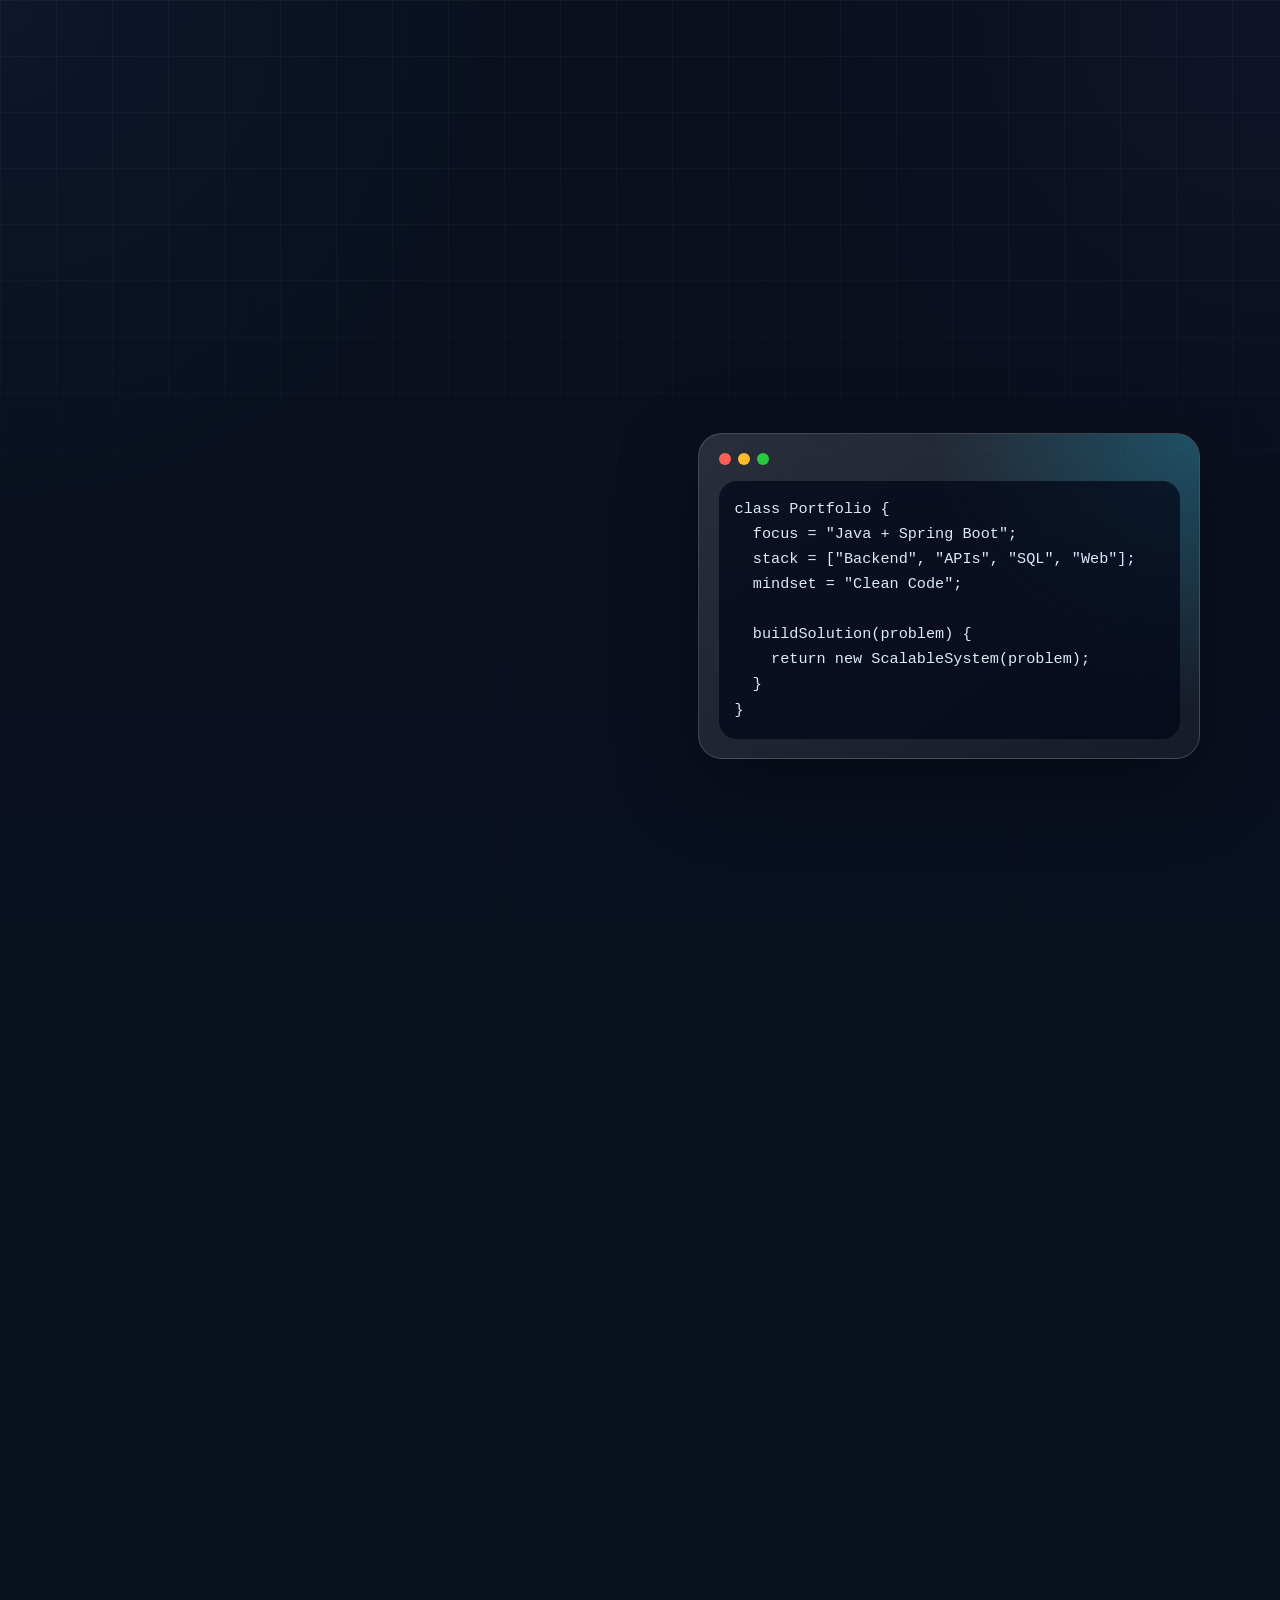
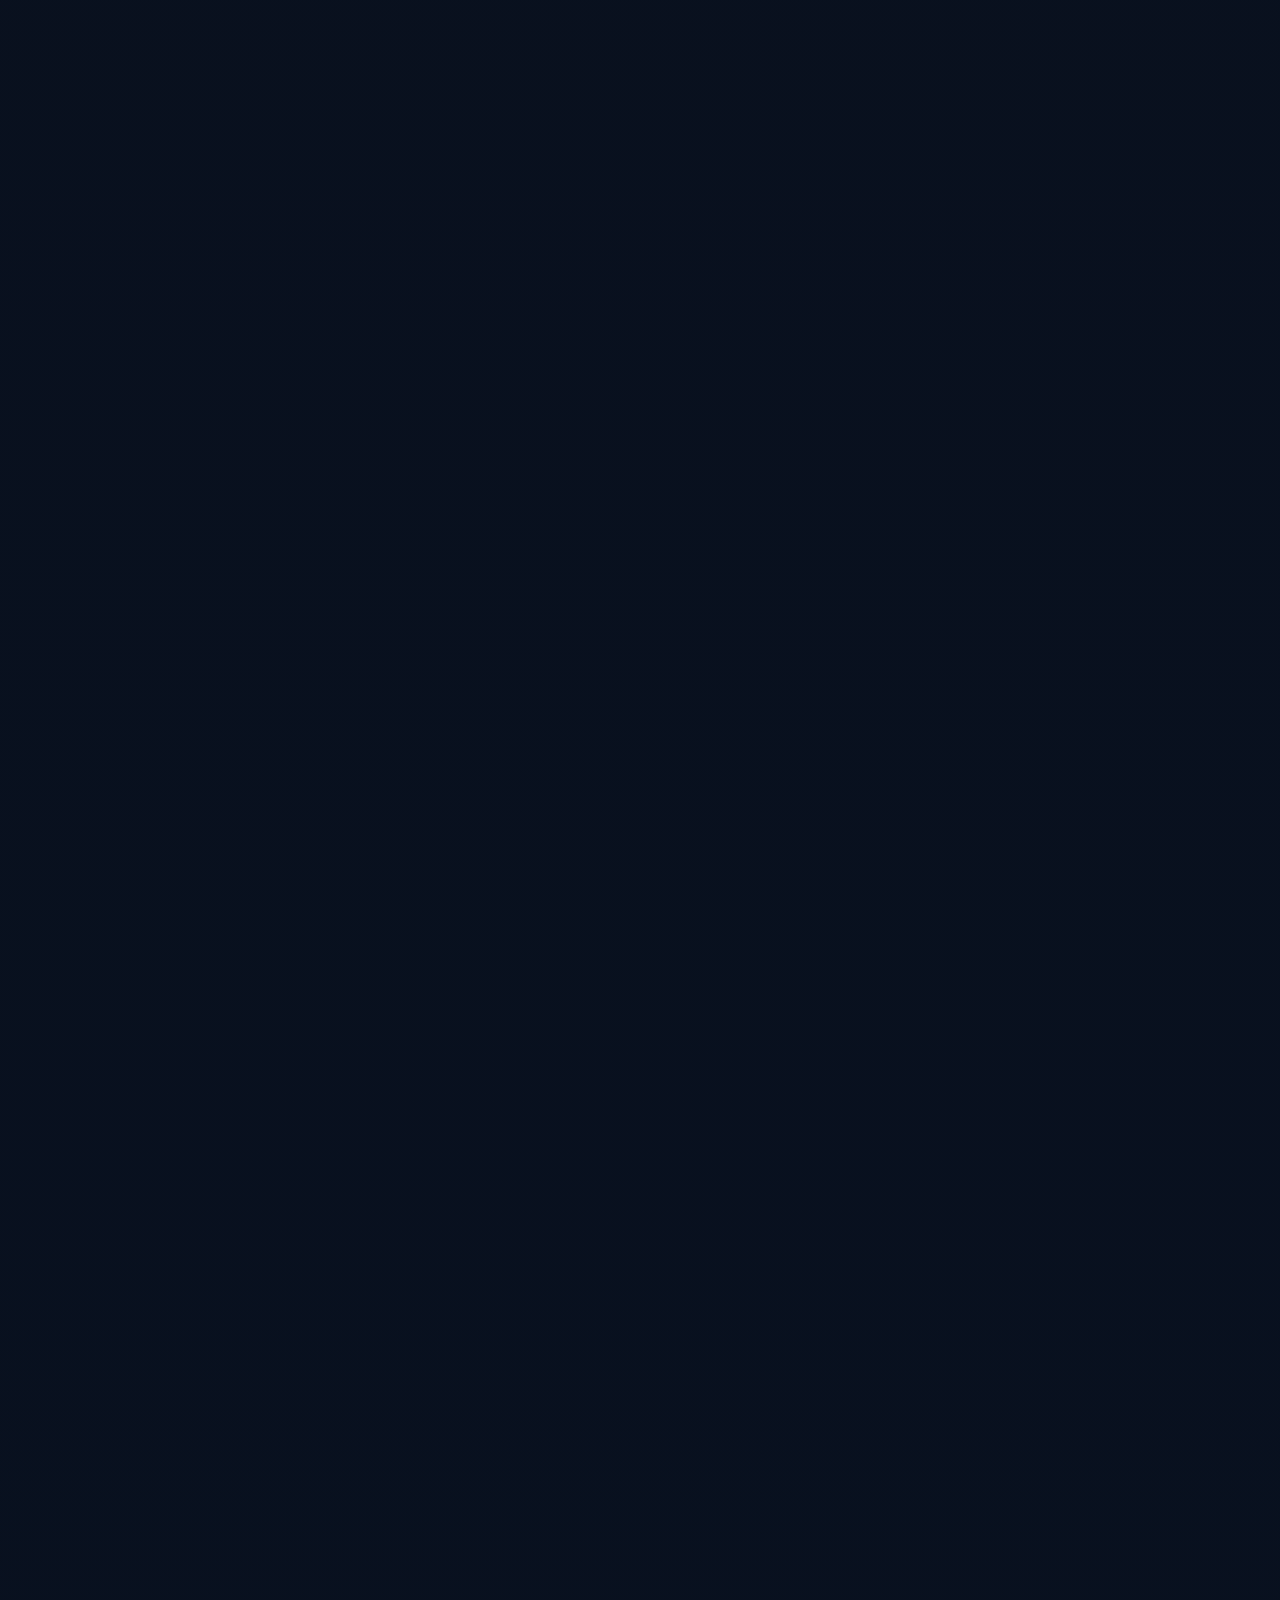
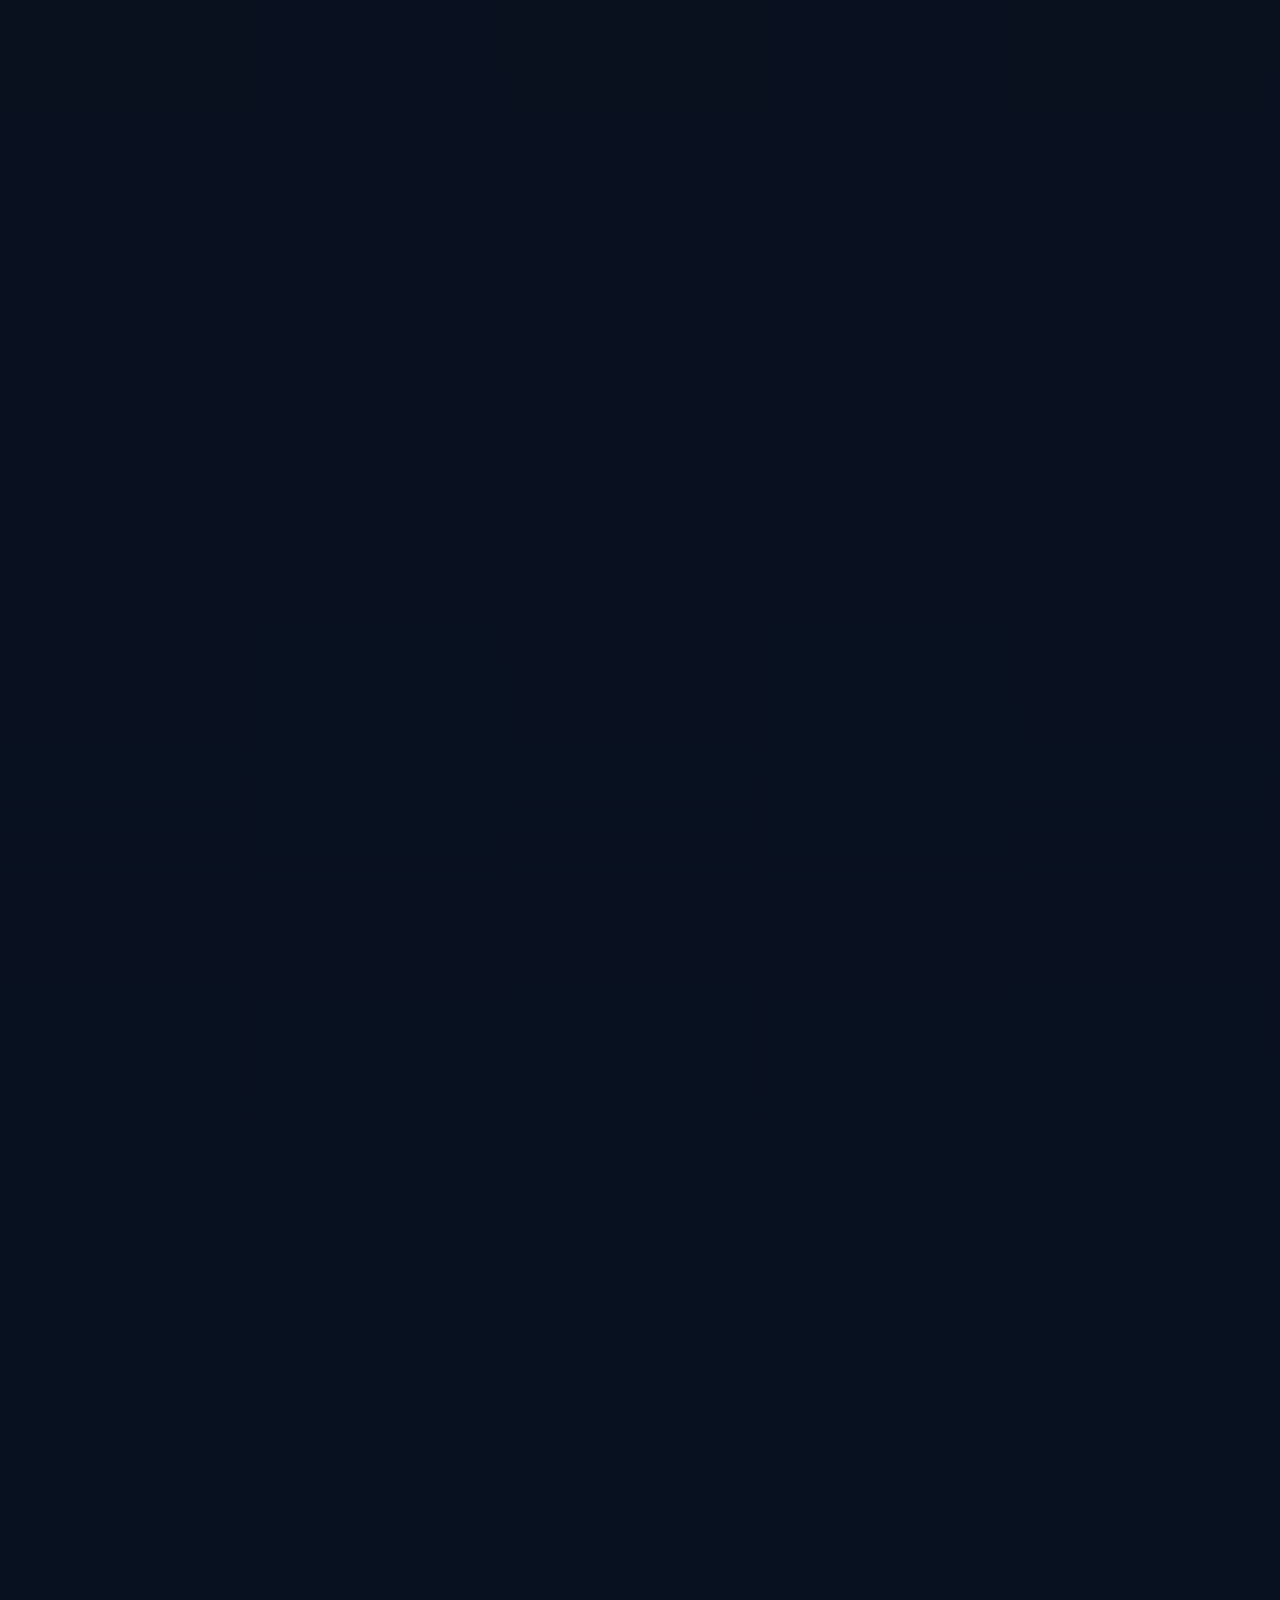
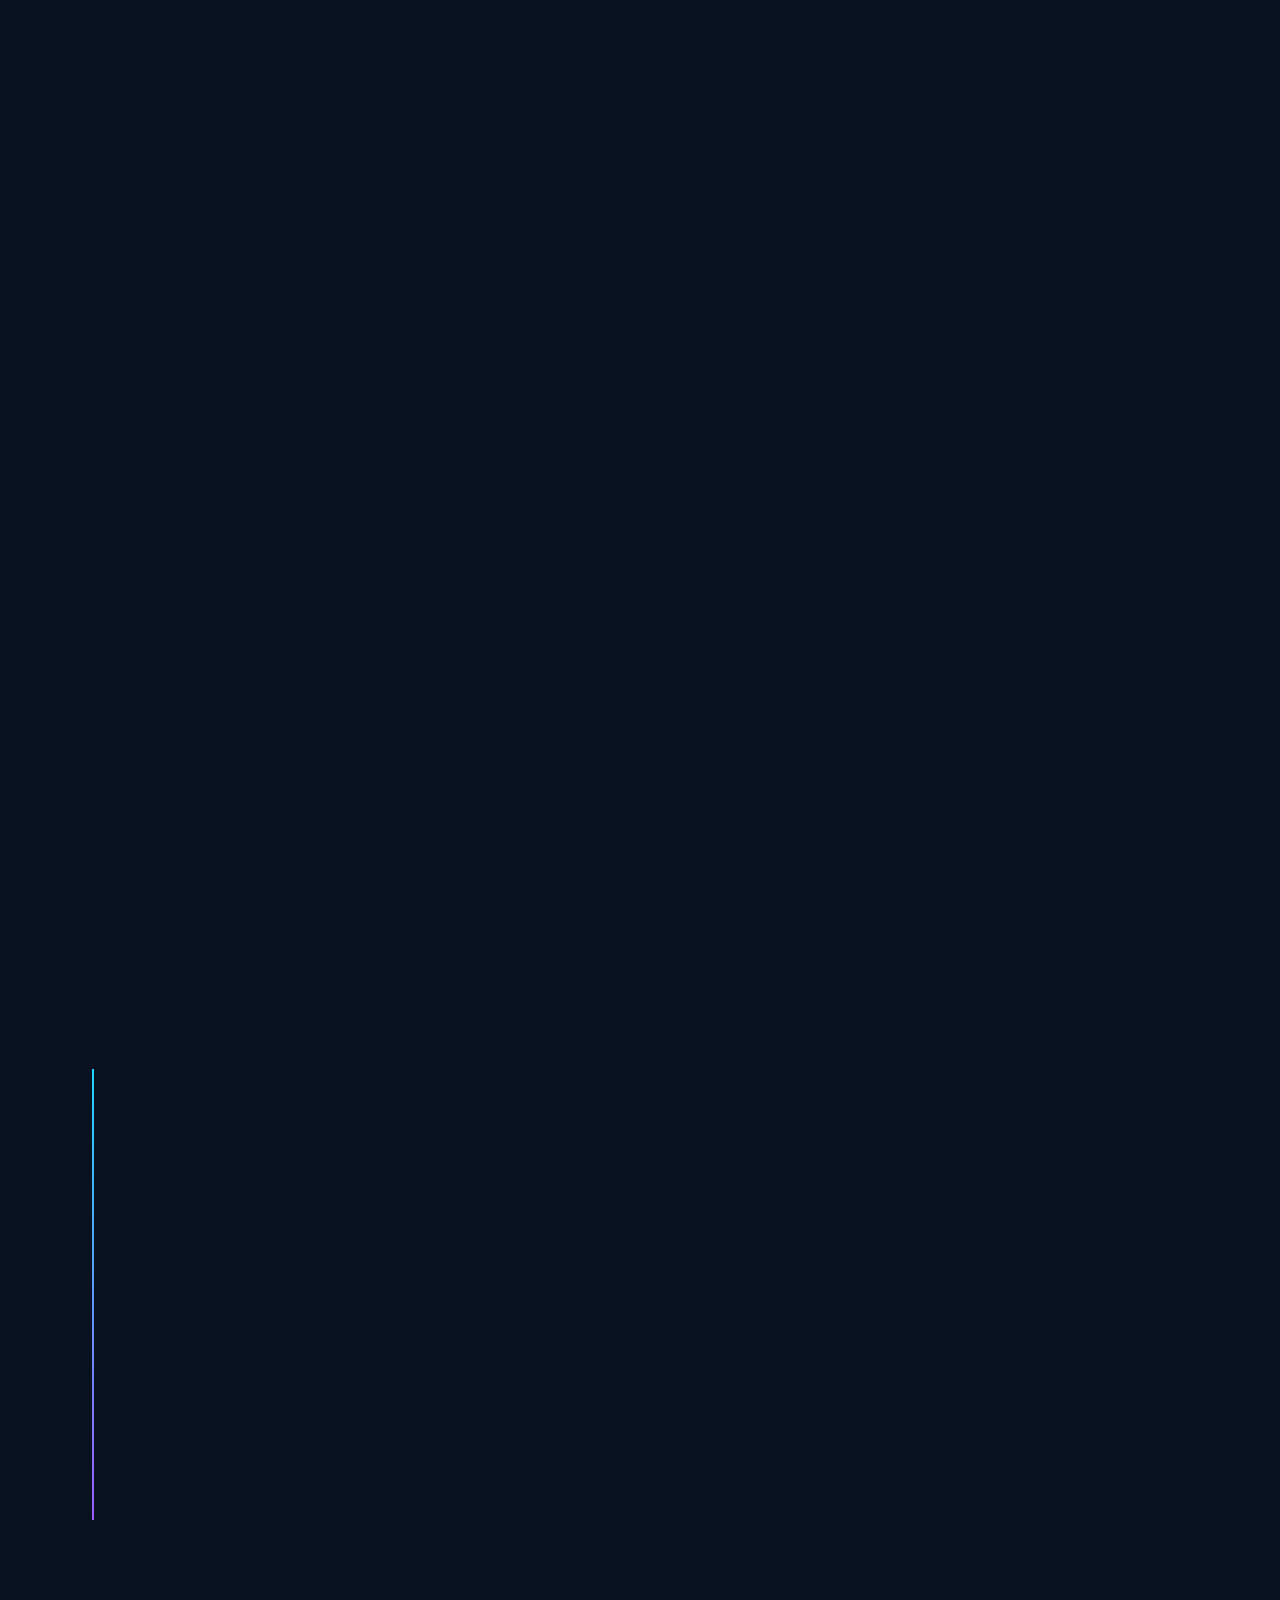
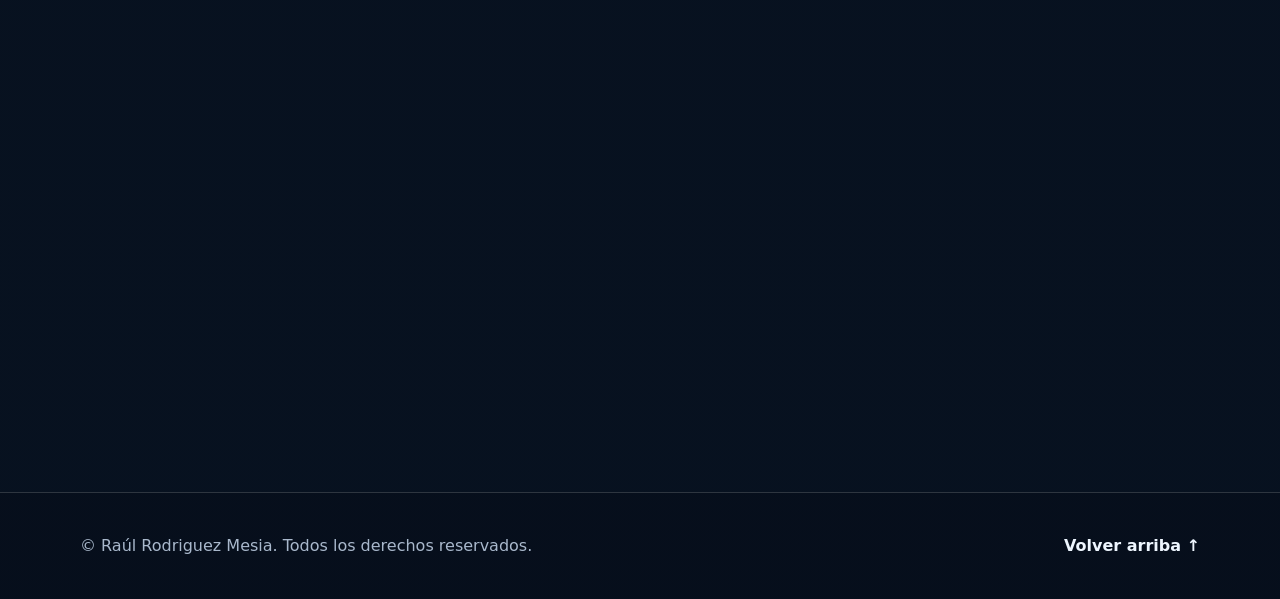
==== commit a9e40010: "Merge remote-tracking branch 'origin/equatorial-surfboard'" ====
--- a/index.html
+++ b/index.html
@@ -3,42 +3,6 @@
 <head>
   <meta charset="UTF-8">
   <meta name="viewport" content="width=device-width, initial-scale=1.0">
-  <meta name="description" content="Portafolio profesional de Raúl Rodriguez Mesia: Backend Developer Java/Spring Boot, Cloud Specialist AWS, Python, APIs REST, AI Agents y desarrollo Full Stack.">
-  <meta name="keywords" content="Raúl Rodriguez Mesia, portafolio, Java, Spring Boot, Python, AWS, APIs REST, AI Agents, Full Stack, Backend Developer, Cloud Specialist">
-  <meta name="author" content="Raúl Rodriguez Mesia">
-  <meta name="robots" content="index, follow">
-  <meta property="og:title" content="Raúl Rodriguez Mesia | Backend Developer & Cloud Specialist">
-  <meta property="og:description" content="Portafolio profesional con proyectos en Java, Spring Boot, Python, AWS, AI Agents, APIs REST, serverless y aplicaciones web.">
-  <meta property="og:type" content="website">
-  <meta property="og:url" content="https://raulrodriguezmesia-blip.github.io/">
-  <meta property="og:image" content="https://raulrodriguezmesia-blip.github.io/assets/og-image.svg">
-  <meta property="og:locale" content="es_PE">
-  <meta property="og:site_name" content="Raúl Rodriguez Mesia">
-  <meta name="twitter:card" content="summary_large_image">
-  <meta name="twitter:title" content="Raúl Rodriguez Mesia | Backend Developer & Cloud Specialist">
-  <meta name="twitter:description" content="Portafolio profesional con proyectos en Java, Spring Boot, Python, AWS, AI Agents, APIs REST, serverless y aplicaciones web.">
-  <meta name="twitter:image" content="https://raulrodriguezmesia-blip.github.io/assets/og-image.svg">
-  <meta name="theme-color" content="#07111f">
-  <link rel="icon" href="assets/favicon.svg" type="image/svg+xml">
-  <link rel="canonical" href="https://raulrodriguezmesia-blip.github.io/">
-  <link rel="stylesheet" href="styles.css">
-
-  <script type="application/ld+json">
-  {
-    "@context": "https://schema.org",
-    "@type": "Person",
-    "name": "Raúl Rodriguez Mesia",
-    "jobTitle": "Backend Developer | Cloud Specialist AWS",
-    "url": "https://raulrodriguezmesia-blip.github.io/",
-    "sameAs": [
-      "https://github.com/raulrodriguezmesia-blip",
-      "https://www.linkedin.com/in/raul-rodriguez-mesia/"
-    ],
-    "telephone": ["+51966105289", "+51920157695"],
-    "email": "raulrodriguezmesia@gmail.com",
-    "knowsAbout": ["Java", "Spring Boot", "Python", "AWS", "APIs REST", "SQL", "Docker", "Serverless", "AI Agents", "GitHub Pages"]
-  }
-  </script>
   <meta name="description" content="Portafolio profesional de Raúl Rodriguez Mesia: Ingeniero en Informática, desarrollador Java, Spring Boot y Full Stack.">
   <meta name="keywords" content="Raúl Rodriguez Mesia, portafolio, Java, Spring Boot, Full Stack, Backend, DevOps">
   <meta name="author" content="Raúl Rodriguez Mesia">
@@ -50,7 +14,6 @@
 </head>
 <body>
   <a class="skip-link" href="#main">Saltar al contenido principal</a>
-  <canvas id="bg-canvas" aria-hidden="true"></canvas>
 
   <header class="site-header" data-reveal>
     <nav class="nav container" aria-label="Navegación principal">
@@ -80,28 +43,9 @@
     </nav>
   </header>
 
-  <main id="main" tabindex="-1">
+  <main id="main">
     <section class="hero container" id="inicio">
       <div class="hero-copy" data-reveal>
-        <p class="eyebrow">Backend Developer · Cloud Specialist AWS · AI Agent Developer</p>
-        <h1>Desarrollo software backend, cloud y agentes de IA con enfoque profesional y orientado a resultados.</h1>
-        <p class="hero-text">
-          Soy <strong>Raúl Rodriguez Mesia</strong>, Ingeniero en Informática con experiencia práctica en Java,
-          Spring Boot, Python, AWS, APIs REST, SQL, Docker, serverless y desarrollo web.
-          Mi portafolio reúne proyectos de backend, cloud, machine learning y agentes de IA construidos para demostrar capacidad técnica real.
-        </p>
-
-        <div class="chip-list" aria-label="Tecnologías principales">
-          <span class="chip">Java</span>
-          <span class="chip">Spring Boot</span>
-          <span class="chip">Python</span>
-          <span class="chip">AWS</span>
-          <span class="chip">REST APIs</span>
-          <span class="chip">SQL</span>
-          <span class="chip">Docker</span>
-          <span class="chip">AI Agents</span>
-        </div>
-
         <p class="eyebrow">Ingeniero en Informática · Desarrollador Backend / Full Stack</p>
         <h1>Construyo soluciones digitales sólidas, escalables y orientadas a resultados.</h1>
         <p class="hero-text">
@@ -139,20 +83,6 @@
 
     <section class="stats container" aria-label="Resumen profesional" data-reveal>
       <article>
-        <strong>11</strong>
-        <span>Repositorios públicos en GitHub</span>
-      </article>
-      <article>
-        <strong>+7</strong>
-        <span>Proyectos técnicos visibles</span>
-      </article>
-      <article>
-        <strong>R2 0.883</strong>
-        <span>Modelo ML de predicción AWS</span>
-      </article>
-      <article>
-        <strong>5 fases</strong>
-        <span>Pipeline de análisis de código IA</span>
         <strong>+4</strong>
         <span>Proyectos destacados</span>
       </article>
@@ -236,34 +166,6 @@
         <p class="eyebrow">Perfil profesional</p>
         <h2>Sobre mí</h2>
         <p>
-          Mi objetivo profesional es crecer como desarrollador backend y cloud, aportando soluciones confiables,
-          documentación clara, código mantenible y capacidad de aprendizaje rápido en entornos técnicos exigentes.
-        </p>
-      </div>
-
-      <div class="profile-grid">
-        <article class="glass-card profile-card" data-reveal>
-          <h3>Ubicación y formación</h3>
-          <p>
-            Ubicado en Perú, Tumbes. Formación en Ingeniería en Informática en el Instituto Universitario de los Llanos.
-            Perfil orientado a backend, cloud, bases de datos y automatización.
-          </p>
-        </article>
-
-        <article class="glass-card profile-card" data-reveal>
-          <h3>Enfoque técnico</h3>
-          <p>
-            Desarrollo aplicaciones backend con Java y Spring Boot, APIs REST, persistencia SQL, Python, machine learning,
-            arquitecturas serverless en AWS y agentes de IA con Microsoft Foundry.
-          </p>
-        </article>
-
-        <article class="glass-card profile-card" data-reveal>
-          <h3>Experiencia profesional adicional</h3>
-          <p>
-            Experiencia en atención al cliente y caja en Arequipa Expreso Marvisur, aportando comunicación, disciplina operativa,
-            resolución de incidencias y trato directo con usuarios.
-          </p>
           Soy un desarrollador enfocado en crear aplicaciones backend confiables, integraciones limpias y experiencias web funcionales.
           Me interesa resolver problemas reales con buenas prácticas, documentación clara y tecnología adecuada para cada caso.
         </p>
@@ -284,8 +186,6 @@
         <article class="glass-card" data-reveal>
           <h3>Objetivo</h3>
           <p>
-            Interesado en oportunidades como Backend Developer, Java Developer, Spring Boot Developer, Cloud Practitioner,
-            AI Agent Developer o proyectos freelance relacionados con automatización y software.
             Continuar creciendo como desarrollador de software, participar en proyectos desafiantes y aportar soluciones
             que mejoren procesos, productos y experiencia de usuario.
           </p>
@@ -295,7 +195,6 @@
 
     <section class="section container" id="skills">
       <div class="section-heading" data-reveal>
-        <p class="eyebrow">Stack técnico</p>
         <p class="eyebrow">Tecnologías</p>
         <h2>Skills principales</h2>
       </div>
@@ -304,58 +203,11 @@
         <article class="skill-card" data-reveal>
           <span class="skill-icon">☕</span>
           <h3>Backend Java</h3>
-          <p>Java, POO, JDBC, JPA/Hibernate, Maven, validaciones, manejo de errores, separación por capas y código limpio.</p>
           <p>Programación orientada a objetos, patrones de diseño, APIs, validaciones y arquitectura modular.</p>
         </article>
         <article class="skill-card" data-reveal>
           <span class="skill-icon">🌱</span>
           <h3>Spring Boot</h3>
-          <p>APIs REST, controllers, servicios, repositorios, documentación Swagger/OpenAPI, manejo de excepciones y principios de microservicios.</p>
-        </article>
-        <article class="skill-card" data-reveal>
-          <span class="skill-icon">P</span>
-          <h3>Python e IA</h3>
-          <p>Python, scikit-learn, pandas, numpy, FastAPI, machine learning, agentes de IA, análisis de código y automatización.</p>
-        </article>
-        <article class="skill-card" data-reveal>
-          <span class="skill-icon">A</span>
-          <h3>AWS y Cloud</h3>
-          <p>S3, IAM, EC2, VPC, Lambda, DynamoDB, API Gateway, RDS, SQS, SNS, EventBridge, ECS/Fargate y seguridad básica.</p>
-        </article>
-        <article class="skill-card" data-reveal>
-          <span class="skill-icon">D</span>
-          <h3>Bases de datos</h3>
-          <p>SQL, MySQL, modelado relacional, consultas, persistencia con JDBC/JPA y diseño de estructuras de datos.</p>
-        </article>
-        <article class="skill-card" data-reveal>
-          <span class="skill-icon">W</span>
-          <h3>Web y DevOps</h3>
-          <p>HTML semántico, CSS moderno, JavaScript vanilla, GitHub Pages, Docker, GitHub Actions, Git y documentación técnica.</p>
-        </article>
-      </div>
-    </section>
-
-    <section class="section container" id="certificaciones">
-      <div class="section-heading center" data-reveal>
-        <p class="eyebrow">Certificaciones y aprendizaje</p>
-        <h2>Certificaciones en progreso</h2>
-        <p>
-          Información tomada del perfil público de LinkedIn y repositorios visibles.
-        </p>
-      </div>
-
-      <div class="cert-grid">
-        <article class="cert-card" data-reveal>
-          <h3>AWS Cloud Practitioner</h3>
-          <p>Certificación en progreso, alineada con proyectos prácticos de S3, IAM, Lambda, DynamoDB, API Gateway, RDS, SQS, SNS, EventBridge y ECS/Fargate.</p>
-        </article>
-        <article class="cert-card" data-reveal>
-          <h3>Oracle Certified Associate</h3>
-          <p>Certificación en progreso, complementaria al perfil Java y al aprendizaje continuo en desarrollo backend.</p>
-        </article>
-        <article class="cert-card" data-reveal>
-          <h3>Aprendizaje AWS</h3>
-          <p>Práctica reciente con hosting estático en S3, políticas de acceso público, seguridad S3, mejores prácticas IAM y arquitecturas serverless.</p>
           <p>REST controllers, servicios, repositorios, JPA/Hibernate, seguridad básica y documentación.</p>
         </article>
         <article class="skill-card" data-reveal>
@@ -384,7 +236,6 @@
     <section class="section container" id="proyectos">
       <div class="section-heading split" data-reveal>
         <div>
-          <p class="eyebrow">Portafolio técnico</p>
           <p class="eyebrow">Portafolio</p>
           <h2>Proyectos destacados</h2>
         </div>
@@ -399,17 +250,6 @@
       <div class="projects-grid">
         <article class="project-card" data-category="cloud python ai" data-reveal>
           <div class="project-top">
-            <span class="project-badge">Agents League 2026</span>
-            <span class="project-badge">Reasoning Agents</span>
-          </div>
-          <h3>Eros Code Analysis Agent</h3>
-          <p>Agente de IA para análisis de código con pipeline de 5 fases: sintaxis, calidad, seguridad OWASP, rendimiento y refactorización.</p>
-          <div class="project-metrics">
-            <span class="metric">Microsoft Foundry IQ</span>
-            <span class="metric">Azure Agent Server</span>
-            <span class="metric">JSON estructurado</span>
-          </div>
-          <a class="project-link" href="https://github.com/raulrodriguezmesia-blip/eros-code-analysis-agent" target="_blank" rel="noopener">Ver repositorio →</a>
             <span class="project-badge">AWS</span>
             <span class="project-badge">Machine Learning</span>
           </div>
@@ -420,17 +260,6 @@
 
         <article class="project-card" data-category="cloud" data-reveal>
           <div class="project-top">
-            <span class="project-badge">FastAPI</span>
-            <span class="project-badge">Docker</span>
-          </div>
-          <h3>AWS Cost Optimizer ML</h3>
-          <p>Modelo de machine learning para predecir costos AWS usando RandomForest, validación temporal y API REST para predicciones.</p>
-          <div class="project-metrics">
-            <span class="metric">R2 0.883</span>
-            <span class="metric">RMSE 3.48</span>
-            <span class="metric">GitHub Actions</span>
-          </div>
-          <a class="project-link" href="https://github.com/raulrodriguezmesia-blip/aws-cost-optimizer-ml" target="_blank" rel="noopener">Ver repositorio →</a>
             <span class="project-badge">AWS</span>
             <span class="project-badge">Serverless</span>
           </div>
@@ -441,16 +270,6 @@
 
         <article class="project-card" data-category="backend java fullstack" data-reveal>
           <div class="project-top">
-            <span class="project-badge">Java</span>
-            <span class="project-badge">MySQL</span>
-          </div>
-          <h3>Sistema Alcaldía</h3>
-          <p>Sistema administrativo de gestión de empleados con enfoque en seguridad, control de acceso, respaldo y continuidad operativa.</p>
-          <div class="project-metrics">
-            <span class="metric">JDBC</span>
-            <span class="metric">SHA-256 / BCrypt</span>
-            <span class="metric">Backup</span>
-          </div>
             <span class="project-badge">Spring Boot</span>
             <span class="project-badge">SQL</span>
           </div>
@@ -465,12 +284,6 @@
             <span class="project-badge">JPA</span>
           </div>
           <h3>Sistema de Ferretería</h3>
-          <p>Aplicación para gestión de inventario y operaciones comerciales con persistencia de datos y consultas web.</p>
-          <div class="project-metrics">
-            <span class="metric">Java</span>
-            <span class="metric">SQL</span>
-            <span class="metric">Web</span>
-          </div>
           <p>Gestión de inventario y operaciones comerciales con persistencia de datos y flujo de negocio definido.</p>
           <a class="project-link" href="https://github.com/raulrodriguezmesia-blip/ferreteria" target="_blank" rel="noopener">Ver repositorio →</a>
         </article>
@@ -479,53 +292,47 @@
           <div class="project-top">
             <span class="project-badge">REST API</span>
             <span class="project-badge">Spring</span>
-          </div>
-          <h3>Spring Boot API REST</h3>
-          <p>API RESTful con Spring Boot, validación de datos, manejo de excepciones, Maven y documentación Swagger/OpenAPI.</p>
-          <div class="project-metrics">
-            <span class="metric">Controllers</span>
-            <span class="metric">Swagger</span>
-            <span class="metric">Maven</span>
           </div>
           <h3>API REST con Spring Boot</h3>
           <p>Implementación de servicios REST para gestionar recursos, peticiones HTTP y respuestas estructuradas.</p>
           <a class="project-link" href="https://github.com/raulrodriguezmesia-blip/springboot" target="_blank" rel="noopener">Ver repositorio →</a>
         </article>
 
-        <article class="project-card" data-category="java backend" data-reveal>
-          <div class="project-top">
-            <span class="project-badge">JUnit 5</span>
-            <span class="project-badge">CRUD</span>
-          </div>
-          <h3>Java Junior Portfolio</h3>
-          <p>Aplicación de consola CRUD con validaciones, persistencia en JSON/TXT/CSV, consumo de API REST y pruebas unitarias.</p>
-          <div class="project-metrics">
-            <span class="metric">Jackson</span>
-            <span class="metric">Maven</span>
-            <span class="metric">Tests</span>
-          </div>
-          <a class="project-link" href="https://github.com/raulrodriguezmesia-blip/java-junior-portfolio" target="_blank" rel="noopener">Ver repositorio →</a>
-            <span class="project-badge">Java</span>
+        <article class="project-card featured" data-category="java backend" data-reveal>
+          <div class="project-top">
             <span class="project-badge">Spring Boot</span>
-          </div>
-          <h3>Excepciones Java/Spring Boot</h3>
-          <p>Distinción entre excepciones compilador y runtime, manejo de errores y buenas prácticas en Java y Spring Boot.</p>
+            <span class="project-badge">Redis</span>
+            <span class="project-badge">CI/CD</span>
+            <span class="project-badge">Observabilidad</span>
+          </div>
+          <h3>Resilient Feature Flag Manager – Spring Boot & Redis</h3>
+          <p>
+            Este proyecto demuestra mi capacidad para llevar un servicio de backend desde el diseño hasta un entorno automatizado, contenerizado y listo para producción, aplicando prácticas modernas de DevOps.
+          </p>
+          <p><strong>Lo que demuestra este proyecto:</strong></p>
+          <ul class="check-list">
+            <li>🧠 Pensamiento de diseño de sistemas: desde los requisitos hasta la arquitectura escalable.</li>
+            <li>🔧 Responsabilidad total de DevOps: código, contenedores, CI/CD, observabilidad.</li>
+            <li>🔒 Mentalidad centrada en la seguridad: JWT, RBAC, rotación de tokens desde el primer día.</li>
+            <li>📊 Madurez operativa: el sistema es observable, no solo funcional.</li>
+            <li>🚀 Disciplina de producción: Makefile, Docker Compose, GitHub Actions; no es solo una demostración.</li>
+          </ul>
+          <p><strong>🎯 Objetivo</strong></p>
+          <p>Diseñar e implementar un servicio de indicadores de características listo para producción que demuestre madurez en la ingeniería de backend de extremo a extremo:</p>
+          <ul class="check-list">
+            <li>✅ API REST segura con autenticación JWT + rotación de tokens de actualización</li>
+            <li>✅ Almacenamiento en caché con respaldo de Redis para la evaluación de indicadores de alto rendimiento.</li>
+            <li>✅ Actualizaciones en tiempo real mediante WebSocket / Eventos enviados por el servidor (SSE)</li>
+            <li>✅ Pila completa de observabilidad (Actuator + Prometheus + Grafana)</li>
+            <li>✅ Pipeline de CI/CD automatizado con GitHub Actions</li>
+            <li>✅ Orquestación de contenedores mediante Docker Compose</li>
+            <li>✅ Automatización de Makefile para la experiencia del desarrollador</li>
+          </ul>
           <a class="project-link" href="https://github.com/raulrodriguezmesia-blip/excepciones" target="_blank" rel="noopener">Ver repositorio →</a>
         </article>
 
         <article class="project-card" data-category="java" data-reveal>
           <div class="project-top">
-            <span class="project-badge">AWS</span>
-            <span class="project-badge">Serverless</span>
-          </div>
-          <h3>AWS Portfolio</h3>
-          <p>Conjunto de prácticas cloud con simuladores, arquitecturas serverless, S3, Lambda, DynamoDB, API Gateway, RDS, SQS, SNS, EventBridge y ECS/Fargate.</p>
-          <div class="project-metrics">
-            <span class="metric">IAM</span>
-            <span class="metric">S3</span>
-            <span class="metric">Fargate</span>
-          </div>
-          <a class="project-link" href="https://github.com/raulrodriguezmesia-blip/Aws-Portfolio-final" target="_blank" rel="noopener">Ver repositorio →</a>
             <span class="project-badge">POO</span>
             <span class="project-badge">CRUD</span>
           </div>
@@ -536,65 +343,6 @@
       </div>
     </section>
 
-    <section class="section container" id="hackathon">
-      <div class="section-heading" data-reveal>
-        <p class="eyebrow">Hackathon</p>
-        <h2>Agents League Hackathon 2026</h2>
-        <p>
-          Participación en el track <strong>Reasoning Agents</strong> con <strong>Eros Code Analysis Agent</strong>,
-          un agente de análisis de código construido para Microsoft Foundry y Azure.
-        </p>
-      </div>
-
-      <div class="hackathon-card" data-reveal>
-        <div>
-          <h3>Qué se construyó</h3>
-          <p>
-            Un agente multi-paso que analiza código vulnerable y genera reportes estructurados con hallazgos,
-            recomendaciones y propuestas de mitigación.
-          </p>
-        </div>
-        <ul class="impact-list">
-          <li>Pipeline de 5 fases: sintaxis, calidad, seguridad, rendimiento y refactorización.</li>
-          <li>Integración conceptual con Microsoft Foundry IQ y Foundry Toolbox.</li>
-          <li>Salida determinista en JSON para consumo por herramientas o dashboards.</li>
-          <li>Demo técnica, simulación local y tests internos de validación.</li>
-          <li>Enfoque profesional: sin credenciales hardcodeadas, configuración por entorno y documentación técnica.</li>
-        </ul>
-        <a class="btn btn-secondary" href="https://github.com/raulrodriguezmesia-blip/eros-code-analysis-agent" target="_blank" rel="noopener">Ver proyecto del hackathon</a>
-      </div>
-    </section>
-
-    <section class="section container" id="cloud">
-      <div class="section-heading" data-reveal>
-        <p class="eyebrow">Cloud AWS</p>
-        <h2>Práctica aplicada en AWS</h2>
-        <p>
-          El portafolio incluye proyectos y prácticas orientadas a cloud, serverless, seguridad básica y arquitecturas escalables.
-        </p>
-      </div>
-
-      <div class="cloud-grid">
-        <article class="glass-card" data-reveal>
-          <h3>Serverless</h3>
-          <p>Lambda, DynamoDB, API Gateway, RDS, SQS, SNS y EventBridge aplicados en simuladores interactivos AWS.</p>
-        </article>
-        <article class="glass-card" data-reveal>
-          <h3>Infraestructura</h3>
-          <p>Prácticas con EC2, S3, IAM y VPC, enfocadas en seguridad, permisos y despliegue de activos estáticos.</p>
-        </article>
-        <article class="glass-card" data-reveal>
-          <h3>Contenedores</h3>
-          <p>Uso de Docker y ECS/Fargate para empaquetar servicios y preparar despliegues cloud más reproducibles.</p>
-        </article>
-        <article class="glass-card" data-reveal>
-          <h3>Seguridad básica</h3>
-          <p>Aplicación de mejores prácticas IAM, políticas S3, configuración por entorno y ausencia de credenciales en código.</p>
-        </article>
-      </div>
-    </section>
-
-    <section class="section container" id="trayectoria">
     <section class="section container" id="experiencia">
       <div class="section-heading" data-reveal>
         <p class="eyebrow">Trayectoria</p>
@@ -605,79 +353,27 @@
         <article class="timeline-item" data-reveal>
           <span class="timeline-dot"></span>
           <div>
-            <h3>Ingeniería en Informática</h3>
-            <p>Formación en programación, bases de datos, administración de sistemas y fundamentos de ingeniería de software.</p>
+            <h3>Fundamentos de programación</h3>
+            <p>Java, lógica, POO, estructuras de control y resolución de problemas.</p>
           </div>
         </article>
         <article class="timeline-item" data-reveal>
           <span class="timeline-dot"></span>
           <div>
-            <h3>Backend Java y bases de datos</h3>
-            <p>Proyectos con Java, JDBC, MySQL, JPA/Hibernate, CRUD, validaciones, persistencia y manejo de errores.</p>
+            <h3>Backend y bases de datos</h3>
+            <p>Spring Boot, APIs REST, JPA/Hibernate, SQL y modelado relacional.</p>
           </div>
         </article>
         <article class="timeline-item" data-reveal>
           <span class="timeline-dot"></span>
           <div>
-            <h3>APIs REST y Spring Boot</h3>
-            <p>Desarrollo de servicios REST con Spring Boot, Maven, Swagger/OpenAPI, controladores, servicios y repositorios.</p>
-            <h3>Fundamentos de programación</h3>
-            <p>Java, lógica, POO, estructuras de control y resolución de problemas.</p>
+            <h3>Desarrollo web integral</h3>
+            <p>HTML semántico, CSS moderno, JavaScript y experiencia de usuario responsiva.</p>
           </div>
         </article>
         <article class="timeline-item" data-reveal>
           <span class="timeline-dot"></span>
           <div>
-            <h3>AWS y cloud práctico</h3>
-            <p>Prácticas con S3, IAM, Lambda, DynamoDB, API Gateway, RDS, SQS, SNS, EventBridge, ECS/Fargate y Docker.</p>
-            <h3>Backend y bases de datos</h3>
-            <p>Spring Boot, APIs REST, JPA/Hibernate, SQL y modelado relacional.</p>
-          </div>
-        </article>
-        <article class="timeline-item" data-reveal>
-          <span class="timeline-dot"></span>
-          <div>
-            <h3>Python, ML e IA</h3>
-            <p>Modelos predictivos con scikit-learn, FastAPI, Docker, GitHub Actions y agentes de IA para análisis de código.</p>
-            <h3>Desarrollo web integral</h3>
-            <p>HTML semántico, CSS moderno, JavaScript y experiencia de usuario responsiva.</p>
-          </div>
-        </article>
-        <article class="timeline-item" data-reveal>
-          <span class="timeline-dot"></span>
-          <div>
-            <h3>Agents League Hackathon 2026</h3>
-            <p>Participación en el track Reasoning Agents con Eros Code Analysis Agent, un proyecto de IA aplicado a calidad y seguridad de código.</p>
-          </div>
-        </article>
-      </div>
-
-      <p class="source-note" data-reveal>
-        Nota: En constante aplendizaje
-      </p>
-    </section>
-
-    <section class="section container" id="open-source">
-      <div class="section-heading" data-reveal>
-        <p class="eyebrow">GitHub</p>
-        <h2>Repositorios públicos</h2>
-        <p>
-          El perfil público de GitHub muestra múltiples proyectos orientados a Java, Spring Boot, AWS, Python, machine learning,
-          agentes de IA y portafolio profesional.
-        </p>
-      </div>
-
-      <div class="open-card" data-reveal>
-        <h3>Señales para reclutadores</h3>
-        <div class="stack-list">
-          <span>Commits y evolución de proyectos</span>
-          <span>READMEs técnicos</span>
-          <span>Demostración de backend</span>
-          <span>Prácticas cloud</span>
-          <span>Proyectos de IA</span>
-          <span>Portafolio desplegado en GitHub Pages</span>
-        </div>
-      </div>
             <h3>Próximos pasos</h3>
             <p>Profundizar en testing, seguridad, cloud, Docker y arquitecturas escalables.</p>
           </div>
@@ -691,7 +387,6 @@
           <p class="eyebrow">Contacto</p>
           <h2>Hablemos de tu próximo proyecto</h2>
           <p>
-            Si buscas apoyo en APIs REST, Java, Spring Boot, Python, AWS, automatización, agentes de IA o desarrollo web,
             Si buscas alguien para apoyar en backend, APIs, mantenimiento de aplicaciones o desarrollo web,
             puedes escribirme y coordinar una conversación.
           </p>
@@ -702,35 +397,6 @@
           </div>
         </div>
 
-        <form id="contact-form" class="contact-form" action="https://formspree.io/f/mgobjbny" method="POST" novalidate>
-          <div class="form-group">
-            <label for="nombre">Nombre</label>
-            <input id="nombre" type="text" name="nombre" placeholder="Tu nombre" required autocomplete="name" aria-describedby="nombre-hint" aria-invalid="false">
-            <span id="nombre-hint" class="field-hint" aria-live="polite"></span>
-          </div>
-          <div class="form-group">
-            <label for="email">Email</label>
-            <input id="email" type="email" name="email" placeholder="tu@email.com" required autocomplete="email" inputmode="email" aria-describedby="email-hint" aria-invalid="false">
-            <span id="email-hint" class="field-hint" aria-live="polite"></span>
-          </div>
-          <div class="form-group">
-            <label for="mensaje">Mensaje</label>
-            <textarea id="mensaje" name="mensaje" rows="5" placeholder="Cuéntame qué necesitas..." required aria-describedby="mensaje-hint" aria-invalid="false"></textarea>
-            <span id="mensaje-hint" class="field-hint" aria-live="polite"></span>
-          </div>
-          <button type="submit" class="submit-btn">
-            <span class="btn-text">Enviar mensaje</span>
-            <span class="btn-loader" hidden>Enviando...</span>
-          </button>
-          <p id="form-status" class="form-status" role="status" aria-live="polite" aria-atomic="true"></p>
-          <div id="success-animation" class="success-animation" hidden aria-hidden="true">
-            <div class="success-icon">
-              <span class="success-circle"></span>
-              <span class="success-check">✓</span>
-            </div>
-            <p class="success-message">¡Gracias por contactarme! Tu mensaje ha sido enviado.</p>
-          </div>
-        </form>
         <a class="btn btn-primary" href="mailto:raulrodriguezmesia@gmail.com?subject=Contacto%20desde%20portafolio&body=Nombre:%20%0AEmail:%20%0AMensaje:%20">Enviar mensaje</a>
       </div>
     </section>
@@ -738,12 +404,6 @@
 
   <footer class="site-footer">
     <div class="container footer-content">
-      <p>© <span id="year"></span> Raúl Rodriguez Mesia. Backend Developer, Cloud Specialist AWS e IA aplicada.</p>
-      <div class="footer-links">
-        <a href="#inicio">Inicio</a>
-        <a href="#proyectos">Proyectos</a>
-        <a href="#contacto">Contacto</a>
-      </div>
       <p>© <span id="year"></span> Raúl Rodriguez Mesia. Todos los derechos reservados.</p>
       <a href="#inicio">Volver arriba ↑</a>
     </div>
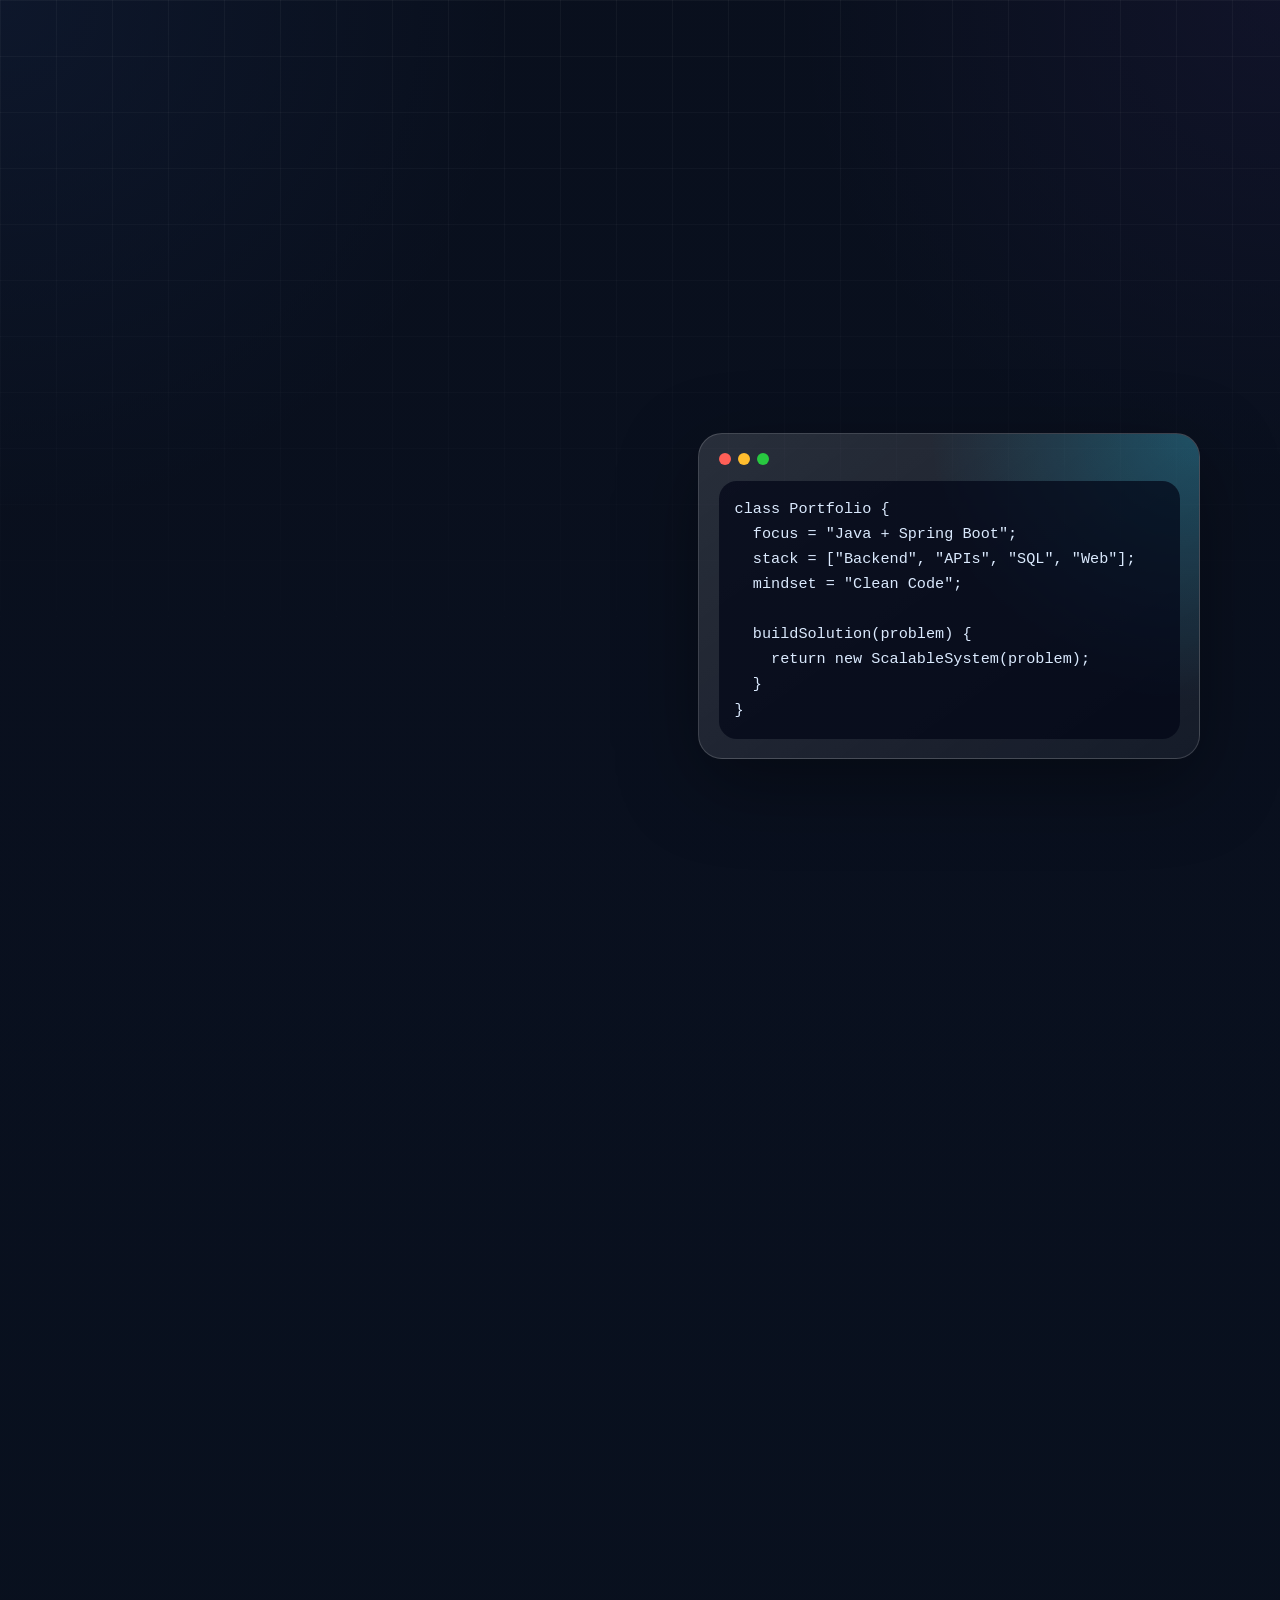
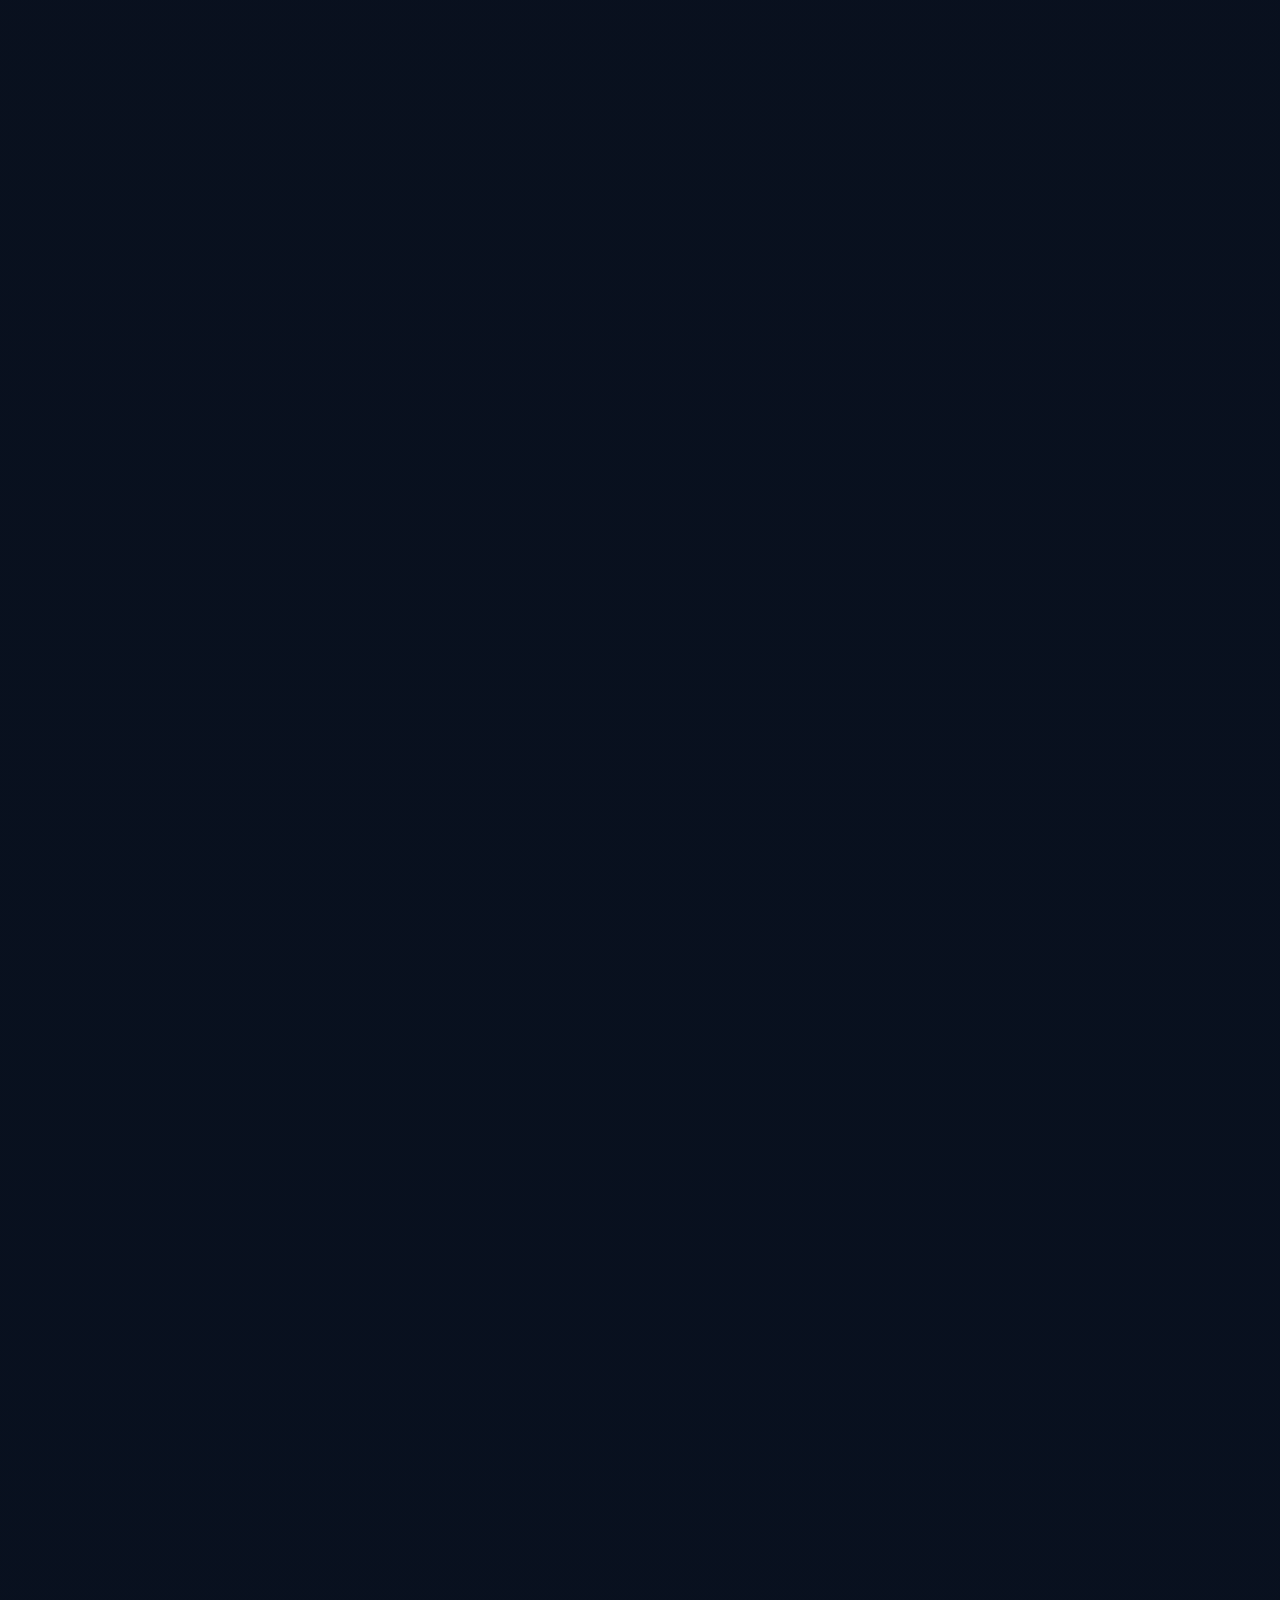
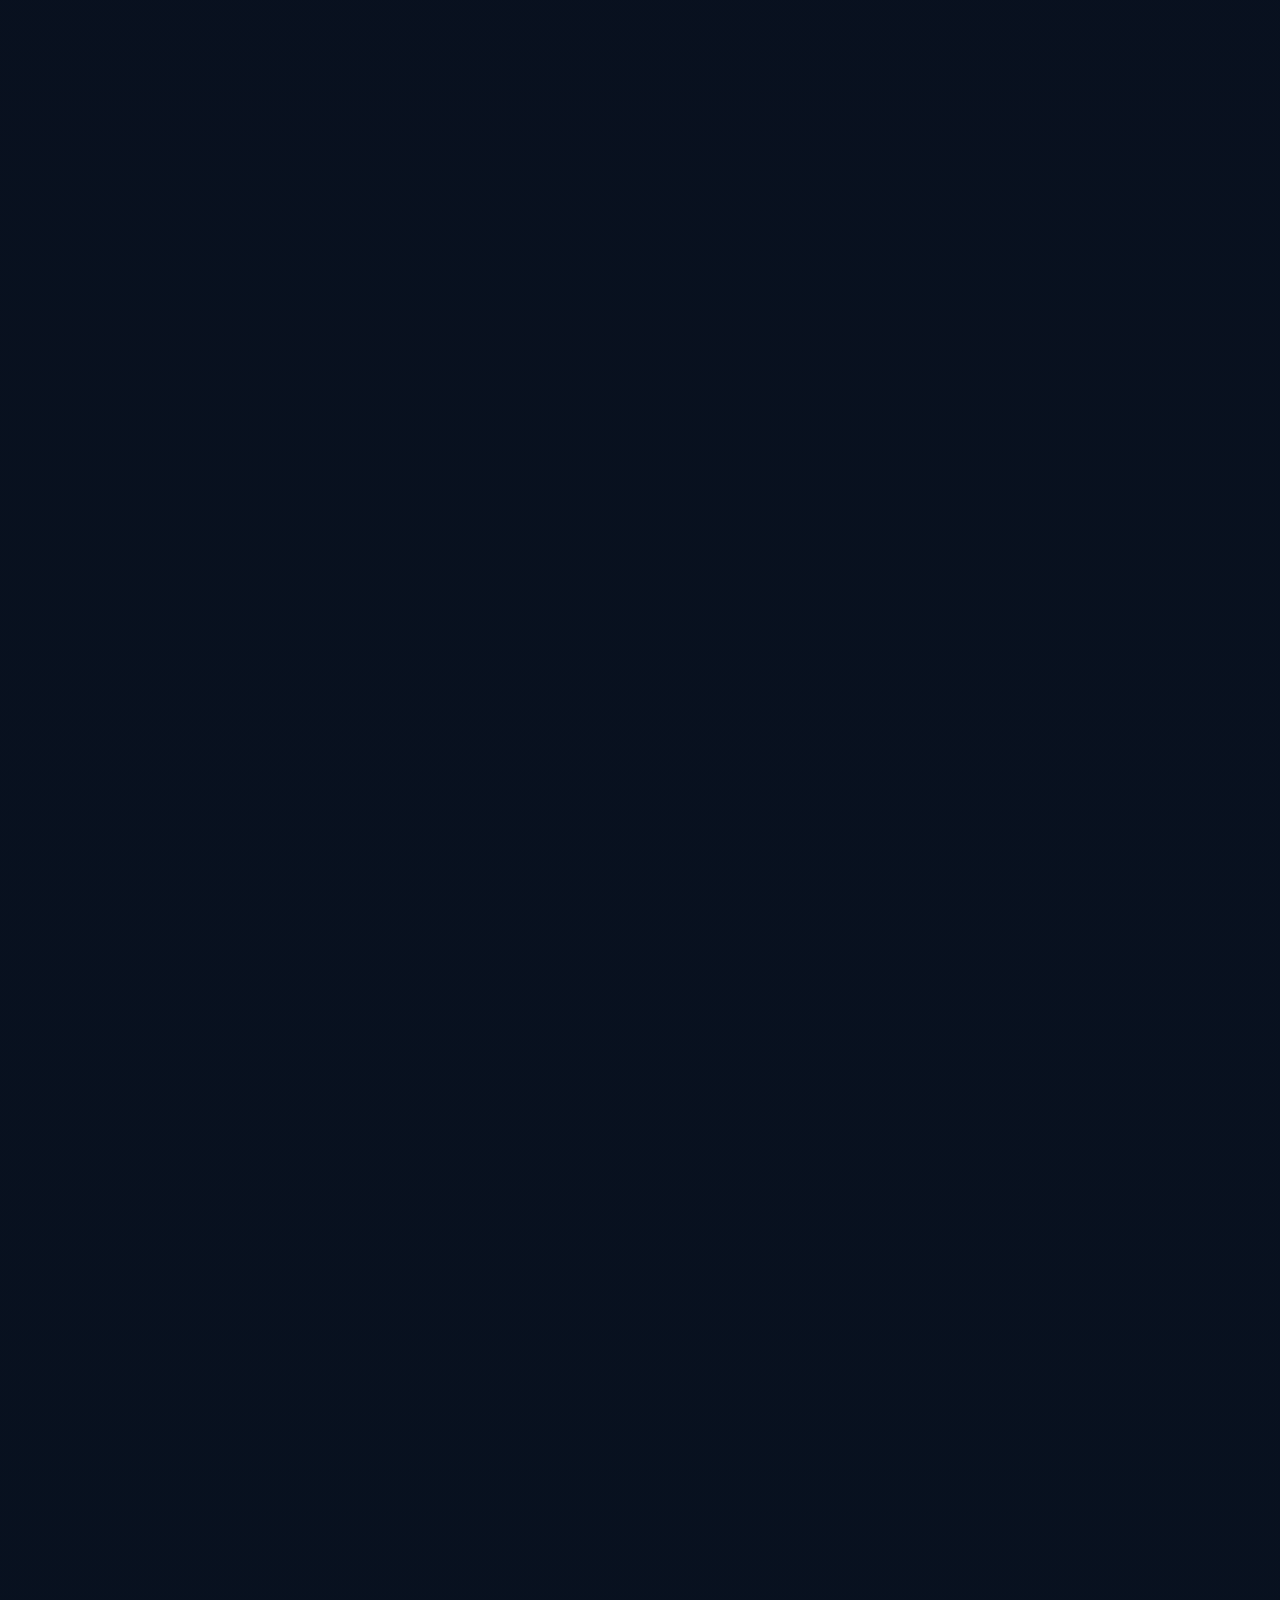
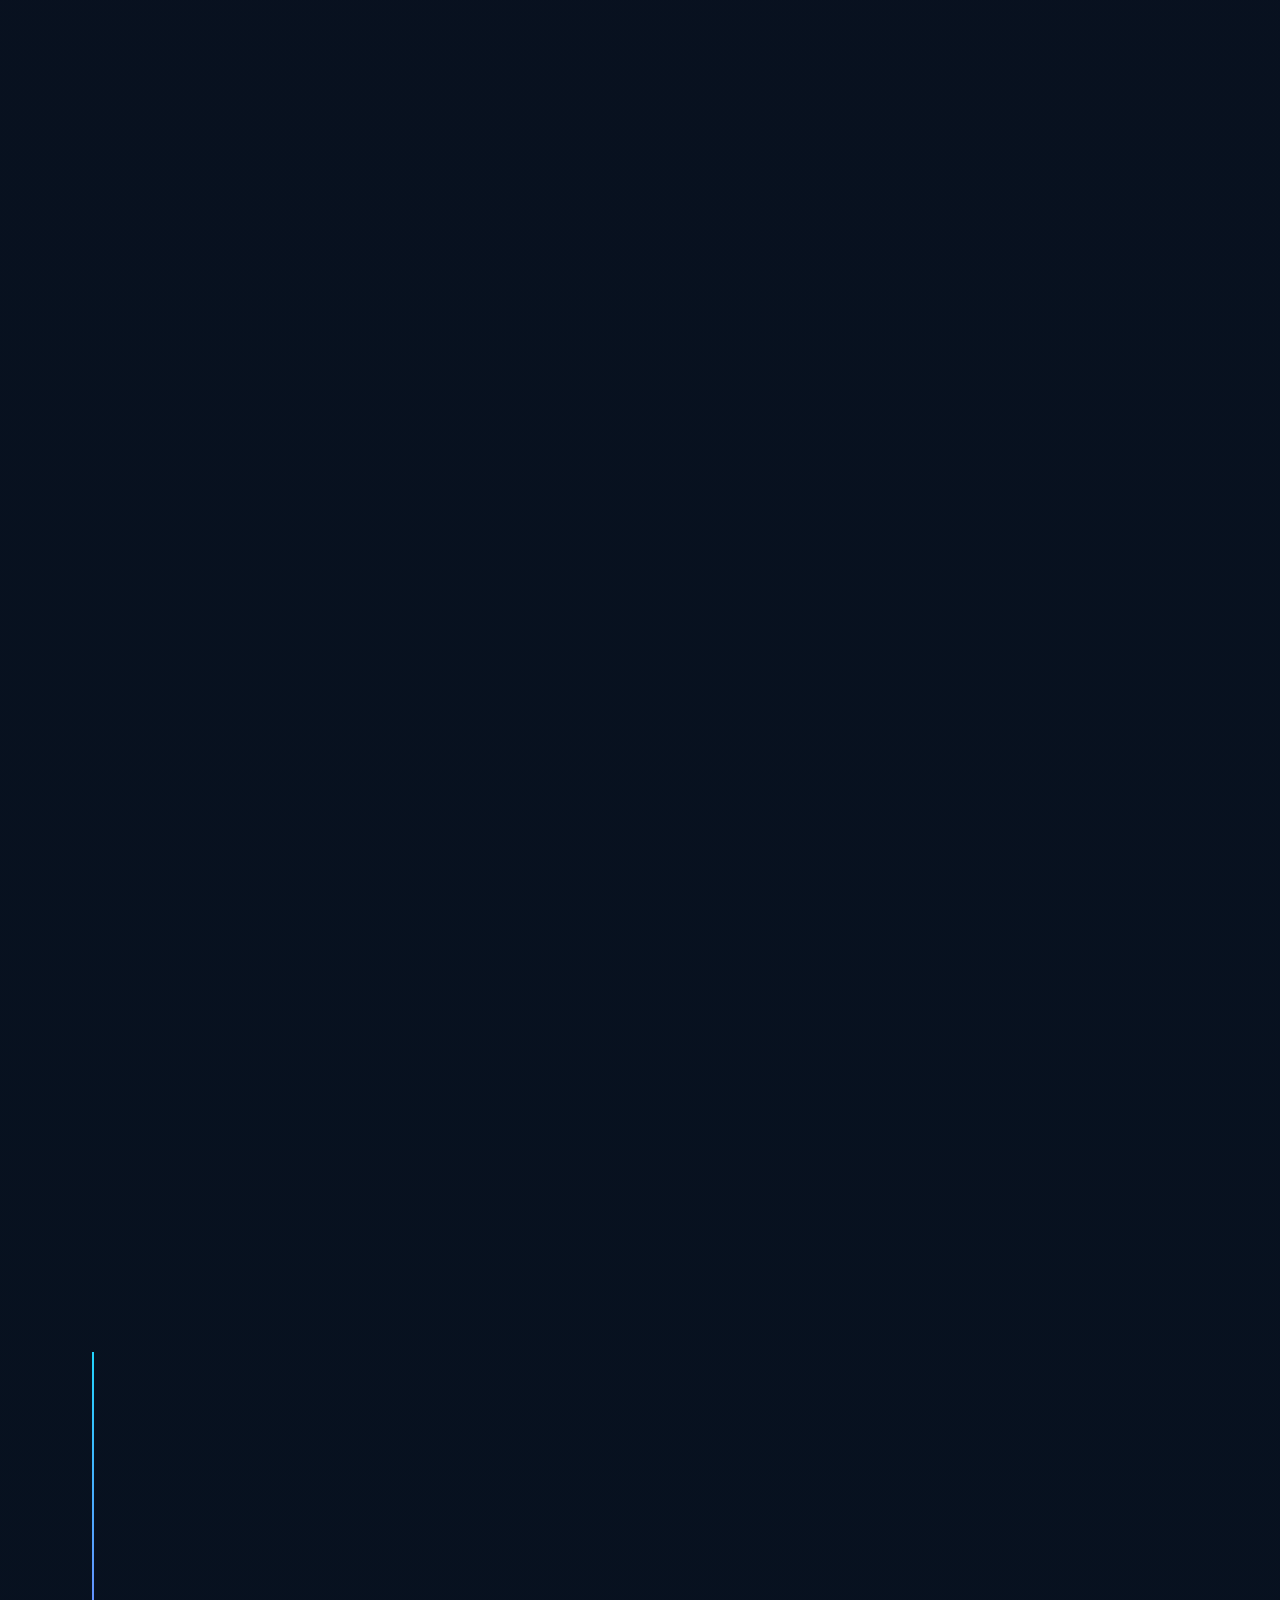
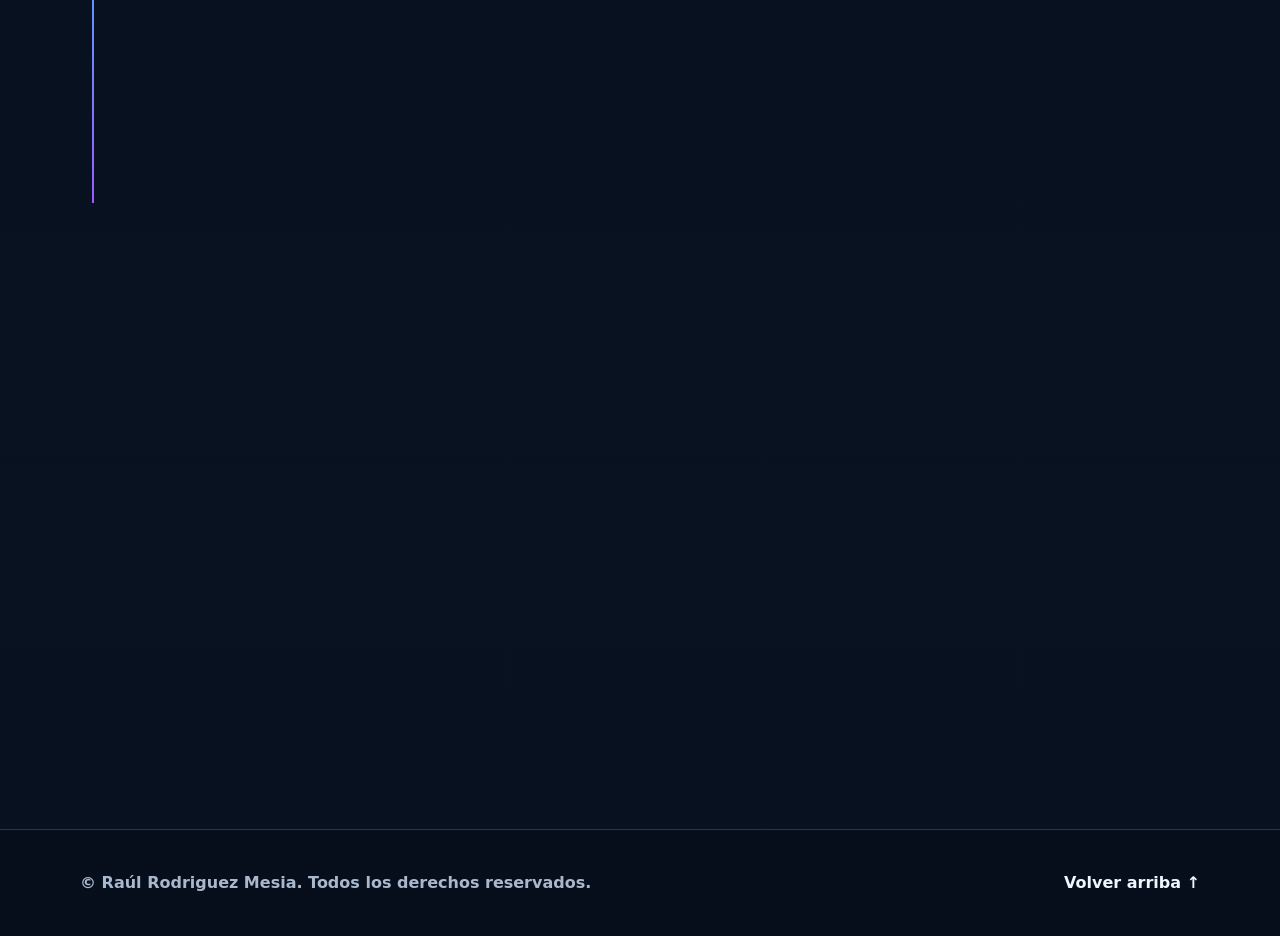
==== commit eaa13f1d: "docs: optimize portfolio README and index.html SEO - Update README.md with professional profile, bad" ====
--- a/index.html
+++ b/index.html
@@ -3,31 +3,33 @@
 <head>
   <meta charset="UTF-8">
   <meta name="viewport" content="width=device-width, initial-scale=1.0">
-  <meta name="description" content="Portafolio profesional de Raúl Rodriguez Mesia: Ingeniero en Informática, desarrollador Java, Spring Boot y Full Stack.">
-  <meta name="keywords" content="Raúl Rodriguez Mesia, portafolio, Java, Spring Boot, Full Stack, Backend, DevOps">
+  <meta name="description" content="Portafolio profesional de Raúl Rodriguez Mesia – Ingeniero en Informática especializado en backend Java/Spring Boot, cloud AWS, DevOps y soluciones de IA.">
+  <meta name="keywords" content="Raúl Rodriguez Mesia, portafolio, Java, Spring Boot, Backend, DevOps, AWS, Docker, CI/CD, Arquitectura de Software, Ingeniero de Software">
   <meta name="author" content="Raúl Rodriguez Mesia">
-  <meta property="og:title" content="Raúl Rodriguez Mesia | Portafolio">
-  <meta property="og:description" content="Portafolio profesional de desarrollo de software con proyectos en Java, Spring Boot, APIs REST y aplicaciones web.">
+  <meta property="og:title" content="Raúl Rodriguez Mesia | Backend & DevOps Engineer">
+  <meta property="og:description" content="Portafolio profesional de Raúl Rodriguez Mesia – Ingeniero en Informática especializado en backend Java/Spring Boot, cloud AWS, DevOps y soluciones de IA.">
   <meta property="og:type" content="website">
-  <title>Raúl Rodriguez Mesia | Portafolio</title>
+  <meta property="og:image" content="assets/og-image.svg">
+  <meta name="twitter:card" content="summary_large_image">
+  <title>Raúl Rodriguez Mesia | Backend & DevOps Engineer</title>
   <link rel="stylesheet" href="styles.css">
 </head>
 <body>
   <a class="skip-link" href="#main">Saltar al contenido principal</a>
-
+  
   <header class="site-header" data-reveal>
     <nav class="nav container" aria-label="Navegación principal">
       <a class="brand" href="#inicio" aria-label="Ir al inicio">
         <span class="brand-mark">RR</span>
         <span>Raúl Rodriguez</span>
       </a>
-
+      
       <button class="nav-toggle" type="button" aria-label="Abrir menú" aria-expanded="false" aria-controls="nav-menu">
         <span></span>
         <span></span>
         <span></span>
       </button>
-
+      
       <div class="nav-menu" id="nav-menu">
         <a href="#inicio">Inicio</a>
         <a href="#sobre-mi">Sobre mí</a>
@@ -36,13 +38,13 @@
         <a href="#experiencia">Experiencia</a>
         <a href="#contacto">Contacto</a>
       </div>
-
+      
       <button class="theme-toggle" type="button" aria-label="Cambiar tema">
         <span class="theme-icon" aria-hidden="true">☾</span>
       </button>
     </nav>
   </header>
-
+  
   <main id="main">
     <section class="hero container" id="inicio">
       <div class="hero-copy" data-reveal>
@@ -62,7 +64,7 @@
           <a href="#contacto">Contactar</a>
         </div>
       </div>
-
+      
       <div class="hero-visual" aria-hidden="true">
         <div class="code-card">
           <div class="code-dots">
@@ -72,7 +74,7 @@
   focus = "Java + Spring Boot";
   stack = ["Backend", "APIs", "SQL", "Web"];
   mindset = "Clean Code";
-
+  
   buildSolution(problem) {
     return new ScalableSystem(problem);
   }
@@ -80,7 +82,7 @@
         </div>
       </div>
     </section>
-
+    
     <section class="stats container" aria-label="Resumen profesional" data-reveal>
       <article>
         <strong>+4</strong>
@@ -91,7 +93,7 @@
         <span>Backend principal</span>
       </article>
       <article>
-        <strong>REST</strong>
+        <strong>REST</span>
         <span>APIs y servicios</span>
       </article>
       <article>
@@ -99,13 +101,13 @@
         <span>Datos relacionales</span>
       </article>
     </section>
-
+    
     <section class="section container featured-project-section" id="eros-featured" data-reveal>
       <div class="section-heading center" data-reveal>
         <p class="eyebrow">Hackathon Oficial</p>
         <h2>Agents League 2026 — Proyecto Destacado</h2>
       </div>
-
+      
       <article class="featured-project-card" data-reveal>
         <div class="featured-project-header">
           <div class="featured-project-badges">
@@ -115,13 +117,13 @@
           </div>
           <h3>Eros Code Analysis Agent</h3>
         </div>
-
+        
         <p class="featured-project-description">
           Agente de inteligencia artificial de última generación, diseñado y desarrollado para el <strong>Agents League Hackathon 2026</strong>.
           Representa mi visión sobre el futuro del desarrollo de software: agentes autónomos capaces de analizar,
           razonar y mejorar código con criterios profesionales reales.
         </p>
-
+        
         <div class="featured-project-body">
           <div class="featured-project-col">
             <h4>Pipeline de 5 fases</h4>
@@ -153,14 +155,14 @@
             </ul>
           </div>
         </div>
-
+        
         <div class="featured-project-footer">
           <a class="btn btn-primary" href="https://github.com/raulrodriguezmesia-blip/eros-code-analysis-agent" target="_blank" rel="noopener">Ver repositorio</a>
           <span class="featured-project-note">Proyecto desarrollado para Agents League Hackathon 2026 · Track: Reasoning Agents</span>
         </div>
       </article>
     </section>
-
+    
     <section class="section container" id="sobre-mi">
       <div class="section-heading" data-reveal>
         <p class="eyebrow">Perfil profesional</p>
@@ -170,7 +172,7 @@
           Me interesa resolver problemas reales con buenas prácticas, documentación clara y tecnología adecuada para cada caso.
         </p>
       </div>
-
+      
       <div class="about-grid">
         <article class="glass-card" data-reveal>
           <h3>Lo que aporto</h3>
@@ -182,7 +184,7 @@
             <li>Control de versiones con Git y trabajo colaborativo.</li>
           </ul>
         </article>
-
+        
         <article class="glass-card" data-reveal>
           <h3>Objetivo</h3>
           <p>
@@ -192,13 +194,13 @@
         </article>
       </div>
     </section>
-
+    
     <section class="section container" id="skills">
       <div class="section-heading" data-reveal>
         <p class="eyebrow">Tecnologías</p>
         <h2>Skills principales</h2>
       </div>
-
+      
       <div class="skills-grid">
         <article class="skill-card" data-reveal>
           <span class="skill-icon">☕</span>
@@ -232,7 +234,7 @@
         </article>
       </div>
     </section>
-
+    
     <section class="section container" id="proyectos">
       <div class="section-heading split" data-reveal>
         <div>
@@ -246,7 +248,7 @@
           <button class="filter-btn" type="button" data-filter="java">Java</button>
         </div>
       </div>
-
+      
       <div class="projects-grid">
         <article class="project-card" data-category="cloud python ai" data-reveal>
           <div class="project-top">
@@ -257,7 +259,7 @@
           <p>Modelo de machine learning para predecir costos AWS usando RandomForest, validación temporal y API REST para predicciones.</p>
           <a class="project-link" href="https://github.com/raulrodriguezmesia-blip/aws-cost-optimizer-ml" target="_blank" rel="noopener">Ver repositorio →</a>
         </article>
-
+        
         <article class="project-card" data-category="cloud" data-reveal>
           <div class="project-top">
             <span class="project-badge">AWS</span>
@@ -267,7 +269,7 @@
           <p>Conjunto de prácticas cloud con simuladores, arquitecturas serverless, S3, Lambda, DynamoDB, API Gateway, RDS, SQS, SNS, EventBridge y ECS/Fargate.</p>
           <a class="project-link" href="https://github.com/raulrodriguezmesia-blip/Aws-Portfolio-final" target="_blank" rel="noopener">Ver repositorio →</a>
         </article>
-
+        
         <article class="project-card" data-category="backend java fullstack" data-reveal>
           <div class="project-top">
             <span class="project-badge">Spring Boot</span>
@@ -277,7 +279,7 @@
           <p>Aplicación para gestión de accesos, usuarios y respaldos, pensada para escenarios administrativos.</p>
           <a class="project-link" href="https://github.com/raulrodriguezmesia-blip/Alcaldia" target="_blank" rel="noopener">Ver repositorio →</a>
         </article>
-
+        
         <article class="project-card" data-category="fullstack java" data-reveal>
           <div class="project-top">
             <span class="project-badge">Java</span>
@@ -287,7 +289,7 @@
           <p>Gestión de inventario y operaciones comerciales con persistencia de datos y flujo de negocio definido.</p>
           <a class="project-link" href="https://github.com/raulrodriguezmesia-blip/ferreteria" target="_blank" rel="noopener">Ver repositorio →</a>
         </article>
-
+        
         <article class="project-card" data-category="backend java" data-reveal>
           <div class="project-top">
             <span class="project-badge">REST API</span>
@@ -297,7 +299,7 @@
           <p>Implementación de servicios REST para gestionar recursos, peticiones HTTP y respuestas estructuradas.</p>
           <a class="project-link" href="https://github.com/raulrodriguezmesia-blip/springboot" target="_blank" rel="noopener">Ver repositorio →</a>
         </article>
-
+        
         <article class="project-card featured" data-category="java backend" data-reveal>
           <div class="project-top">
             <span class="project-badge">Spring Boot</span>
@@ -328,9 +330,9 @@
             <li>✅ Orquestación de contenedores mediante Docker Compose</li>
             <li>✅ Automatización de Makefile para la experiencia del desarrollador</li>
           </ul>
-          <a class="project-link" href="https://github.com/raulrodriguezmesia-blip/excepciones" target="_blank" rel="noopener">Ver repositorio →</a>
-        </article>
-
+          <a class="project-link" href="https://github.com/raulrodriguezmesia-blip/springboot-feature-flag" target="_blank" rel="noopener">Ver repositorio →</a>
+        </article>
+        
         <article class="project-card" data-category="java" data-reveal>
           <div class="project-top">
             <span class="project-badge">POO</span>
@@ -342,13 +344,13 @@
         </article>
       </div>
     </section>
-
+    
     <section class="section container" id="experiencia">
       <div class="section-heading" data-reveal>
         <p class="eyebrow">Trayectoria</p>
         <h2>Ruta de aprendizaje</h2>
       </div>
-
+      
       <div class="timeline">
         <article class="timeline-item" data-reveal>
           <span class="timeline-dot"></span>
@@ -380,7 +382,7 @@
         </article>
       </div>
     </section>
-
+    
     <section class="section container contact-section" id="contacto">
       <div class="contact-card" data-reveal>
         <div>
@@ -395,20 +397,20 @@
             <a href="https://www.linkedin.com/in/raul-rodriguez-mesia/" target="_blank" rel="noopener">LinkedIn</a>
             <a href="Raul_Rodriguez_Mesia_CV.pdf" target="_blank" rel="noopener">CV PDF</a>
           </div>
-        </div>
-
-        <a class="btn btn-primary" href="mailto:raulrodriguezmesia@gmail.com?subject=Contacto%20desde%20portafolio&body=Nombre:%20%0AEmail:%20%0AMensaje:%20">Enviar mensaje</a>
+          
+          <a class="btn btn-primary" href="mailto:raulrodriguezmesia@gmail.com?subject=Contacto%20desde%20portafolio&body=Nombre:%20%0AEmail:%20%0AMensaje:%20">Enviar mensaje</a>
+        </div>
       </div>
     </section>
   </main>
-
+  
   <footer class="site-footer">
     <div class="container footer-content">
       <p>© <span id="year"></span> Raúl Rodriguez Mesia. Todos los derechos reservados.</p>
       <a href="#inicio">Volver arriba ↑</a>
     </div>
   </footer>
-
+  
   <script src="script.js" defer></script>
 </body>
-</html>
+</html>
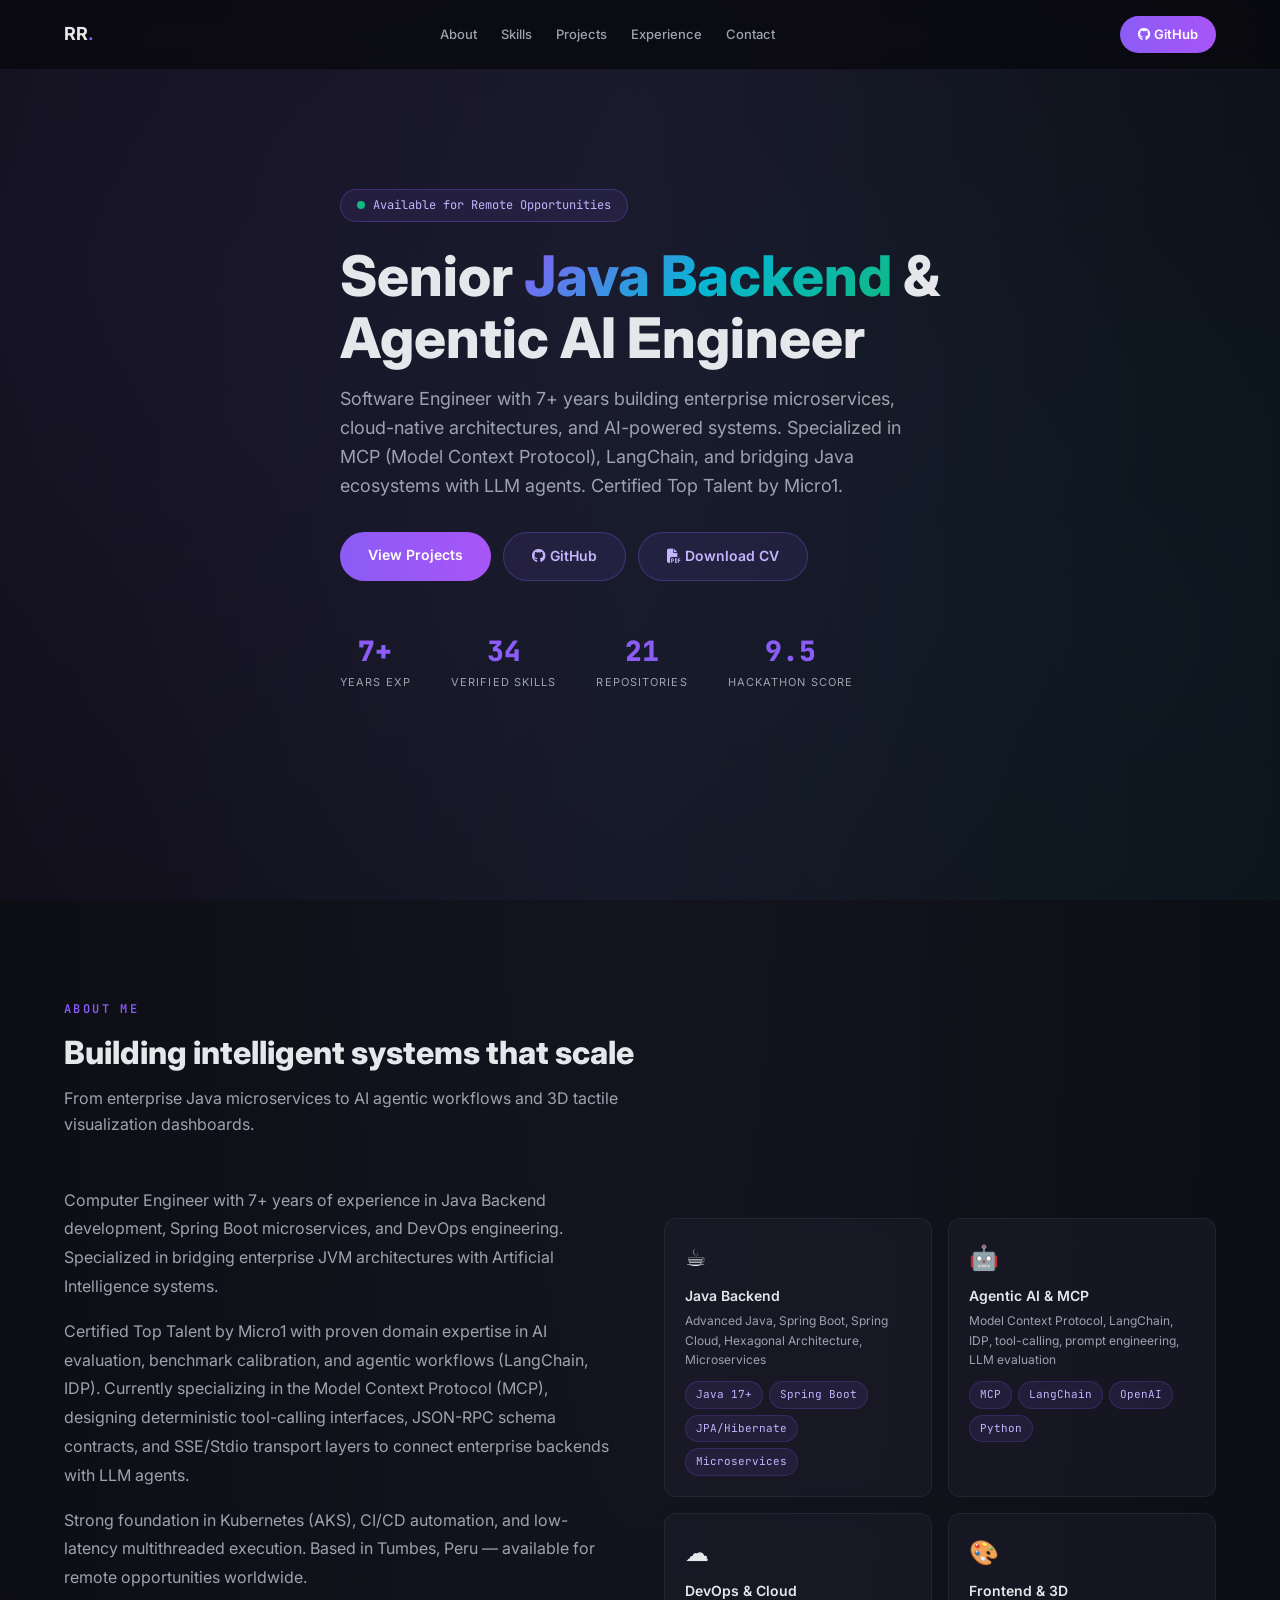
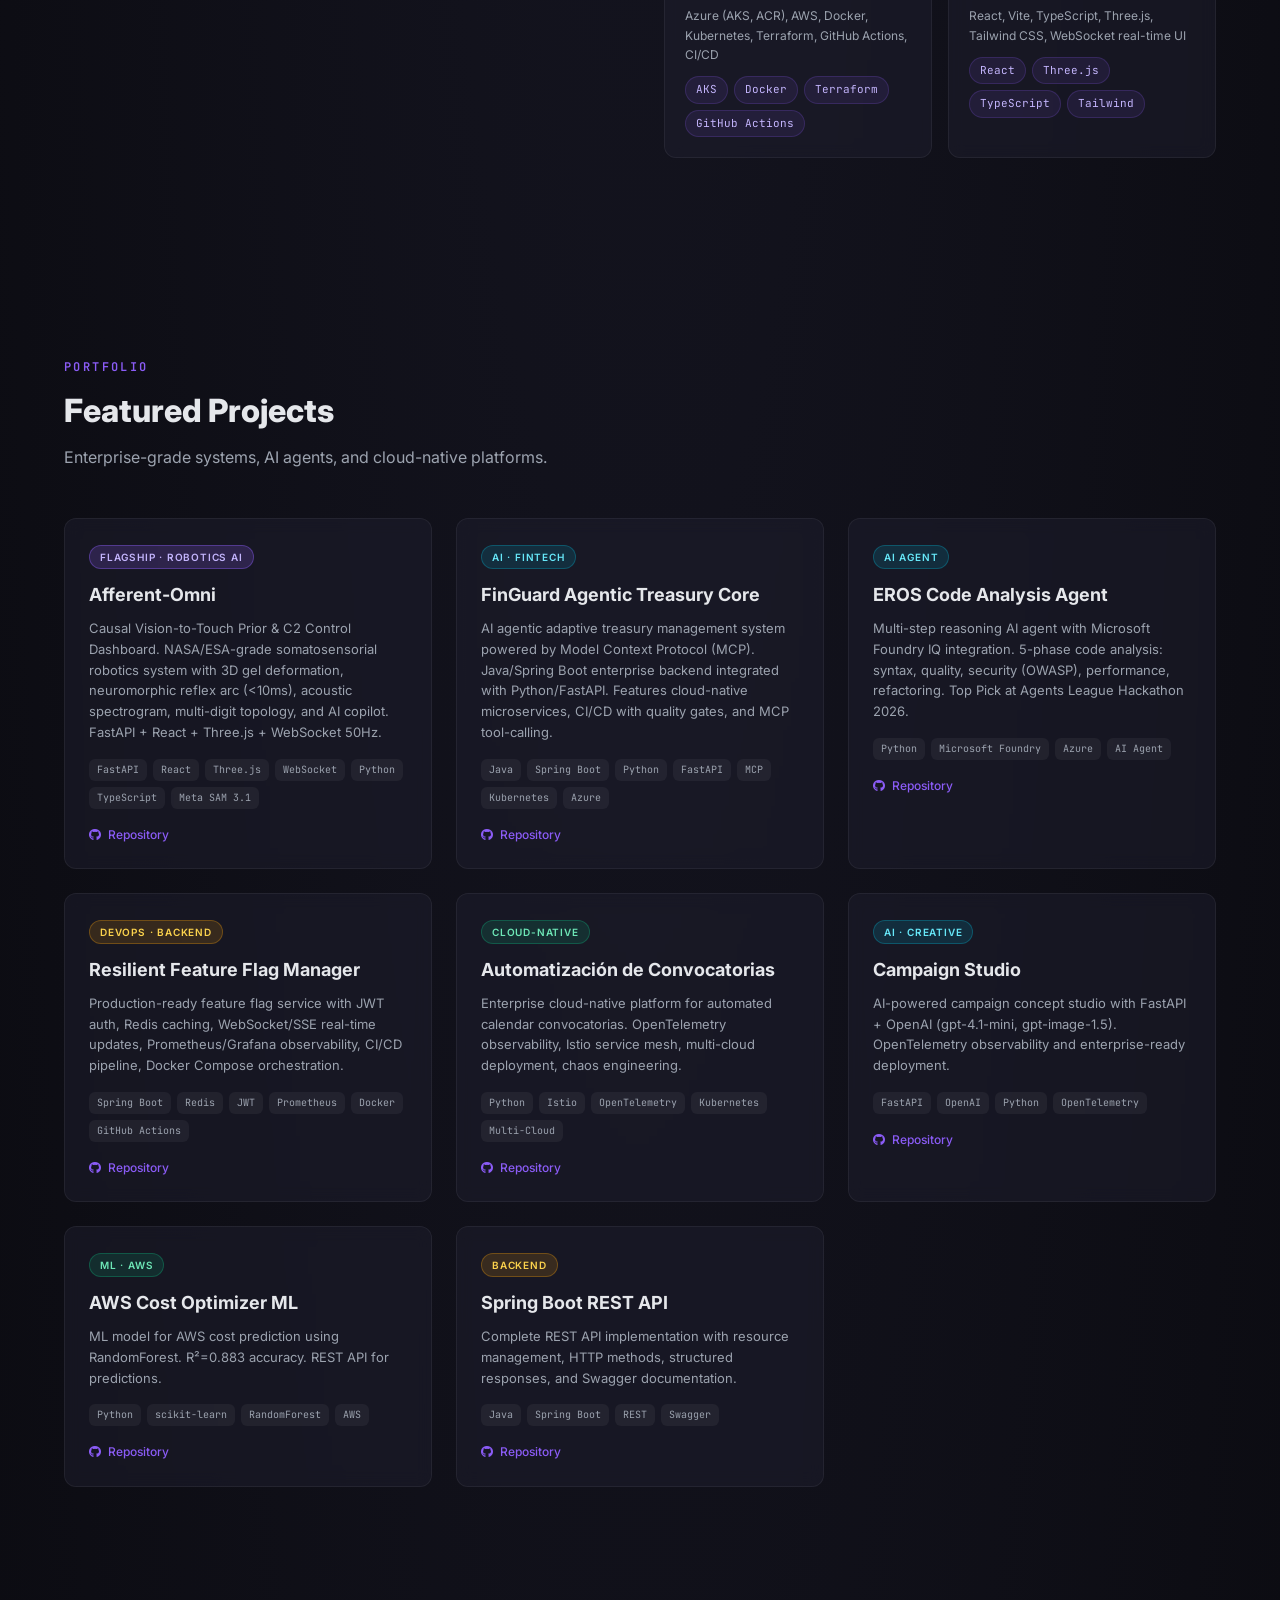
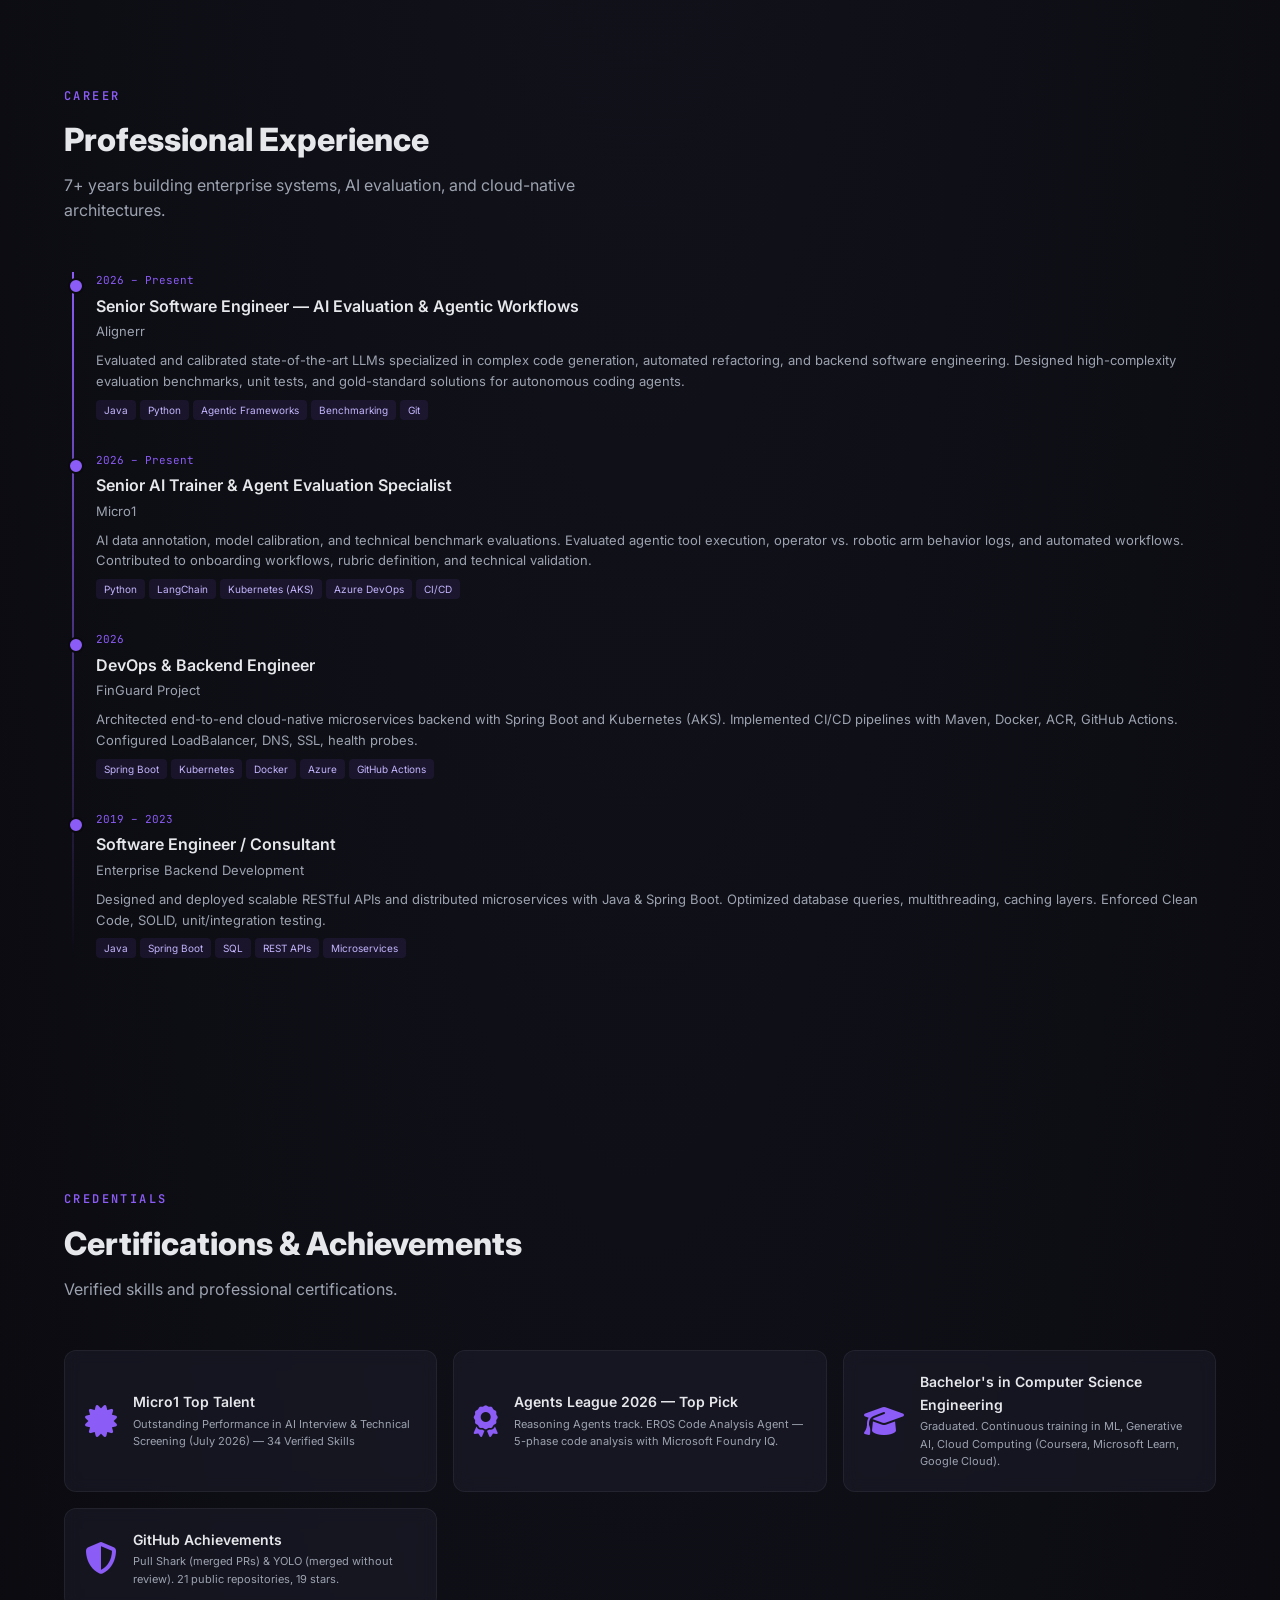
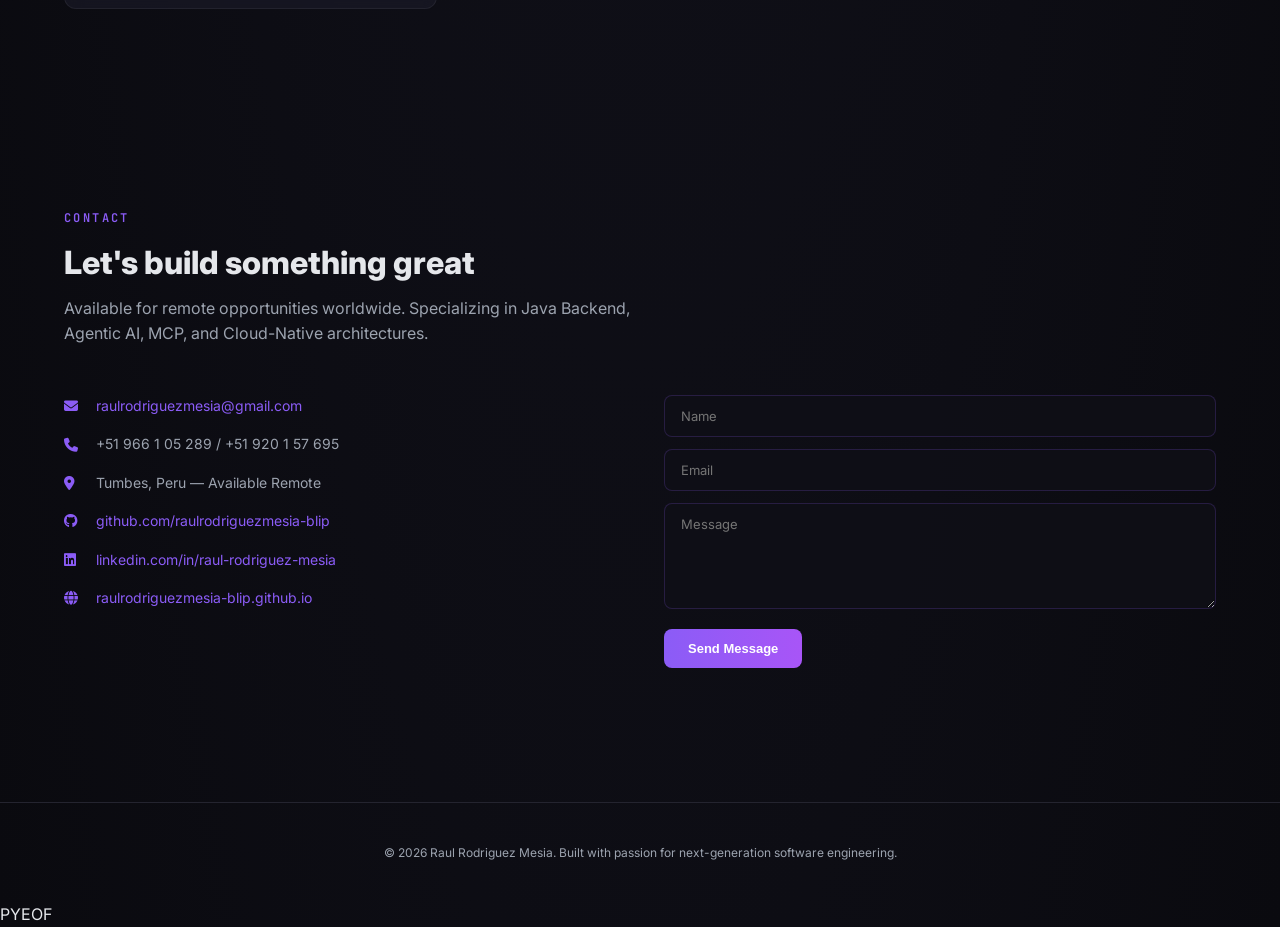
==== commit 5ea4823d: "feat: modern portfolio redesign — dark glassmorphism, 8 projects, skills, experience, certifications" ====
--- a/index.html
+++ b/index.html
@@ -1,416 +1,648 @@
 <!DOCTYPE html>
-<html lang="es" data-theme="dark">
+<html lang="en">
 <head>
   <meta charset="UTF-8">
   <meta name="viewport" content="width=device-width, initial-scale=1.0">
-  <meta name="description" content="Portafolio profesional de Raúl Rodriguez Mesia – Ingeniero en Informática especializado en backend Java/Spring Boot, cloud AWS, DevOps y soluciones de IA.">
-  <meta name="keywords" content="Raúl Rodriguez Mesia, portafolio, Java, Spring Boot, Backend, DevOps, AWS, Docker, CI/CD, Arquitectura de Software, Ingeniero de Software">
-  <meta name="author" content="Raúl Rodriguez Mesia">
-  <meta property="og:title" content="Raúl Rodriguez Mesia | Backend & DevOps Engineer">
-  <meta property="og:description" content="Portafolio profesional de Raúl Rodriguez Mesia – Ingeniero en Informática especializado en backend Java/Spring Boot, cloud AWS, DevOps y soluciones de IA.">
-  <meta property="og:type" content="website">
-  <meta property="og:image" content="assets/og-image.svg">
-  <meta name="twitter:card" content="summary_large_image">
-  <title>Raúl Rodriguez Mesia | Backend & DevOps Engineer</title>
-  <link rel="stylesheet" href="styles.css">
+  <title>Raul Rodriguez Mesia — Senior Java Backend & Agentic AI Engineer</title>
+  <meta name="description" content="Senior Software Engineer specializing in Java/Spring Boot, MCP (Model Context Protocol), Agentic AI, DevOps, and Cloud-Native architectures. Certified Top Talent by Micro1.">
+  <meta name="author" content="Raul Rodriguez Mesia">
+  <link rel="preconnect" href="https://fonts.googleapis.com">
+  <link rel="preconnect" href="https://fonts.gstatic.com" crossorigin>
+  <link href="https://fonts.googleapis.com/css2?family=Inter:wght@300;400;500;600;700;800&family=JetBrains+Mono:wght@400;500;600&display=swap" rel="stylesheet">
+  <link rel="stylesheet" href="https://cdnjs.cloudflare.com/ajax/libs/font-awesome/6.5.1/css/all.min.css">
+
+  <style>
+    :root {
+      --bg: #0a0a0f;
+      --panel: #12121a;
+      --border: #24242f;
+      --text: #e5e7eb;
+      --sub: #9ca3af;
+      --accent: #8b5cf6;
+      --accent2: #06b6d4;
+      --safe: #10b981;
+      --caution: #f59e0b;
+      --danger: #ef4444;
+    }
+
+    * { margin: 0; padding: 0; box-sizing: border-box; }
+    html { scroll-behavior: smooth; }
+    body {
+      background: radial-gradient(ellipse at top, #151521, var(--bg));
+      color: var(--text);
+      font-family: 'Inter', system-ui, -apple-system, sans-serif;
+      line-height: 1.6;
+      overflow-x: hidden;
+    }
+
+    /* Glassmorphism */
+    .glass {
+      background: rgba(18, 18, 26, 0.7);
+      backdrop-filter: blur(12px);
+      border: 1px solid rgba(139, 92, 246, 0.15);
+      border-radius: 16px;
+    }
+    .glass-card {
+      background: rgba(30, 30, 46, 0.5);
+      backdrop-filter: blur(8px);
+      border: 1px solid rgba(255, 255, 255, 0.06);
+      border-radius: 12px;
+      transition: all 0.3s ease;
+    }
+    .glass-card:hover {
+      border-color: rgba(139, 92, 246, 0.4);
+      transform: translateY(-4px);
+      box-shadow: 0 20px 40px -15px rgba(139, 92, 246, 0.2);
+    }
+
+    /* Navbar */
+    .navbar {
+      position: fixed; top: 0; left: 0; right: 0; z-index: 100;
+      background: rgba(10, 10, 15, 0.85); backdrop-filter: blur(12px);
+      border-bottom: 1px solid rgba(139, 92, 246, 0.1);
+      padding: 16px 0;
+    }
+    .navbar .container { display: flex; justify-content: space-between; align-items: center; }
+    .navbar .logo { font-size: 18px; font-weight: 700; color: var(--text); text-decoration: none; }
+    .navbar .logo span { color: var(--accent); }
+    .navbar nav { display: flex; gap: 24px; }
+    .navbar nav a { color: var(--sub); text-decoration: none; font-size: 13px; font-weight: 500; transition: color 0.2s; }
+    .navbar nav a:hover { color: var(--accent); }
+    .navbar .cta-btn {
+      background: linear-gradient(90deg, #8b5cf6, #a855f7); color: #fff;
+      padding: 8px 18px; border-radius: 999px; font-size: 13px; font-weight: 600;
+      text-decoration: none; transition: transform 0.2s, box-shadow 0.2s;
+    }
+    .navbar .cta-btn:hover { transform: scale(1.05); box-shadow: 0 0 20px rgba(139,92,246,0.4); }
+
+    /* Container */
+    .container { max-width: 1200px; margin: 0 auto; padding: 0 24px; }
+
+    /* Hero */
+    .hero { min-height: 100vh; display: flex; align-items: center; padding-top: 80px; position: relative; overflow: hidden; }
+    .hero::before {
+      content: ''; position: absolute; top: -50%; left: -50%; width: 200%; height: 200%;
+      background: radial-gradient(circle at 30% 40%, rgba(139,92,246,0.08) 0%, transparent 50%),
+                  radial-gradient(circle at 70% 60%, rgba(6,182,212,0.06) 0%, transparent 50%);
+      animation: float 20s ease-in-out infinite;
+    }
+    @keyframes float { 0%,100% { transform: translate(0,0); } 50% { transform: translate(-2%,2%); } }
+    .hero-content { position: relative; z-index: 1; max-width: 700px; }
+    .hero-badge {
+      display: inline-flex; align-items: center; gap: 8px;
+      background: rgba(139,92,246,0.1); border: 1px solid rgba(139,92,246,0.3);
+      border-radius: 999px; padding: 6px 16px; font-size: 12px; color: #c4b5fd;
+      margin-bottom: 24px; font-family: 'JetBrains Mono', monospace;
+    }
+    .hero-badge .dot { width: 8px; height: 8px; border-radius: 50%; background: var(--safe); animation: pulse 2s infinite; }
+    @keyframes pulse { 0%,100% { opacity: 1; } 50% { opacity: 0.4; } }
+    .hero h1 { font-size: clamp(36px, 5vw, 56px); font-weight: 800; line-height: 1.1; margin-bottom: 16px; }
+    .hero h1 .gradient { background: linear-gradient(135deg, #8b5cf6, #06b6d4, #10b981); -webkit-background-clip: text; -webkit-text-fill-color: transparent; background-clip: text; }
+    .hero p { font-size: 18px; color: var(--sub); margin-bottom: 32px; max-width: 600px; }
+    .hero-buttons { display: flex; gap: 12px; flex-wrap: wrap; }
+    .btn-primary {
+      background: linear-gradient(90deg, #8b5cf6, #a855f7); color: #fff;
+      padding: 12px 28px; border-radius: 999px; font-weight: 600; font-size: 14px;
+      text-decoration: none; transition: transform 0.2s, box-shadow 0.2s; border: none; cursor: pointer;
+    }
+    .btn-primary:hover { transform: scale(1.05); box-shadow: 0 0 30px rgba(139,92,246,0.4); }
+    .btn-secondary {
+      background: rgba(139,92,246,0.1); border: 1px solid rgba(139,92,246,0.3);
+      color: #c4b5fd; padding: 12px 28px; border-radius: 999px; font-weight: 600; font-size: 14px;
+      text-decoration: none; transition: all 0.2s;
+    }
+    .btn-secondary:hover { background: rgba(139,92,246,0.2); border-color: rgba(139,92,246,0.5); }
+    .hero-stats { display: flex; gap: 40px; margin-top: 48px; }
+    .hero-stats .stat { text-align: center; }
+    .hero-stats .stat .number { font-size: 28px; font-weight: 800; color: var(--accent); font-family: 'JetBrains Mono', monospace; }
+    .hero-stats .stat .label { font-size: 11px; color: var(--sub); text-transform: uppercase; letter-spacing: 0.1em; }
+
+    /* Sections */
+    section { padding: 100px 0; }
+    .section-title { font-size: 32px; font-weight: 800; margin-bottom: 8px; }
+    .section-subtitle { font-size: 16px; color: var(--sub); margin-bottom: 48px; max-width: 600px; }
+    .section-label { font-size: 12px; color: var(--accent); text-transform: uppercase; letter-spacing: 0.2em; font-weight: 600; margin-bottom: 8px; font-family: 'JetBrains Mono', monospace; }
+
+    /* About */
+    .about-grid { display: grid; grid-template-columns: 1fr 1fr; gap: 48px; align-items: start; }
+    .about-text { font-size: 16px; color: var(--sub); line-height: 1.8; }
+    .about-text p { margin-bottom: 16px; }
+    .skills-grid { display: grid; grid-template-columns: repeat(auto-fit, minmax(200px, 1fr)); gap: 16px; margin-top: 32px; }
+    .skill-card { padding: 20px; }
+    .skill-card .icon { font-size: 24px; margin-bottom: 8px; }
+    .skill-card h4 { font-size: 14px; font-weight: 600; margin-bottom: 4px; }
+    .skill-card p { font-size: 12px; color: var(--sub); }
+    .skill-tags { display: flex; flex-wrap: wrap; gap: 6px; margin-top: 12px; }
+    .skill-tag { font-size: 11px; padding: 4px 10px; border-radius: 999px; background: rgba(139,92,246,0.1); border: 1px solid rgba(139,92,246,0.2); color: #c4b5fd; font-family: 'JetBrains Mono', monospace; }
+
+    /* Projects */
+    .projects-grid { display: grid; grid-template-columns: repeat(auto-fit, minmax(350px, 1fr)); gap: 24px; }
+    .project-card { padding: 24px; position: relative; overflow: hidden; }
+    .project-card .badge { display: inline-block; font-size: 10px; padding: 3px 10px; border-radius: 999px; margin-bottom: 12px; font-weight: 600; text-transform: uppercase; letter-spacing: 0.08em; }
+    .project-card .badge.flagship { background: rgba(139,92,246,0.2); color: #c4b5fd; border: 1px solid rgba(139,92,246,0.4); }
+    .project-card .badge.ai { background: rgba(6,182,212,0.15); color: #67e8f9; border: 1px solid rgba(6,182,212,0.3); }
+    .project-card .badge.cloud { background: rgba(16,185,129,0.15); color: #6ee7b7; border: 1px solid rgba(16,185,129,0.3); }
+    .project-card .badge.java { background: rgba(245,158,11,0.15); color: #fcd34d; border: 1px solid rgba(245,158,11,0.3); }
+    .project-card h3 { font-size: 18px; font-weight: 700; margin-bottom: 8px; }
+    .project-card p { font-size: 13px; color: var(--sub); line-height: 1.6; margin-bottom: 16px; }
+    .project-card .tech-stack { display: flex; flex-wrap: wrap; gap: 6px; margin-bottom: 16px; }
+    .project-card .tech-stack span { font-size: 10px; padding: 3px 8px; border-radius: 6px; background: rgba(255,255,255,0.05); color: #9ca3af; font-family: 'JetBrains Mono', monospace; }
+    .project-card .links { display: flex; gap: 12px; }
+    .project-card .links a { font-size: 12px; color: var(--accent); text-decoration: none; font-weight: 500; transition: color 0.2s; }
+    .project-card .links a:hover { color: #c4b5fd; }
+    .project-card .links a i { margin-right: 4px; }
+
+    /* Experience */
+    .timeline { position: relative; padding-left: 32px; }
+    .timeline::before { content: ''; position: absolute; left: 8px; top: 0; bottom: 0; width: 2px; background: linear-gradient(180deg, var(--accent), transparent); }
+    .timeline-item { position: relative; margin-bottom: 32px; }
+    .timeline-item::before { content: ''; position: absolute; left: -28px; top: 6px; width: 12px; height: 12px; border-radius: 50%; background: var(--accent); border: 2px solid var(--bg); }
+    .timeline-item .date { font-size: 11px; color: var(--accent); font-family: 'JetBrains Mono', monospace; margin-bottom: 4px; }
+    .timeline-item h4 { font-size: 16px; font-weight: 600; margin-bottom: 2px; }
+    .timeline-item .company { font-size: 13px; color: var(--sub); margin-bottom: 8px; }
+    .timeline-item p { font-size: 13px; color: var(--sub); line-height: 1.6; }
+    .timeline-item .tech { display: flex; flex-wrap: wrap; gap: 4px; margin-top: 8px; }
+    .timeline-item .tech span { font-size: 10px; padding: 2px 8px; border-radius: 4px; background: rgba(139,92,246,0.1); color: #c4b5fd; }
+
+    /* Certifications */
+    .certs-grid { display: grid; grid-template-columns: repeat(auto-fit, minmax(280px, 1fr)); gap: 16px; }
+    .cert-card { padding: 20px; display: flex; align-items: center; gap: 16px; }
+    .cert-card .icon { font-size: 32px; color: var(--accent); }
+    .cert-card h4 { font-size: 14px; font-weight: 600; margin-bottom: 2px; }
+    .cert-card p { font-size: 11px; color: var(--sub); }
+
+    /* Contact */
+    .contact-grid { display: grid; grid-template-columns: 1fr 1fr; gap: 48px; }
+    .contact-info { display: flex; flex-direction: column; gap: 16px; }
+    .contact-item { display: flex; align-items: center; gap: 12px; font-size: 14px; color: var(--sub); }
+    .contact-item i { color: var(--accent); width: 20px; }
+    .contact-item a { color: var(--accent); text-decoration: none; }
+    .contact-form input, .contact-form textarea {
+      width: 100%; background: rgba(15,15,23,0.9); border: 1px solid rgba(139,92,246,0.2);
+      border-radius: 8px; padding: 12px 16px; color: var(--text); font-size: 13px;
+      font-family: 'Inter', sans-serif; margin-bottom: 12px; transition: border-color 0.2s;
+    }
+    .contact-form input:focus, .contact-form textarea:focus { outline: none; border-color: rgba(139,92,246,0.5); }
+    .contact-form button {
+      background: linear-gradient(90deg, #8b5cf6, #a855f7); color: #fff;
+      border: none; border-radius: 8px; padding: 12px 24px; font-weight: 600; font-size: 13px;
+      cursor: pointer; transition: transform 0.2s, box-shadow 0.2s;
+    }
+    .contact-form button:hover { transform: scale(1.02); box-shadow: 0 0 20px rgba(139,92,246,0.3); }
+
+    /* Footer */
+    footer { padding: 40px 0; border-top: 1px solid var(--border); text-align: center; }
+    footer p { font-size: 12px; color: var(--sub); }
+
+    /* Responsive */
+    @media (max-width: 768px) {
+      .about-grid, .contact-grid { grid-template-columns: 1fr; }
+      .hero-stats { gap: 20px; }
+      .navbar nav { display: none; }
+      .projects-grid { grid-template-columns: 1fr; }
+    }
+
+    /* Animations */
+    .fade-in { opacity: 0; transform: translateY(20px); animation: fadeInUp 0.6s ease forwards; }
+    @keyframes fadeInUp { to { opacity: 1; transform: translateY(0); } }
+    .delay-1 { animation-delay: 0.1s; }
+    .delay-2 { animation-delay: 0.2s; }
+    .delay-3 { animation-delay: 0.3s; }
+    .delay-4 { animation-delay: 0.4s; }
+
+    /* Scrollbar */
+    ::-webkit-scrollbar { width: 6px; }
+    ::-webkit-scrollbar-track { background: var(--bg); }
+    ::-webkit-scrollbar-thumb { background: rgba(139,92,246,0.3); border-radius: 4px; }
+  </style>
 </head>
 <body>
-  <a class="skip-link" href="#main">Saltar al contenido principal</a>
-  
-  <header class="site-header" data-reveal>
-    <nav class="nav container" aria-label="Navegación principal">
-      <a class="brand" href="#inicio" aria-label="Ir al inicio">
-        <span class="brand-mark">RR</span>
-        <span>Raúl Rodriguez</span>
+
+  <!-- Navbar -->
+  <nav class="navbar">
+    <div class="container">
+      <a href="#inicio" class="logo">RR<span>.</span></a>
+      <nav>
+        <a href="#sobre-mi">About</a>
+        <a href="#skills">Skills</a>
+        <a href="#proyectos">Projects</a>
+        <a href="#experiencia">Experience</a>
+        <a href="#contacto">Contact</a>
+      </nav>
+      <a href="https://github.com/raulrodriguezmesia-blip" target="_blank" class="cta-btn">
+        <i class="fab fa-github"></i> GitHub
       </a>
-      
-      <button class="nav-toggle" type="button" aria-label="Abrir menú" aria-expanded="false" aria-controls="nav-menu">
-        <span></span>
-        <span></span>
-        <span></span>
-      </button>
-      
-      <div class="nav-menu" id="nav-menu">
-        <a href="#inicio">Inicio</a>
-        <a href="#sobre-mi">Sobre mí</a>
-        <a href="#skills">Skills</a>
-        <a href="#proyectos">Proyectos</a>
-        <a href="#experiencia">Experiencia</a>
-        <a href="#contacto">Contacto</a>
+    </div>
+  </nav>
+
+  <!-- Hero -->
+  <section class="hero" id="inicio">
+    <div class="container">
+      <div class="hero-content fade-in">
+        <div class="hero-badge">
+          <span class="dot"></span>
+          Available for Remote Opportunities
+        </div>
+        <h1>
+          Senior <span class="gradient">Java Backend</span> &<br>
+          Agentic AI Engineer
+        </h1>
+        <p>
+          Software Engineer with 7+ years building enterprise microservices, cloud-native architectures, and AI-powered systems. Specialized in MCP (Model Context Protocol), LangChain, and bridging Java ecosystems with LLM agents. Certified Top Talent by Micro1.
+        </p>
+        <div class="hero-buttons">
+          <a href="#proyectos" class="btn-primary">View Projects</a>
+          <a href="https://github.com/raulrodriguezmesia-blip" target="_blank" class="btn-secondary">
+            <i class="fab fa-github"></i> GitHub
+          </a>
+          <a href="https://raulrodriguezmesia-blip.github.io/Raul_Rodriguez_Mesia_CV.pdf" target="_blank" class="btn-secondary">
+            <i class="fas fa-file-pdf"></i> Download CV
+          </a>
+        </div>
+        <div class="hero-stats">
+          <div class="stat">
+            <div class="number">7+</div>
+            <div class="label">Years Exp</div>
+          </div>
+          <div class="stat">
+            <div class="number">34</div>
+            <div class="label">Verified Skills</div>
+          </div>
+          <div class="stat">
+            <div class="number">21</div>
+            <div class="label">Repositories</div>
+          </div>
+          <div class="stat">
+            <div class="number">9.5</div>
+            <div class="label">Hackathon Score</div>
+          </div>
+        </div>
       </div>
-      
-      <button class="theme-toggle" type="button" aria-label="Cambiar tema">
-        <span class="theme-icon" aria-hidden="true">☾</span>
-      </button>
-    </nav>
-  </header>
-  
-  <main id="main">
-    <section class="hero container" id="inicio">
-      <div class="hero-copy" data-reveal>
-        <p class="eyebrow">Ingeniero en Informática · Desarrollador Backend / Full Stack</p>
-        <h1>Construyo soluciones digitales sólidas, escalables y orientadas a resultados.</h1>
-        <p class="hero-text">
-          Especializado en Java, Spring Boot, APIs REST, bases de datos y desarrollo web.
-          Mi enfoque combina arquitectura limpia, código mantenible y una comunicación clara para convertir ideas en productos útiles.
-        </p>
-        <div class="hero-actions">
-          <a class="btn btn-primary" href="#proyectos">Ver proyectos</a>
-          <a class="btn btn-secondary" href="Raul_Rodriguez_Mesia_CV.pdf" target="_blank" rel="noopener">Descargar CV</a>
-        </div>
-        <div class="hero-links" aria-label="Enlaces profesionales">
-          <a href="https://github.com/raulrodriguezmesia-blip" target="_blank" rel="noopener">GitHub</a>
-          <a href="https://www.linkedin.com/in/raul-rodriguez-mesia/" target="_blank" rel="noopener">LinkedIn</a>
-          <a href="#contacto">Contactar</a>
+    </div>
+  </section>
+
+  <!-- About -->
+  <section id="sobre-mi" style="padding: 100px 0;">
+    <div class="container">
+      <div class="section-label">About Me</div>
+      <h2 class="section-title">Building intelligent systems that scale</h2>
+      <p class="section-subtitle">From enterprise Java microservices to AI agentic workflows and 3D tactile visualization dashboards.</p>
+      <div class="about-grid">
+        <div class="about-text">
+          <p>
+            Computer Engineer with 7+ years of experience in Java Backend development, Spring Boot microservices, and DevOps engineering. Specialized in bridging enterprise JVM architectures with Artificial Intelligence systems.
+          </p>
+          <p>
+            Certified Top Talent by Micro1 with proven domain expertise in AI evaluation, benchmark calibration, and agentic workflows (LangChain, IDP). Currently specializing in the Model Context Protocol (MCP), designing deterministic tool-calling interfaces, JSON-RPC schema contracts, and SSE/Stdio transport layers to connect enterprise backends with LLM agents.
+          </p>
+          <p>
+            Strong foundation in Kubernetes (AKS), CI/CD automation, and low-latency multithreaded execution. Based in Tumbes, Peru — available for remote opportunities worldwide.
+          </p>
+        </div>
+        <div>
+          <div class="skills-grid">
+            <div class="glass-card skill-card">
+              <div class="icon">☕</div>
+              <h4>Java Backend</h4>
+              <p>Advanced Java, Spring Boot, Spring Cloud, Hexagonal Architecture, Microservices</p>
+              <div class="skill-tags">
+                <span class="skill-tag">Java 17+</span>
+                <span class="skill-tag">Spring Boot</span>
+                <span class="skill-tag">JPA/Hibernate</span>
+                <span class="skill-tag">Microservices</span>
+              </div>
+            </div>
+            <div class="glass-card skill-card">
+              <div class="icon">🤖</div>
+              <h4>Agentic AI & MCP</h4>
+              <p>Model Context Protocol, LangChain, IDP, tool-calling, prompt engineering, LLM evaluation</p>
+              <div class="skill-tags">
+                <span class="skill-tag">MCP</span>
+                <span class="skill-tag">LangChain</span>
+                <span class="skill-tag">OpenAI</span>
+                <span class="skill-tag">Python</span>
+              </div>
+            </div>
+            <div class="glass-card skill-card">
+              <div class="icon">☁️</div>
+              <h4>DevOps & Cloud</h4>
+              <p>Azure (AKS, ACR), AWS, Docker, Kubernetes, Terraform, GitHub Actions, CI/CD</p>
+              <div class="skill-tags">
+                <span class="skill-tag">AKS</span>
+                <span class="skill-tag">Docker</span>
+                <span class="skill-tag">Terraform</span>
+                <span class="skill-tag">GitHub Actions</span>
+              </div>
+            </div>
+            <div class="glass-card skill-card">
+              <div class="icon">🎨</div>
+              <h4>Frontend & 3D</h4>
+              <p>React, Vite, TypeScript, Three.js, Tailwind CSS, WebSocket real-time UI</p>
+              <div class="skill-tags">
+                <span class="skill-tag">React</span>
+                <span class="skill-tag">Three.js</span>
+                <span class="skill-tag">TypeScript</span>
+                <span class="skill-tag">Tailwind</span>
+              </div>
+            </div>
+          </div>
         </div>
       </div>
-      
-      <div class="hero-visual" aria-hidden="true">
-        <div class="code-card">
-          <div class="code-dots">
-            <span></span><span></span><span></span>
-          </div>
-          <pre><code>class Portfolio {
-  focus = "Java + Spring Boot";
-  stack = ["Backend", "APIs", "SQL", "Web"];
-  mindset = "Clean Code";
-  
-  buildSolution(problem) {
-    return new ScalableSystem(problem);
-  }
-}</code></pre>
+    </div>
+  </section>
+
+  <!-- Projects -->
+  <section id="proyectos" style="padding: 100px 0;">
+    <div class="container">
+      <div class="section-label">Portfolio</div>
+      <h2 class="section-title">Featured Projects</h2>
+      <p class="section-subtitle">Enterprise-grade systems, AI agents, and cloud-native platforms.</p>
+      <div class="projects-grid">
+        <!-- Afferent-Omni (Flagship) -->
+        <div class="glass-card project-card fade-in">
+          <span class="badge flagship">Flagship · Robotics AI</span>
+          <h3>Afferent-Omni</h3>
+          <p>Causal Vision-to-Touch Prior & C2 Control Dashboard. NASA/ESA-grade somatosensorial robotics system with 3D gel deformation, neuromorphic reflex arc (<10ms), acoustic spectrogram, multi-digit topology, and AI copilot. FastAPI + React + Three.js + WebSocket 50Hz.</p>
+          <div class="tech-stack">
+            <span>FastAPI</span><span>React</span><span>Three.js</span><span>WebSocket</span><span>Python</span><span>TypeScript</span><span>Meta SAM 3.1</span>
+          </div>
+          <div class="links">
+            <a href="https://github.com/raulrodriguezmesia-blip/afferent-omni" target="_blank"><i class="fab fa-github"></i> Repository</a>
+          </div>
+        </div>
+
+        <!-- FinGuard -->
+        <div class="glass-card project-card fade-in delay-1">
+          <span class="badge ai">AI · Fintech</span>
+          <h3>FinGuard Agentic Treasury Core</h3>
+          <p>AI agentic adaptive treasury management system powered by Model Context Protocol (MCP). Java/Spring Boot enterprise backend integrated with Python/FastAPI. Features cloud-native microservices, CI/CD with quality gates, and MCP tool-calling.</p>
+          <div class="tech-stack">
+            <span>Java</span><span>Spring Boot</span><span>Python</span><span>FastAPI</span><span>MCP</span><span>Kubernetes</span><span>Azure</span>
+          </div>
+          <div class="links">
+            <a href="https://github.com/raulrodriguezmesia-blip/finguard-agentic-core" target="_blank"><i class="fab fa-github"></i> Repository</a>
+          </div>
+        </div>
+
+        <!-- EROS -->
+        <div class="glass-card project-card fade-in delay-2">
+          <span class="badge ai">AI Agent</span>
+          <h3>EROS Code Analysis Agent</h3>
+          <p>Multi-step reasoning AI agent with Microsoft Foundry IQ integration. 5-phase code analysis: syntax, quality, security (OWASP), performance, refactoring. Top Pick at Agents League Hackathon 2026.</p>
+          <div class="tech-stack">
+            <span>Python</span><span>Microsoft Foundry</span><span>Azure</span><span>AI Agent</span>
+          </div>
+          <div class="links">
+            <a href="https://github.com/raulrodriguezmesia-blip/eros-code-analysis-agent" target="_blank"><i class="fab fa-github"></i> Repository</a>
+          </div>
+        </div>
+
+        <!-- Spring Boot Feature Flag -->
+        <div class="glass-card project-card fade-in delay-3">
+          <span class="badge java">DevOps · Backend</span>
+          <h3>Resilient Feature Flag Manager</h3>
+          <p>Production-ready feature flag service with JWT auth, Redis caching, WebSocket/SSE real-time updates, Prometheus/Grafana observability, CI/CD pipeline, Docker Compose orchestration.</p>
+          <div class="tech-stack">
+            <span>Spring Boot</span><span>Redis</span><span>JWT</span><span>Prometheus</span><span>Docker</span><span>GitHub Actions</span>
+          </div>
+          <div class="links">
+            <a href="https://github.com/raulrodriguezmesia-blip/springboot-feature-flag" target="_blank"><i class="fab fa-github"></i> Repository</a>
+          </div>
+        </div>
+
+        <!-- Automatizacion Convocatorias -->
+        <div class="glass-card project-card fade-in delay-4">
+          <span class="badge cloud">Cloud-Native</span>
+          <h3>Automatización de Convocatorias</h3>
+          <p>Enterprise cloud-native platform for automated calendar convocatorias. OpenTelemetry observability, Istio service mesh, multi-cloud deployment, chaos engineering.</p>
+          <div class="tech-stack">
+            <span>Python</span><span>Istio</span><span>OpenTelemetry</span><span>Kubernetes</span><span>Multi-Cloud</span>
+          </div>
+          <div class="links">
+            <a href="https://github.com/raulrodriguezmesia-blip/automatizacion-convocatorias" target="_blank"><i class="fab fa-github"></i> Repository</a>
+          </div>
+        </div>
+
+        <!-- Campaign Studio -->
+        <div class="glass-card project-card fade-in">
+          <span class="badge ai">AI · Creative</span>
+          <h3>Campaign Studio</h3>
+          <p>AI-powered campaign concept studio with FastAPI + OpenAI (gpt-4.1-mini, gpt-image-1.5). OpenTelemetry observability and enterprise-ready deployment.</p>
+          <div class="tech-stack">
+            <span>FastAPI</span><span>OpenAI</span><span>Python</span><span>OpenTelemetry</span>
+          </div>
+          <div class="links">
+            <a href="https://github.com/raulrodriguezmesia-blip/campaign-studio" target="_blank"><i class="fab fa-github"></i> Repository</a>
+          </div>
+        </div>
+
+        <!-- AWS Cost Optimizer -->
+        <div class="glass-card project-card fade-in">
+          <span class="badge cloud">ML · AWS</span>
+          <h3>AWS Cost Optimizer ML</h3>
+          <p>ML model for AWS cost prediction using RandomForest. R²=0.883 accuracy. REST API for predictions.</p>
+          <div class="tech-stack">
+            <span>Python</span><span>scikit-learn</span><span>RandomForest</span><span>AWS</span>
+          </div>
+          <div class="links">
+            <a href="https://github.com/raulrodriguezmesia-blip/aws-cost-optimizer-ml" target="_blank"><i class="fab fa-github"></i> Repository</a>
+          </div>
+        </div>
+
+        <!-- Spring Boot API -->
+        <div class="glass-card project-card fade-in">
+          <span class="badge java">Backend</span>
+          <h3>Spring Boot REST API</h3>
+          <p>Complete REST API implementation with resource management, HTTP methods, structured responses, and Swagger documentation.</p>
+          <div class="tech-stack">
+            <span>Java</span><span>Spring Boot</span><span>REST</span><span>Swagger</span>
+          </div>
+          <div class="links">
+            <a href="https://github.com/raulrodriguezmesia-blip/springboot" target="_blank"><i class="fab fa-github"></i> Repository</a>
+          </div>
         </div>
       </div>
-    </section>
-    
-    <section class="stats container" aria-label="Resumen profesional" data-reveal>
-      <article>
-        <strong>+4</strong>
-        <span>Proyectos destacados</span>
-      </article>
-      <article>
-        <strong>Java</strong>
-        <span>Backend principal</span>
-      </article>
-      <article>
-        <strong>REST</span>
-        <span>APIs y servicios</span>
-      </article>
-      <article>
-        <strong>SQL</strong>
-        <span>Datos relacionales</span>
-      </article>
-    </section>
-    
-    <section class="section container featured-project-section" id="eros-featured" data-reveal>
-      <div class="section-heading center" data-reveal>
-        <p class="eyebrow">Hackathon Oficial</p>
-        <h2>Agents League 2026 — Proyecto Destacado</h2>
+    </div>
+  </section>
+
+  <!-- Experience -->
+  <section id="experiencia" style="padding: 100px 0;">
+    <div class="container">
+      <div class="section-label">Career</div>
+      <h2 class="section-title">Professional Experience</h2>
+      <p class="section-subtitle">7+ years building enterprise systems, AI evaluation, and cloud-native architectures.</p>
+      <div class="timeline">
+        <div class="timeline-item fade-in">
+          <div class="date">2026 – Present</div>
+          <h4>Senior Software Engineer — AI Evaluation & Agentic Workflows</h4>
+          <div class="company">Alignerr</div>
+          <p>Evaluated and calibrated state-of-the-art LLMs specialized in complex code generation, automated refactoring, and backend software engineering. Designed high-complexity evaluation benchmarks, unit tests, and gold-standard solutions for autonomous coding agents.</p>
+          <div class="tech">
+            <span>Java</span><span>Python</span><span>Agentic Frameworks</span><span>Benchmarking</span><span>Git</span>
+          </div>
+        </div>
+        <div class="timeline-item fade-in">
+          <div class="date">2026 – Present</div>
+          <h4>Senior AI Trainer & Agent Evaluation Specialist</h4>
+          <div class="company">Micro1</div>
+          <p>AI data annotation, model calibration, and technical benchmark evaluations. Evaluated agentic tool execution, operator vs. robotic arm behavior logs, and automated workflows. Contributed to onboarding workflows, rubric definition, and technical validation.</p>
+          <div class="tech">
+            <span>Python</span><span>LangChain</span><span>Kubernetes (AKS)</span><span>Azure DevOps</span><span>CI/CD</span>
+          </div>
+        </div>
+        <div class="timeline-item fade-in">
+          <div class="date">2026</div>
+          <h4>DevOps & Backend Engineer</h4>
+          <div class="company">FinGuard Project</div>
+          <p>Architected end-to-end cloud-native microservices backend with Spring Boot and Kubernetes (AKS). Implemented CI/CD pipelines with Maven, Docker, ACR, GitHub Actions. Configured LoadBalancer, DNS, SSL, health probes.</p>
+          <div class="tech">
+            <span>Spring Boot</span><span>Kubernetes</span><span>Docker</span><span>Azure</span><span>GitHub Actions</span>
+          </div>
+        </div>
+        <div class="timeline-item fade-in">
+          <div class="date">2019 – 2023</div>
+          <h4>Software Engineer / Consultant</h4>
+          <div class="company">Enterprise Backend Development</div>
+          <p>Designed and deployed scalable RESTful APIs and distributed microservices with Java & Spring Boot. Optimized database queries, multithreading, caching layers. Enforced Clean Code, SOLID, unit/integration testing.</p>
+          <div class="tech">
+            <span>Java</span><span>Spring Boot</span><span>SQL</span><span>REST APIs</span><span>Microservices</span>
+          </div>
+        </div>
       </div>
-      
-      <article class="featured-project-card" data-reveal>
-        <div class="featured-project-header">
-          <div class="featured-project-badges">
-            <span class="project-badge hero-badge">Agents League 2026</span>
-            <span class="project-badge hero-badge">Reasoning Agents</span>
-            <span class="project-badge hero-badge">Top Pick</span>
-          </div>
-          <h3>Eros Code Analysis Agent</h3>
-        </div>
-        
-        <p class="featured-project-description">
-          Agente de inteligencia artificial de última generación, diseñado y desarrollado para el <strong>Agents League Hackathon 2026</strong>.
-          Representa mi visión sobre el futuro del desarrollo de software: agentes autónomos capaces de analizar,
-          razonar y mejorar código con criterios profesionales reales.
-        </p>
-        
-        <div class="featured-project-body">
-          <div class="featured-project-col">
-            <h4>Pipeline de 5 fases</h4>
-            <ul class="featured-list">
-              <li>Sintaxis y estructura del código</li>
-              <li>Calidad y mantenibilidad</li>
-              <li>Seguridad OWASP</li>
-              <li>Rendimiento y eficiencia</li>
-              <li>Refactorización inteligente</li>
-            </ul>
-          </div>
-          <div class="featured-project-col">
-            <h4>Tecnología y stack</h4>
-            <ul class="featured-list">
-              <li>Microsoft Foundry IQ</li>
-              <li>Azure Agent Server</li>
-              <li>Python + agentes de IA</li>
-              <li>Reportes estructurados en JSON</li>
-              <li>Salida determinista y traza de razonamiento</li>
-            </ul>
-          </div>
-          <div class="featured-project-col">
-            <h4>Highlight para reclutadores</h4>
-            <ul class="featured-list">
-              <li>No es un chatbot genérico: es un agente con pipeline definido</li>
-              <li>Evaluación real de seguridad, calidad y performance</li>
-              <li>Integración con stack de IA moderna</li>
-              <li>Proyecto guiado a evento competitivo internacional</li>
-            </ul>
-          </div>
-        </div>
-        
-        <div class="featured-project-footer">
-          <a class="btn btn-primary" href="https://github.com/raulrodriguezmesia-blip/eros-code-analysis-agent" target="_blank" rel="noopener">Ver repositorio</a>
-          <span class="featured-project-note">Proyecto desarrollado para Agents League Hackathon 2026 · Track: Reasoning Agents</span>
-        </div>
-      </article>
-    </section>
-    
-    <section class="section container" id="sobre-mi">
-      <div class="section-heading" data-reveal>
-        <p class="eyebrow">Perfil profesional</p>
-        <h2>Sobre mí</h2>
-        <p>
-          Soy un desarrollador enfocado en crear aplicaciones backend confiables, integraciones limpias y experiencias web funcionales.
-          Me interesa resolver problemas reales con buenas prácticas, documentación clara y tecnología adecuada para cada caso.
-        </p>
+    </div>
+  </section>
+
+  <!-- Certifications -->
+  <section style="padding: 100px 0;">
+    <div class="container">
+      <div class="section-label">Credentials</div>
+      <h2 class="section-title">Certifications & Achievements</h2>
+      <p class="section-subtitle">Verified skills and professional certifications.</p>
+      <div class="certs-grid">
+        <div class="glass-card cert-card fade-in">
+          <div class="icon"><i class="fas fa-certificate"></i></div>
+          <div>
+            <h4>Micro1 Top Talent</h4>
+            <p>Outstanding Performance in AI Interview & Technical Screening (July 2026) — 34 Verified Skills</p>
+          </div>
+        </div>
+        <div class="glass-card cert-card fade-in delay-1">
+          <div class="icon"><i class="fas fa-award"></i></div>
+          <div>
+            <h4>Agents League 2026 — Top Pick</h4>
+            <p>Reasoning Agents track. EROS Code Analysis Agent — 5-phase code analysis with Microsoft Foundry IQ.</p>
+          </div>
+        </div>
+        <div class="glass-card cert-card fade-in delay-2">
+          <div class="icon"><i class="fas fa-graduation-cap"></i></div>
+          <div>
+            <h4>Bachelor's in Computer Science Engineering</h4>
+            <p>Graduated. Continuous training in ML, Generative AI, Cloud Computing (Coursera, Microsoft Learn, Google Cloud).</p>
+          </div>
+        </div>
+        <div class="glass-card cert-card fade-in delay-3">
+          <div class="icon"><i class="fas fa-shield-alt"></i></div>
+          <div>
+            <h4>GitHub Achievements</h4>
+            <p>Pull Shark (merged PRs) & YOLO (merged without review). 21 public repositories, 19 stars.</p>
+          </div>
+        </div>
       </div>
-      
-      <div class="about-grid">
-        <article class="glass-card" data-reveal>
-          <h3>Lo que aporto</h3>
-          <ul class="check-list">
-            <li>Desarrollo backend con Java y Spring Boot.</li>
-            <li>Diseño e implementación de APIs REST.</li>
-            <li>Modelado de bases de datos relacionales.</li>
-            <li>Aplicaciones web responsivas con HTML, CSS y JavaScript.</li>
-            <li>Control de versiones con Git y trabajo colaborativo.</li>
-          </ul>
-        </article>
-        
-        <article class="glass-card" data-reveal>
-          <h3>Objetivo</h3>
-          <p>
-            Continuar creciendo como desarrollador de software, participar en proyectos desafiantes y aportar soluciones
-            que mejoren procesos, productos y experiencia de usuario.
-          </p>
-        </article>
+    </div>
+  </section>
+
+  <!-- Contact -->
+  <section id="contacto" style="padding: 100px 0;">
+    <div class="container">
+      <div class="section-label">Contact</div>
+      <h2 class="section-title">Let's build something great</h2>
+      <p class="section-subtitle">Available for remote opportunities worldwide. Specializing in Java Backend, Agentic AI, MCP, and Cloud-Native architectures.</p>
+      <div class="contact-grid">
+        <div class="contact-info">
+          <div class="contact-item">
+            <i class="fas fa-envelope"></i>
+            <a href="mailto:raulrodriguezmesia@gmail.com">raulrodriguezmesia@gmail.com</a>
+          </div>
+          <div class="contact-item">
+            <i class="fas fa-phone"></i>
+            <span>+51 966 1 05 289 / +51 920 1 57 695</span>
+          </div>
+          <div class="contact-item">
+            <i class="fas fa-map-marker-alt"></i>
+            <span>Tumbes, Peru — Available Remote</span>
+          </div>
+          <div class="contact-item">
+            <i class="fab fa-github"></i>
+            <a href="https://github.com/raulrodriguezmesia-blip" target="_blank">github.com/raulrodriguezmesia-blip</a>
+          </div>
+          <div class="contact-item">
+            <i class="fab fa-linkedin"></i>
+            <a href="https://www.linkedin.com/in/raul-rodriguez-mesia/" target="_blank">linkedin.com/in/raul-rodriguez-mesia</a>
+          </div>
+          <div class="contact-item">
+            <i class="fas fa-globe"></i>
+            <a href="https://raulrodriguezmesia-blip.github.io/" target="_blank">raulrodriguezmesia-blip.github.io</a>
+          </div>
+        </div>
+        <form class="contact-form" action="https://formspree.io/f/TU_ID_DE_FORMSPREE" method="POST">
+          <input type="text" name="nombre" placeholder="Name" required>
+          <input type="email" name="email" placeholder="Email" required>
+          <textarea name="mensaje" placeholder="Message" rows="5" required></textarea>
+          <button type="submit">Send Message</button>
+          <p id="form-status" style="margin-top: 1rem; min-height: 1.5em; font-size: 12px;"></p>
+        </form>
       </div>
-    </section>
-    
-    <section class="section container" id="skills">
-      <div class="section-heading" data-reveal>
-        <p class="eyebrow">Tecnologías</p>
-        <h2>Skills principales</h2>
-      </div>
-      
-      <div class="skills-grid">
-        <article class="skill-card" data-reveal>
-          <span class="skill-icon">☕</span>
-          <h3>Backend Java</h3>
-          <p>Programación orientada a objetos, patrones de diseño, APIs, validaciones y arquitectura modular.</p>
-        </article>
-        <article class="skill-card" data-reveal>
-          <span class="skill-icon">🌱</span>
-          <h3>Spring Boot</h3>
-          <p>REST controllers, servicios, repositorios, JPA/Hibernate, seguridad básica y documentación.</p>
-        </article>
-        <article class="skill-card" data-reveal>
-          <span class="skill-icon">🗄️</span>
-          <h3>SQL / JPA</h3>
-          <p>Modelado de datos, consultas, relaciones, persistencia y optimización de operaciones básicas.</p>
-        </article>
-        <article class="skill-card" data-reveal>
-          <span class="skill-icon">🧩</span>
-          <h3>Frontend Web</h3>
-          <p>HTML semántico, CSS moderno, JavaScript vanilla, diseño responsivo y accesibilidad.</p>
-        </article>
-        <article class="skill-card" data-reveal>
-          <span class="skill-icon">🛠️</span>
-          <h3>DevOps básico</h3>
-          <p>Git, documentación técnica, despliegues estáticos y buenas prácticas de mantenimiento.</p>
-        </article>
-        <article class="skill-card" data-reveal>
-          <span class="skill-icon">🚀</span>
-          <h3>Metodología</h3>
-          <p>Análisis de requerimientos, desarrollo incremental, pruebas manuales y comunicación clara.</p>
-        </article>
-      </div>
-    </section>
-    
-    <section class="section container" id="proyectos">
-      <div class="section-heading split" data-reveal>
-        <div>
-          <p class="eyebrow">Portafolio</p>
-          <h2>Proyectos destacados</h2>
-        </div>
-        <div class="filters" role="group" aria-label="Filtrar proyectos">
-          <button class="filter-btn is-active" type="button" data-filter="all">Todos</button>
-          <button class="filter-btn" type="button" data-filter="backend">Backend</button>
-          <button class="filter-btn" type="button" data-filter="fullstack">Full Stack</button>
-          <button class="filter-btn" type="button" data-filter="java">Java</button>
-        </div>
-      </div>
-      
-      <div class="projects-grid">
-        <article class="project-card" data-category="cloud python ai" data-reveal>
-          <div class="project-top">
-            <span class="project-badge">AWS</span>
-            <span class="project-badge">Machine Learning</span>
-          </div>
-          <h3>AWS Cost Optimizer ML</h3>
-          <p>Modelo de machine learning para predecir costos AWS usando RandomForest, validación temporal y API REST para predicciones.</p>
-          <a class="project-link" href="https://github.com/raulrodriguezmesia-blip/aws-cost-optimizer-ml" target="_blank" rel="noopener">Ver repositorio →</a>
-        </article>
-        
-        <article class="project-card" data-category="cloud" data-reveal>
-          <div class="project-top">
-            <span class="project-badge">AWS</span>
-            <span class="project-badge">Serverless</span>
-          </div>
-          <h3>AWS Portfolio</h3>
-          <p>Conjunto de prácticas cloud con simuladores, arquitecturas serverless, S3, Lambda, DynamoDB, API Gateway, RDS, SQS, SNS, EventBridge y ECS/Fargate.</p>
-          <a class="project-link" href="https://github.com/raulrodriguezmesia-blip/Aws-Portfolio-final" target="_blank" rel="noopener">Ver repositorio →</a>
-        </article>
-        
-        <article class="project-card" data-category="backend java fullstack" data-reveal>
-          <div class="project-top">
-            <span class="project-badge">Spring Boot</span>
-            <span class="project-badge">SQL</span>
-          </div>
-          <h3>Sistema de Control de Acceso</h3>
-          <p>Aplicación para gestión de accesos, usuarios y respaldos, pensada para escenarios administrativos.</p>
-          <a class="project-link" href="https://github.com/raulrodriguezmesia-blip/Alcaldia" target="_blank" rel="noopener">Ver repositorio →</a>
-        </article>
-        
-        <article class="project-card" data-category="fullstack java" data-reveal>
-          <div class="project-top">
-            <span class="project-badge">Java</span>
-            <span class="project-badge">JPA</span>
-          </div>
-          <h3>Sistema de Ferretería</h3>
-          <p>Gestión de inventario y operaciones comerciales con persistencia de datos y flujo de negocio definido.</p>
-          <a class="project-link" href="https://github.com/raulrodriguezmesia-blip/ferreteria" target="_blank" rel="noopener">Ver repositorio →</a>
-        </article>
-        
-        <article class="project-card" data-category="backend java" data-reveal>
-          <div class="project-top">
-            <span class="project-badge">REST API</span>
-            <span class="project-badge">Spring</span>
-          </div>
-          <h3>API REST con Spring Boot</h3>
-          <p>Implementación de servicios REST para gestionar recursos, peticiones HTTP y respuestas estructuradas.</p>
-          <a class="project-link" href="https://github.com/raulrodriguezmesia-blip/springboot" target="_blank" rel="noopener">Ver repositorio →</a>
-        </article>
-        
-        <article class="project-card featured" data-category="java backend" data-reveal>
-          <div class="project-top">
-            <span class="project-badge">Spring Boot</span>
-            <span class="project-badge">Redis</span>
-            <span class="project-badge">CI/CD</span>
-            <span class="project-badge">Observabilidad</span>
-          </div>
-          <h3>Resilient Feature Flag Manager – Spring Boot & Redis</h3>
-          <p>
-            Este proyecto demuestra mi capacidad para llevar un servicio de backend desde el diseño hasta un entorno automatizado, contenerizado y listo para producción, aplicando prácticas modernas de DevOps.
-          </p>
-          <p><strong>Lo que demuestra este proyecto:</strong></p>
-          <ul class="check-list">
-            <li>🧠 Pensamiento de diseño de sistemas: desde los requisitos hasta la arquitectura escalable.</li>
-            <li>🔧 Responsabilidad total de DevOps: código, contenedores, CI/CD, observabilidad.</li>
-            <li>🔒 Mentalidad centrada en la seguridad: JWT, RBAC, rotación de tokens desde el primer día.</li>
-            <li>📊 Madurez operativa: el sistema es observable, no solo funcional.</li>
-            <li>🚀 Disciplina de producción: Makefile, Docker Compose, GitHub Actions; no es solo una demostración.</li>
-          </ul>
-          <p><strong>🎯 Objetivo</strong></p>
-          <p>Diseñar e implementar un servicio de indicadores de características listo para producción que demuestre madurez en la ingeniería de backend de extremo a extremo:</p>
-          <ul class="check-list">
-            <li>✅ API REST segura con autenticación JWT + rotación de tokens de actualización</li>
-            <li>✅ Almacenamiento en caché con respaldo de Redis para la evaluación de indicadores de alto rendimiento.</li>
-            <li>✅ Actualizaciones en tiempo real mediante WebSocket / Eventos enviados por el servidor (SSE)</li>
-            <li>✅ Pila completa de observabilidad (Actuator + Prometheus + Grafana)</li>
-            <li>✅ Pipeline de CI/CD automatizado con GitHub Actions</li>
-            <li>✅ Orquestación de contenedores mediante Docker Compose</li>
-            <li>✅ Automatización de Makefile para la experiencia del desarrollador</li>
-          </ul>
-          <a class="project-link" href="https://github.com/raulrodriguezmesia-blip/springboot-feature-flag" target="_blank" rel="noopener">Ver repositorio →</a>
-        </article>
-        
-        <article class="project-card" data-category="java" data-reveal>
-          <div class="project-top">
-            <span class="project-badge">POO</span>
-            <span class="project-badge">CRUD</span>
-          </div>
-          <h3>CRUD Java Junior</h3>
-          <p>Proyecto base para consolidar fundamentos de Java, estructuras de datos y operaciones CRUD.</p>
-          <a class="project-link" href="https://github.com/raulrodriguezmesia-blip/java-junior-portfolio" target="_blank" rel="noopener">Ver repositorio →</a>
-        </article>
-      </div>
-    </section>
-    
-    <section class="section container" id="experiencia">
-      <div class="section-heading" data-reveal>
-        <p class="eyebrow">Trayectoria</p>
-        <h2>Ruta de aprendizaje</h2>
-      </div>
-      
-      <div class="timeline">
-        <article class="timeline-item" data-reveal>
-          <span class="timeline-dot"></span>
-          <div>
-            <h3>Fundamentos de programación</h3>
-            <p>Java, lógica, POO, estructuras de control y resolución de problemas.</p>
-          </div>
-        </article>
-        <article class="timeline-item" data-reveal>
-          <span class="timeline-dot"></span>
-          <div>
-            <h3>Backend y bases de datos</h3>
-            <p>Spring Boot, APIs REST, JPA/Hibernate, SQL y modelado relacional.</p>
-          </div>
-        </article>
-        <article class="timeline-item" data-reveal>
-          <span class="timeline-dot"></span>
-          <div>
-            <h3>Desarrollo web integral</h3>
-            <p>HTML semántico, CSS moderno, JavaScript y experiencia de usuario responsiva.</p>
-          </div>
-        </article>
-        <article class="timeline-item" data-reveal>
-          <span class="timeline-dot"></span>
-          <div>
-            <h3>Próximos pasos</h3>
-            <p>Profundizar en testing, seguridad, cloud, Docker y arquitecturas escalables.</p>
-          </div>
-        </article>
-      </div>
-    </section>
-    
-    <section class="section container contact-section" id="contacto">
-      <div class="contact-card" data-reveal>
-        <div>
-          <p class="eyebrow">Contacto</p>
-          <h2>Hablemos de tu próximo proyecto</h2>
-          <p>
-            Si buscas alguien para apoyar en backend, APIs, mantenimiento de aplicaciones o desarrollo web,
-            puedes escribirme y coordinar una conversación.
-          </p>
-          <div class="contact-links">
-            <a href="https://github.com/raulrodriguezmesia-blip" target="_blank" rel="noopener">GitHub</a>
-            <a href="https://www.linkedin.com/in/raul-rodriguez-mesia/" target="_blank" rel="noopener">LinkedIn</a>
-            <a href="Raul_Rodriguez_Mesia_CV.pdf" target="_blank" rel="noopener">CV PDF</a>
-          </div>
-          
-          <a class="btn btn-primary" href="mailto:raulrodriguezmesia@gmail.com?subject=Contacto%20desde%20portafolio&body=Nombre:%20%0AEmail:%20%0AMensaje:%20">Enviar mensaje</a>
-        </div>
-      </div>
-    </section>
-  </main>
-  
-  <footer class="site-footer">
-    <div class="container footer-content">
-      <p>© <span id="year"></span> Raúl Rodriguez Mesia. Todos los derechos reservados.</p>
-      <a href="#inicio">Volver arriba ↑</a>
+    </div>
+  </section>
+
+  <!-- Footer -->
+  <footer>
+    <div class="container">
+      <p>© 2026 Raul Rodriguez Mesia. Built with passion for next-generation software engineering.</p>
     </div>
   </footer>
-  
-  <script src="script.js" defer></script>
+
+  <script>
+    // Contact form handler
+    const contactForm = document.getElementById('contact-form');
+    const status = document.getElementById('form-status');
+    contactForm.addEventListener('submit', function(e) {
+      e.preventDefault();
+      const form = e.target;
+      status.textContent = 'Sending...';
+      status.style.color = 'white';
+      fetch(form.action, {
+        method: form.method,
+        body: new FormData(form),
+        headers: { 'Accept': 'application/json' }
+      }).then(response => {
+        if (response.ok) {
+          status.textContent = 'Message sent! Thank you for reaching out.';
+          status.style.color = '#10b981';
+          form.reset();
+        } else {
+          status.textContent = 'Oops! There was a problem sending.';
+          status.style.color = '#ef4444';
+        }
+      }).catch(error => {
+        status.textContent = 'Network error. Please try again.';
+        status.style.color = '#ef4444';
+      });
+    });
+
+    // Intersection Observer for fade-in animations
+    const observer = new IntersectionObserver((entries) => {
+      entries.forEach(entry => {
+        if (entry.isIntersecting) {
+          entry.target.style.animationPlayState = 'running';
+        }
+      });
+    }, { threshold: 0.1 });
+    document.querySelectorAll('.fade-in').forEach(el => {
+      el.style.animationPlayState = 'paused';
+      observer.observe(el);
+    });
+  </script>
 </body>
-</html>+</html>
+PYEOF
